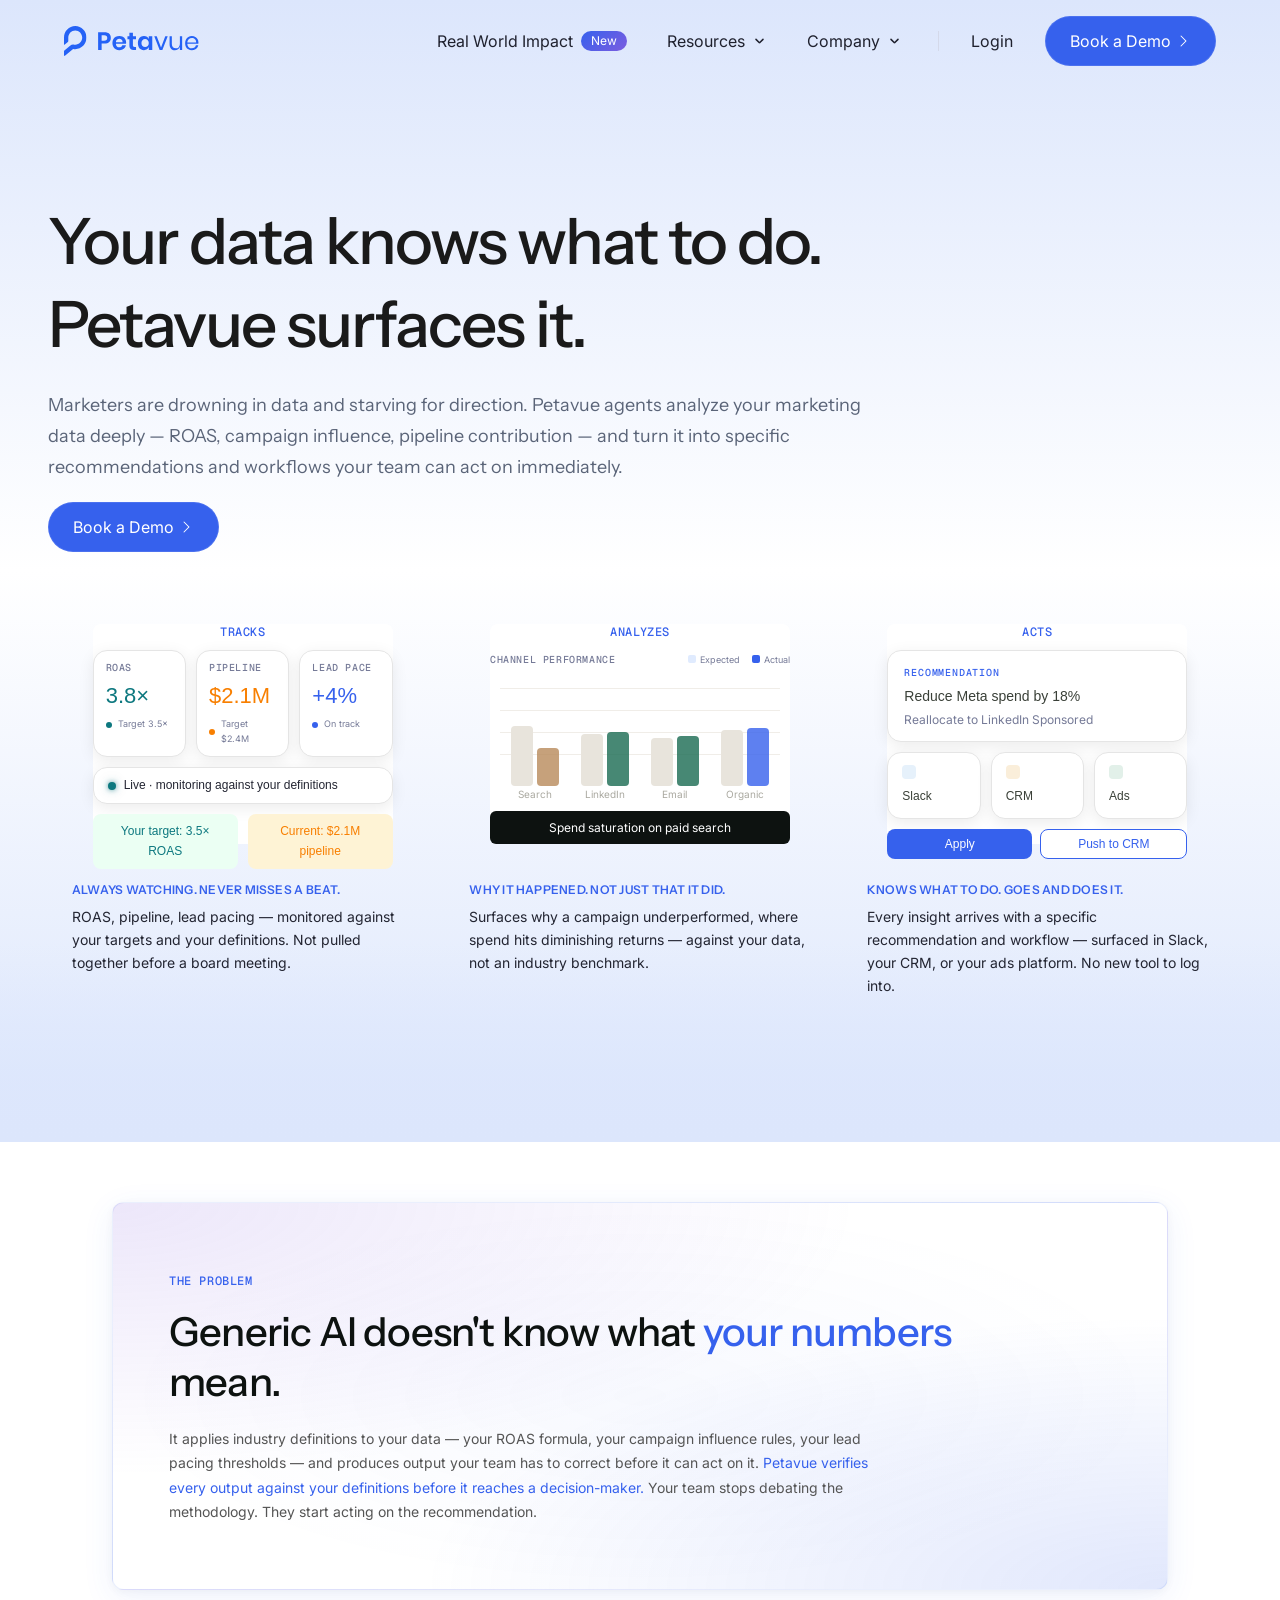
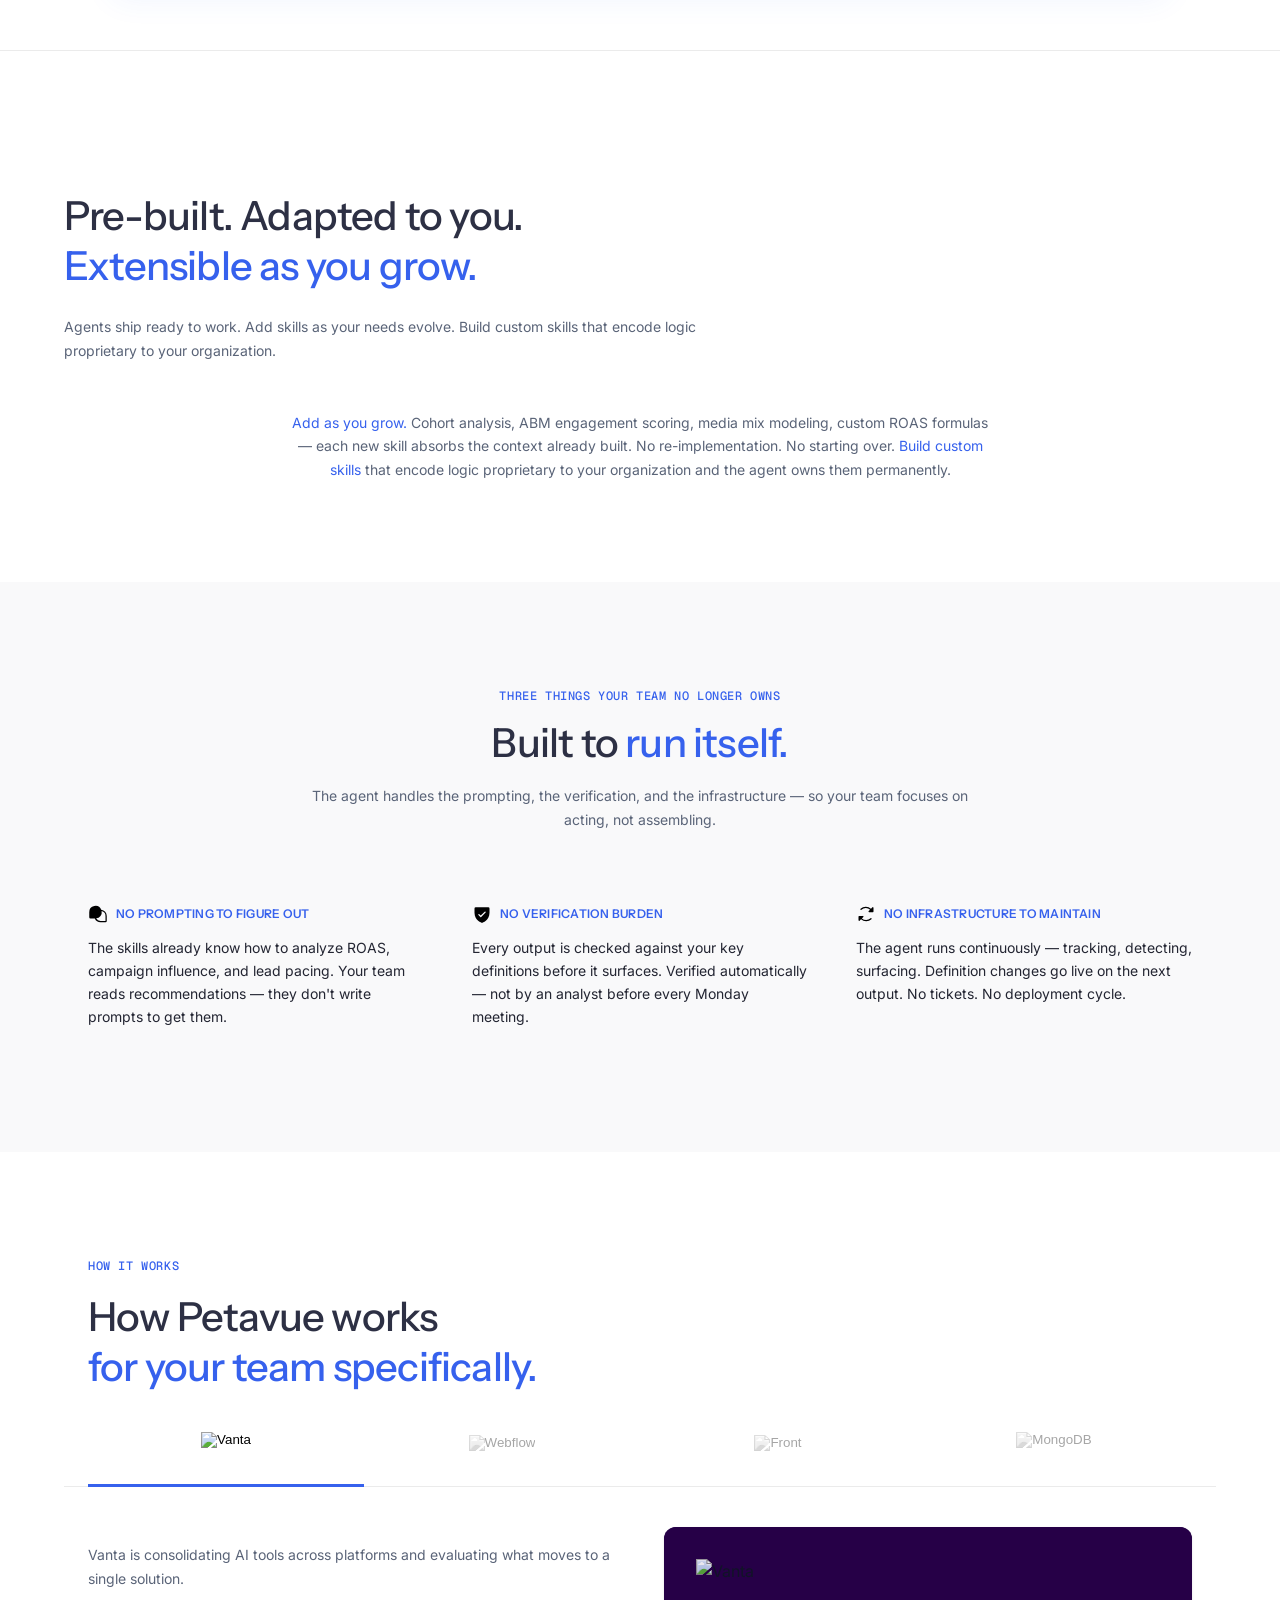
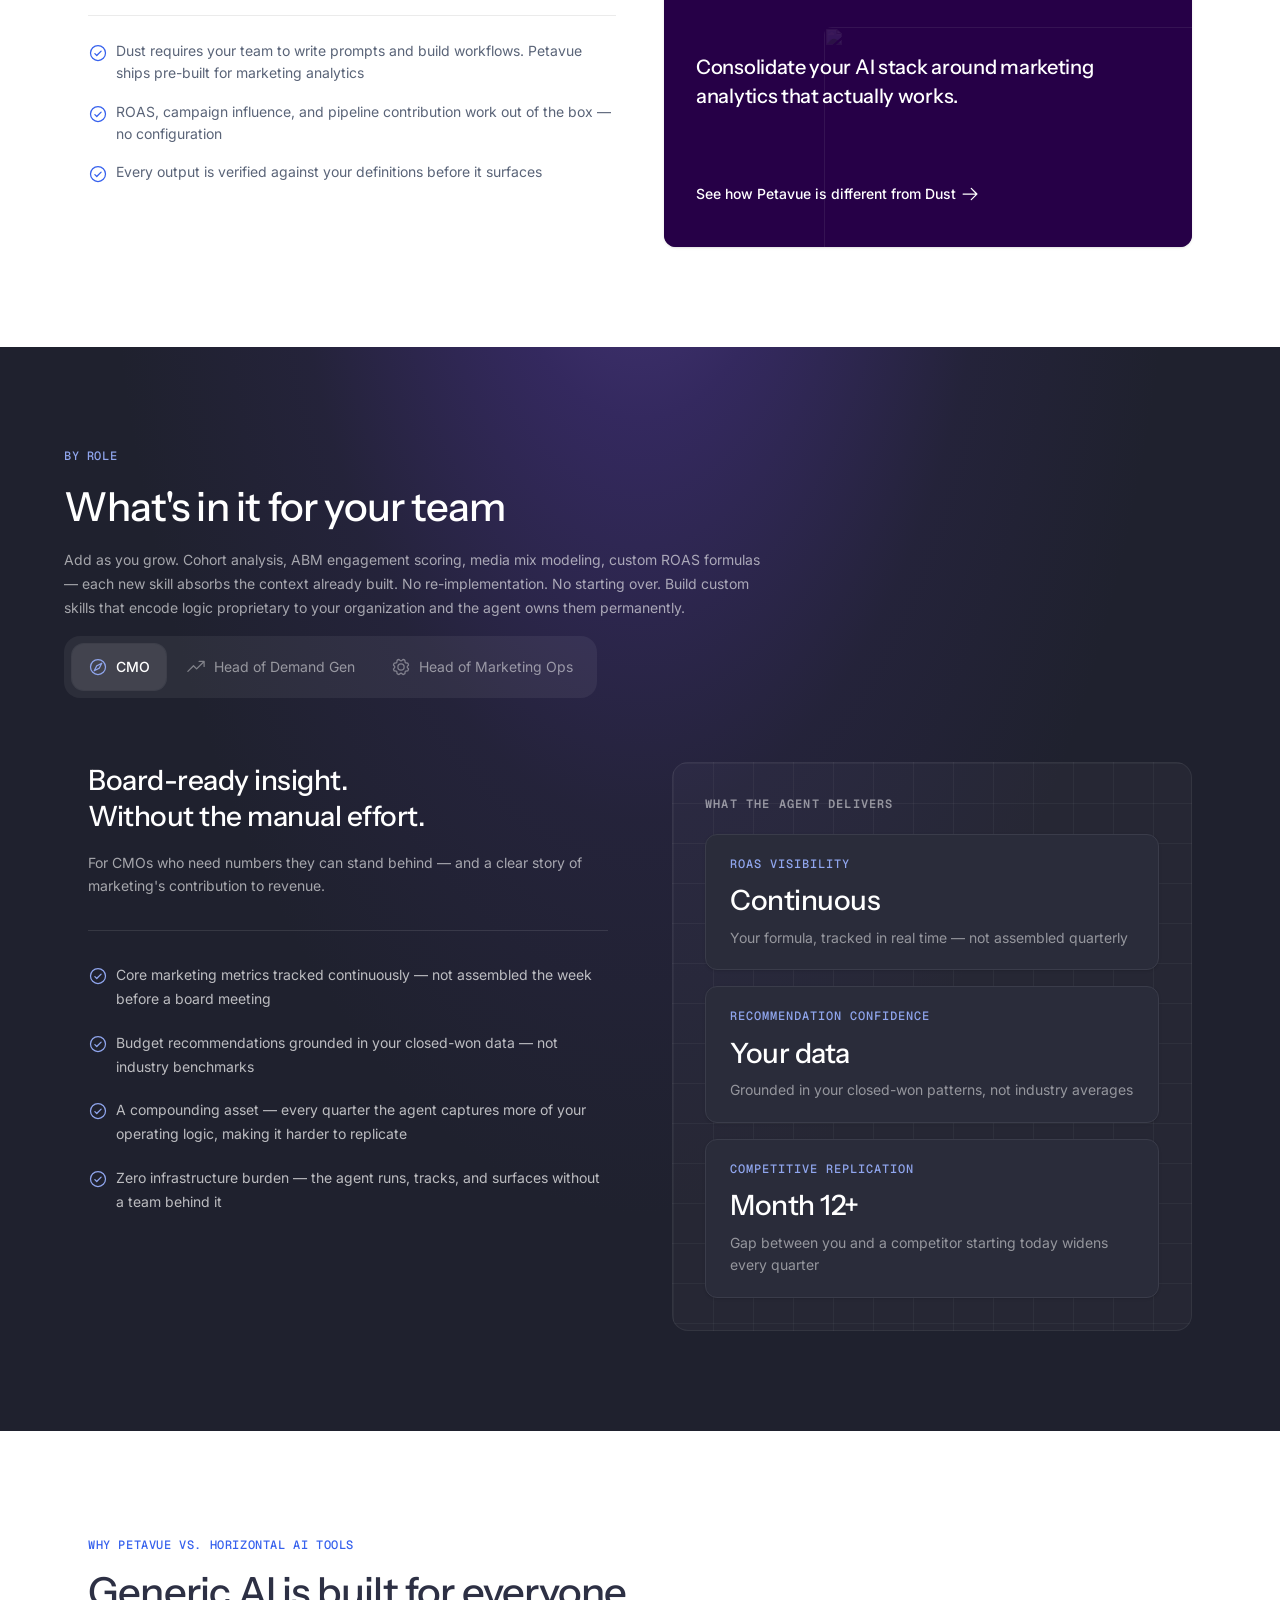
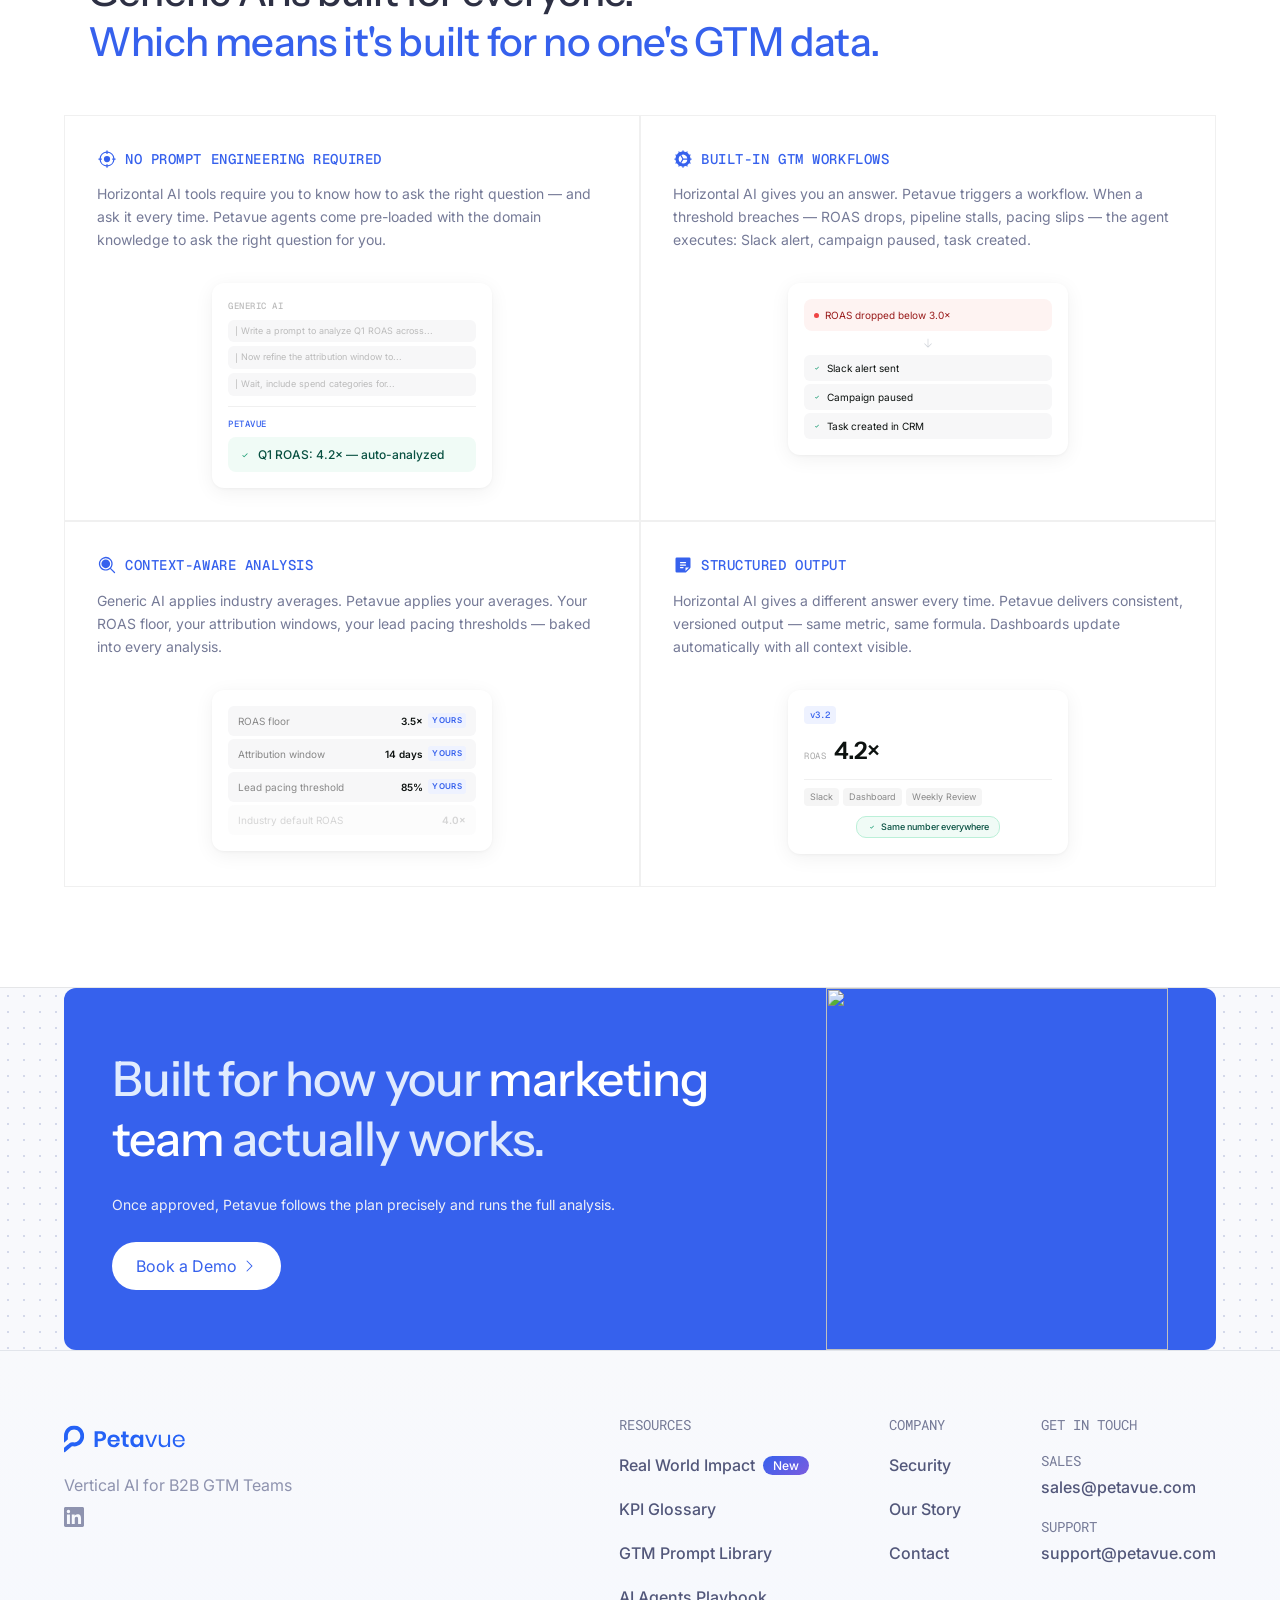
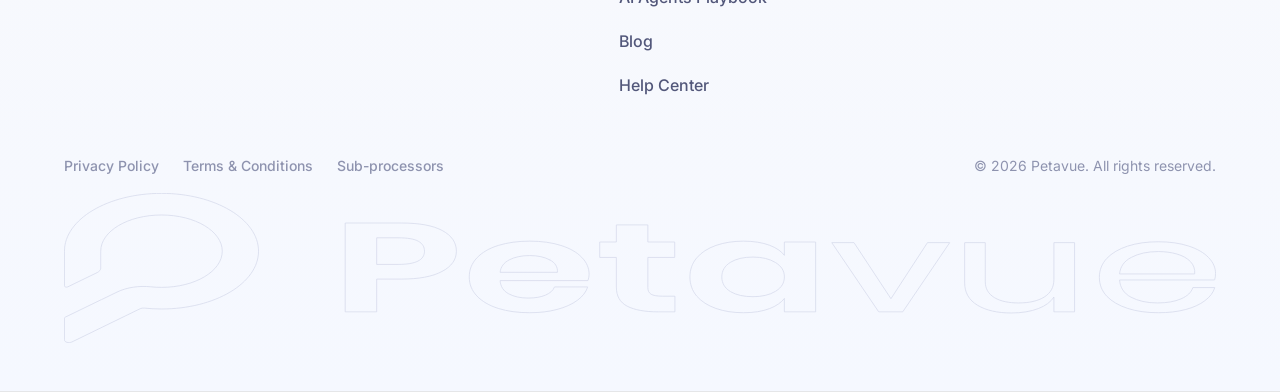
==== homepage-v2.html @ 6460af2c "ui overhaul — button alignment to Webflow specs, capabilities tabs, responsive layout, font normaliz" ====
<!DOCTYPE html>
<html lang="en">
<head>
<meta charset="UTF-8">
<meta name="viewport" content="width=device-width, initial-scale=1.0">
<title>AI Agents for Marketing Teams | Petavue</title>
<meta name="description" content="Petavue agents analyze your marketing data deeply — ROAS, campaign influence, pipeline contribution — and turn it into specific recommendations your team can act on immediately.">
<meta property="og:title" content="AI Agents for Marketing Teams | Petavue">
<meta property="og:description" content="Petavue agents analyze your marketing data deeply — ROAS, campaign influence, pipeline contribution — and turn it into specific recommendations your team can act on immediately.">
<meta property="og:image" content="https://www.petavue.com/assets/og-image.png">
<meta property="og:type" content="website">
<meta property="og:url" content="https://www.petavue.com/marketing">
<meta name="twitter:card" content="summary_large_image">
<meta name="twitter:title" content="AI Agents for Marketing Teams | Petavue">
<meta name="twitter:description" content="Petavue agents analyze your marketing data deeply — ROAS, campaign influence, pipeline contribution — and turn it into specific recommendations your team can act on immediately.">
<meta name="twitter:image" content="https://www.petavue.com/assets/og-image.png">
<link rel="icon" href="assets/favicon.svg" type="image/svg+xml">
<link rel="apple-touch-icon" href="assets/apple-touch-icon.png">
<link rel="stylesheet" href="style/colorography.css">
<link rel="stylesheet" href="style/global.css">
<link rel="stylesheet" href="style/marketing.css">
<link href="https://fonts.googleapis.com/css2?family=DM+Sans:ital,opsz,wght@0,9..40,300;0,9..40,400;0,9..40,500;0,9..40,600;0,9..40,700&family=Inter:opsz,wght@14..32,300;14..32,400;14..32,500;14..32,600;14..32,700&family=Instrument+Sans:wght@400;500;600;700&family=Poppins:wght@400;600&family=Roboto+Mono:wght@400;500&family=Geist+Mono:wght@400;500;600&display=swap" rel="stylesheet">
</head>
<body>

<!-- NAVBAR (loaded by components.js) -->
<div id="navbar-placeholder"></div>

<!-- HERO -->
<section class="mktg-hero" id="how-it-works">
  <div class="mktg-hero-inner">
    <div class="hero-badge"><span class="hero-badge-bar"></span><span>Purpose-built for marketing</span></div>
    <h1>Your data knows what to do. <em>Petavue surfaces it.</em></h1>

    <p class="subtitle">Marketers are drowning in data and starving for direction. Petavue agents analyze your marketing data deeply — ROAS, campaign influence, pipeline contribution — and turn it into specific recommendations and workflows your team can act on immediately.</p>

    <div class="hero-ctas">
      <a href="https://www.petavue.com/book-a-demo" class="btn-primary">Book a Demo <svg xmlns="http://www.w3.org/2000/svg" viewBox="0 0 256 256" fill="currentColor" width="16" height="16"><path d="M181.66,133.66l-80,80a8,8,0,0,1-11.32-11.32L164.69,128,90.34,53.66a8,8,0,0,1,11.32-11.32l80,80A8,8,0,0,1,181.66,133.66Z"/></svg></a>
      </div>
  </div>

  <div class="mktg-ill-cards">

    <!-- Card 1 — Tracks -->
    <div class="mktg-ill-card">
      <div class="mktg-ill-card-visual">
        <div class="mktg-ill-card-inner">
          <span class="ill-section-label">Tracks</span>
          <div class="ill-tiles-row">
            <div class="ill-tile">
              <span class="ill-tile-label">ROAS</span>
              <span class="ill-tile-val" style="color:#0d787f;" data-count-to="3.8" data-suffix="×">0×</span>
              <span class="ill-tile-target"><span class="ill-tile-dot" style="background:#0d787f;"></span> Target 3.5×</span>
            </div>
            <div class="ill-tile">
              <span class="ill-tile-label">PIPELINE</span>
              <span class="ill-tile-val" style="color:#f87f00;" data-count-to="2.1" data-prefix="$" data-suffix="M">$0M</span>
              <span class="ill-tile-target"><span class="ill-tile-dot" style="background:#f87f00;"></span> Target $2.4M</span>
            </div>
            <div class="ill-tile">
              <span class="ill-tile-label">LEAD PACE</span>
              <span class="ill-tile-val" style="color:#3661ed;" data-count-to="4" data-prefix="+" data-suffix="%">0%</span>
              <span class="ill-tile-target"><span class="ill-tile-dot" style="background:#3661ed;"></span> On track</span>
            </div>
          </div>
          <div class="ill-live-bar">
            <span class="ill-live-dot"></span>
            <span class="ill-live-text">Live · monitoring against your definitions</span>
          </div>
          <div class="ill-pills-row">
            <div class="ill-pill ill-pill--green">Your target: 3.5× ROAS</div>
            <div class="ill-pill ill-pill--amber">Current: $2.1M pipeline</div>
          </div>
        </div>
      </div>
      <div class="mktg-ill-card-body">
        <h3 class="mktg-ill-card-title">Always watching. Never misses a beat.</h3>
        <p class="mktg-ill-card-desc">ROAS, pipeline, lead pacing — monitored against your targets and your definitions. Not pulled together before a board meeting.</p>
      </div>
    </div>

    <!-- Card 2 — Analyzes -->
    <div class="mktg-ill-card">
      <div class="mktg-ill-card-visual">
        <div class="mktg-ill-card-inner">
          <span class="ill-section-label">Analyzes</span>
          <div class="ill-chart-header">
            <span class="ill-chart-title">CHANNEL PERFORMANCE</span>
            <div class="ill-legend">
              <span class="ill-legend-item"><span class="ill-legend-swatch" style="background:#E0EBFE;"></span> Expected</span>
              <span class="ill-legend-item"><span class="ill-legend-swatch" style="background:#3661ED;"></span> Actual</span>
            </div>
          </div>
          <div class="ill-bar-chart">
            <div class="gridline" style="top:10px;"></div>
            <div class="gridline" style="top:32px;"></div>
            <div class="gridline" style="top:54px;"></div>
            <div class="gridline" style="top:76px;"></div>
            <div class="ill-bar-group">
              <div class="ill-bar" style="height:60px;background:#e8e4dc;"></div>
              <div class="ill-bar" style="height:38px;background:rgba(184,137,90,0.8);"></div>
              <span class="ill-bar-group-label">Search</span>
            </div>
            <div class="ill-bar-group">
              <div class="ill-bar" style="height:52px;background:#e8e4dc;"></div>
              <div class="ill-bar" style="height:54px;background:rgba(26,107,82,0.8);"></div>
              <span class="ill-bar-group-label">LinkedIn</span>
            </div>
            <div class="ill-bar-group">
              <div class="ill-bar" style="height:48px;background:#e8e4dc;"></div>
              <div class="ill-bar" style="height:50px;background:rgba(26,107,82,0.8);"></div>
              <span class="ill-bar-group-label">Email</span>
            </div>
            <div class="ill-bar-group">
              <div class="ill-bar" style="height:56px;background:#e8e4dc;"></div>
              <div class="ill-bar" style="height:58px;background:rgba(54,97,237,0.8);"></div>
              <span class="ill-bar-group-label">Organic</span>
            </div>
          </div>
          <div class="ill-insight-bar">Spend saturation on paid search</div>
        </div>
      </div>
      <div class="mktg-ill-card-body">
        <h3 class="mktg-ill-card-title">Why it happened. Not just that it did.</h3>
        <p class="mktg-ill-card-desc">Surfaces why a campaign underperformed, where spend hits diminishing returns — against your data, not an industry benchmark.</p>
      </div>
    </div>

    <!-- Card 3 — Acts -->
    <div class="mktg-ill-card">
      <div class="mktg-ill-card-visual">
        <div class="mktg-ill-card-inner">
          <span class="ill-section-label">Acts</span>
          <div class="ill-rec-card">
            <span class="ill-rec-label">RECOMMENDATION</span>
            <span class="ill-rec-action">Reduce Meta spend by 18%</span>
            <span class="ill-rec-meta">Reallocate to LinkedIn Sponsored</span>
          </div>
          <div class="ill-chips-row">
            <div class="ill-chip"><span class="ill-chip-icon" style="background:#e6f1fb;"></span><span class="ill-chip-label">Slack</span></div>
            <div class="ill-chip"><span class="ill-chip-icon" style="background:#faeeda;"></span><span class="ill-chip-label">CRM</span></div>
            <div class="ill-chip"><span class="ill-chip-icon" style="background:#e2f0e9;"></span><span class="ill-chip-label">Ads</span></div>
          </div>
          <div class="ill-btns-row">
            <button class="ill-btn ill-btn--primary">Apply</button>
            <button class="ill-btn ill-btn--outline">Push to CRM</button>
          </div>
        </div>
      </div>
      <div class="mktg-ill-card-body">
        <h3 class="mktg-ill-card-title">Knows what to do. Goes and does it.</h3>
        <p class="mktg-ill-card-desc">Every insight arrives with a specific recommendation and workflow — surfaced in Slack, your CRM, or your ads platform. No new tool to log into.</p>
      </div>
    </div>

  </div>

  <div class="mktg-hero-fade"></div>
</section>

<!-- PROBLEM SECTION -->
<section class="mktg-problem-section" data-reveal-parent>
  <div class="padding-global"><div class="container-large">
    <div class="mktg-problem-inner">
      <div class="section-label reveal-on-scroll" style="text-align: left;">The problem</div>
      <h2 class="section-heading reveal-on-scroll" style="color: #0d1210; text-align: left;">Generic AI doesn't know what <span style="color: var(--color-primary-500);">your numbers</span> mean.</h2>
      <p class="mktg-problem-body reveal-on-scroll">It applies industry definitions to your data — your ROAS formula, your campaign influence rules, your lead pacing thresholds — and produces output your team has to correct before it can act on it. <span style="color: var(--color-primary-500);">Petavue verifies every output against your definitions before it reaches a decision-maker.</span> Your team stops debating the methodology. They start acting on the recommendation.</p>
    </div>
  </div></div>
</section>

<!-- SKILLS SECTION -->
<section class="mktg-skills-section" data-reveal-parent>
  <div class="padding-global"><div class="container-large">
  <div class="section-label reveal-on-scroll">Built-in skills</div>
  <h2 class="section-heading reveal-on-scroll" style="margin-bottom: 24px;">Pre-built. Adapted to you.<br><span style="color: var(--color-primary-500);">Extensible as you grow.</span></h2>
  <p class="section-sub reveal-on-scroll" style="margin-bottom: 48px;">Agents ship ready to work. Add skills as your needs evolve. Build custom skills that encode logic proprietary to your organization.</p>

  <div class="mktg-skills-grid" data-reveal-children>
    <div class="mktg-skill-card">
      <div class="skill-header"><span class="solution-icon"><svg xmlns="http://www.w3.org/2000/svg" width="20" height="20" fill="#3661ed" viewBox="0 0 256 256"><path d="M240,152v24a16,16,0,0,1-16,16H115.93a4,4,0,0,1-3.24-6.35L174.27,101a8.21,8.21,0,0,0-1.37-11.3,8,8,0,0,0-11.37,1.61l-72,99.06A4,4,0,0,1,86.25,192H32a16,16,0,0,1-16-16V153.13c0-1.79,0-3.57.13-5.33a4,4,0,0,1,4-3.8H48a8,8,0,0,0,8-8.53A8.17,8.17,0,0,0,47.73,128H23.92a4,4,0,0,1-3.87-5c12-43.84,49.66-77.13,95.52-82.28a4,4,0,0,1,4.43,4V72a8,8,0,0,0,8.53,8A8.17,8.17,0,0,0,136,71.73V44.67a4,4,0,0,1,4.43-4A112.18,112.18,0,0,1,236.23,123a4,4,0,0,1-3.88,5H208.27a8.17,8.17,0,0,0-8.25,7.47,8,8,0,0,0,8,8.53h27.92a4,4,0,0,1,4,3.86C240,149.23,240,150.61,240,152Z"></path></svg></span><h3>ROAS Analysis</h3></div>
      <p>Your formula, your attribution window, your spend categories — not a textbook calculation.</p>
    </div>
    <div class="mktg-skill-card">
      <div class="skill-header"><span class="solution-icon"><svg xmlns="http://www.w3.org/2000/svg" width="20" height="20" fill="#3661ed" viewBox="0 0 256 256"><path d="M208,112a32.05,32.05,0,0,0-30.69,23l-42.21-6a8,8,0,0,1-4.95-2.71L94.43,84.55A32,32,0,1,0,72,87v82a32,32,0,1,0,16,0V101.63l30,35a24,24,0,0,0,14.83,8.14l44,6.28A32,32,0,1,0,208,112ZM96,200a16,16,0,1,1-16-16A16,16,0,0,1,96,200Zm112-40a16,16,0,1,1,16-16A16,16,0,0,1,208,160Z"></path></svg></span><h3>Campaign Influence</h3></div>
      <p>Separates what moved a deal from what was just in the vicinity — per your definitions.</p>
    </div>
    <div class="mktg-skill-card">
      <div class="skill-header"><span class="solution-icon"><svg xmlns="http://www.w3.org/2000/svg" width="20" height="20" fill="#3661ed" viewBox="0 0 256 256"><path d="M245.66,85.66l-32,32a8,8,0,0,1-11.32-11.32L220.69,88H208c-38.67,0-46.59,19-56.62,43.08C141.05,155.88,129.33,184,80,184H79a32,32,0,1,1,0-16h1c38.67,0,46.59-19,56.62-43.08C147,100.12,158.67,72,208,72h12.69L202.34,53.66a8,8,0,0,1,11.32-11.32l32,32A8,8,0,0,1,245.66,85.66Z"></path></svg></span><h3>Channel Attribution</h3></div>
      <p>Enforces your credit rules on every deal — including zero-credit policies for low-intent touches.</p>
    </div>
    <div class="mktg-skill-card">
      <div class="skill-header"><span class="solution-icon"><svg xmlns="http://www.w3.org/2000/svg" width="20" height="20" fill="#3661ed" viewBox="0 0 256 256"><path d="M240,102c0,70-103.79,126.66-108.21,129a8,8,0,0,1-7.58,0c-3.35-1.8-63.55-34.69-92.68-80.89A4,4,0,0,1,34.92,144H72a8,8,0,0,0,6.66-3.56l9.34-14,25.34,38a8,8,0,0,0,9.16,3.16,8.23,8.23,0,0,0,4.28-3.34L140.28,144H160a8,8,0,0,0,8-8.53,8.18,8.18,0,0,0-8.25-7.47H136a8,8,0,0,0-6.66,3.56l-9.34,14-25.34-38a8,8,0,0,0-9.17-3.16,8.25,8.25,0,0,0-4.27,3.34L67.72,128H23.53a4,4,0,0,1-3.83-2.81A76.93,76.93,0,0,1,16,102,62.07,62.07,0,0,1,78,40c20.65,0,38.73,8.88,50,23.89C139.27,48.88,157.35,40,178,40A62.07,62.07,0,0,1,240,102Z"></path></svg></span><h3>Lead Pacing</h3></div>
      <p>Early warning by segment before a shortfall becomes a pipeline miss.</p>
    </div>
    <div class="mktg-skill-card">
      <div class="skill-header"><span class="solution-icon"><svg xmlns="http://www.w3.org/2000/svg" width="20" height="20" fill="#3661ed" viewBox="0 0 256 256"><path d="M232,112v32a8,8,0,0,1-8,8H56v16h88a8,8,0,0,1,8,8v24a8,8,0,0,1-8,8H56v8a8,8,0,0,1-16,0V40a8,8,0,0,1,16,0v8H176a8,8,0,0,1,8,8V80a8,8,0,0,1-8,8H56v16H224A8,8,0,0,1,232,112Z"></path></svg></span><h3>Pipeline Contribution</h3></div>
      <p>Marketing's actual impact on revenue — tracked continuously, not assembled quarterly.</p>
    </div>
    <div class="mktg-skill-card">
      <div class="skill-header"><span class="solution-icon"><svg xmlns="http://www.w3.org/2000/svg" width="20" height="20" fill="#3661ed" viewBox="0 0 256 256"><path d="M64.12,147.8a4,4,0,0,1-4,4.2H16a8,8,0,0,1-7.8-6.17,8.35,8.35,0,0,1,1.62-6.93A67.79,67.79,0,0,1,37,117.51a40,40,0,1,1,66.46-35.8,3.94,3.94,0,0,1-2.27,4.18A64.08,64.08,0,0,0,64,144C64,145.28,64,146.54,64.12,147.8Zm182-8.91A67.76,67.76,0,0,0,219,117.51a40,40,0,1,0-66.46-35.8,3.94,3.94,0,0,0,2.27,4.18A64.08,64.08,0,0,1,192,144c0,1.28,0,2.54-.12,3.8a4,4,0,0,0,4,4.2H240a8,8,0,0,0,7.8-6.17A8.33,8.33,0,0,0,246.17,138.89Zm-89,43.18a48,48,0,1,0-58.37,0A72.13,72.13,0,0,0,65.07,212,8,8,0,0,0,72,224H184a8,8,0,0,0,6.93-12A72.15,72.15,0,0,0,157.19,182.07Z"></path></svg></span><h3>Cohort Analysis</h3></div>
      <p>Behavioral patterns across campaigns, segments, and time — surfaced without prompting.</p>
    </div>
  </div>

  <div class="mktg-skills-note reveal-on-scroll">
    <p><span style="color: var(--color-primary-500);">Add as you grow.</span> Cohort analysis, ABM engagement scoring, media mix modeling, custom ROAS formulas — each new skill absorbs the context already built. No re-implementation. No starting over. <span style="color: var(--color-primary-500);">Build custom skills</span> that encode logic proprietary to your organization and the agent owns them permanently.</p>
  </div>
  </div></div>
</section>

<!-- RUNS ITSELF SECTION -->
<section class="mktg-runs-section" data-reveal-parent>
  <div class="padding-global"><div class="container-large">
  <div class="mktg-runs-top">
    <div class="section-label reveal-on-scroll">Three things your team no longer owns</div>
    <h2 class="section-heading reveal-on-scroll">Built to <span style="color: var(--color-primary-500);">run itself.</span></h2>
    <p class="mktg-runs-sub reveal-on-scroll">The agent handles the prompting, the verification, and the infrastructure — so your team focuses on acting, not assembling.</p>
  </div>
  <div class="mktg-runs-cards">
    <!-- Card 1: No prompting -->
    <div class="mktg-runs-card reveal-on-scroll">
      <div class="runs-card-scene">
        <div class="rc-scene-inner rc-scene-chat">
          <div class="rc-reply-bubble">
            <div class="rc-reply-label">Petavue Agent</div>
            Q1 ROAS is <strong>4.2×</strong> against a 3.5× target. LinkedIn Paid underperforming at 1.8× — recommend reallocating $12K to Organic Search.
          </div>
          <div class="rc-pill-wrap"><div class="rc-verified-pill"><svg width="11" height="11" viewBox="0 0 11 11" fill="none"><path d="M1.5 5.5l2.5 3L9.5 2.5" stroke="#085041" stroke-width="1.4" stroke-linecap="round" stroke-linejoin="round"/></svg>Verified · 3 checks passed</div></div>
          <div class="rc-bubble">What is our ROAS for Q1, and which campaigns are underperforming?</div>
          <div class="rc-search-bar">
            <div class="rc-search-icon"><svg width="12" height="12" viewBox="0 0 256 256" fill="none"><circle cx="116" cy="116" r="84" stroke="#ADB2CE" stroke-width="20"/><path d="M175.4 175.4L224 224" stroke="#ADB2CE" stroke-width="20" stroke-linecap="round"/></svg></div>
            <span class="rc-search-text">Ask anything about your data</span>
          </div>
        </div>
      </div>
      <div class="runs-card-header">
        <svg xmlns="http://www.w3.org/2000/svg" width="20" height="20" fill="#000000" viewBox="0 0 256 256"><path d="M169.57,72.59A80,80,0,0,0,16,104v64a16,16,0,0,0,16,16H86.67A80.15,80.15,0,0,0,160,232h64a16,16,0,0,0,16-16V152A80,80,0,0,0,169.57,72.59ZM224,216H160a64.14,64.14,0,0,1-55.68-32.43A79.93,79.93,0,0,0,174.7,89.71,64,64,0,0,1,224,152Z"></path></svg>
        <h3>No prompting to figure out</h3>
      </div>
      <p>The skills already know how to analyze ROAS, campaign influence, and lead pacing. Your team reads recommendations — they don't write prompts to get them.</p>
    </div>

    <!-- Card 2: No verification burden -->
    <div class="mktg-runs-card reveal-on-scroll">
      <div class="runs-card-scene">
        <div class="rc-scene-inner rc-scene-checklist">
          <div class="rc-checklist-card">
            <div class="rc-cl-rows">
              <div class="rc-cl-row rc-cl-done"><div class="rc-check-circle"><svg width="11" height="11" viewBox="0 0 11 11" fill="none"><path d="M2 5.5l2.5 2.8L9 3" stroke="#5DCAA5" stroke-width="1.5" stroke-linecap="round" stroke-linejoin="round"/></svg></div><span class="rc-cl-text rc-cl-struck">ROAS formula</span><span class="rc-cl-status">verified</span></div>
              <div class="rc-cl-row rc-cl-done"><div class="rc-check-circle"><svg width="11" height="11" viewBox="0 0 11 11" fill="none"><path d="M2 5.5l2.5 2.8L9 3" stroke="#5DCAA5" stroke-width="1.5" stroke-linecap="round" stroke-linejoin="round"/></svg></div><span class="rc-cl-text rc-cl-struck">Attribution rules</span><span class="rc-cl-status">verified</span></div>
              <div class="rc-cl-row rc-cl-pending"><div class="rc-check-circle rc-check-empty"></div><span class="rc-cl-text">Qualification criteria</span><span class="rc-cl-status rc-cl-status-pending">checking…</span></div>
              <div class="rc-cl-row rc-cl-pending"><div class="rc-check-circle rc-check-empty"></div><span class="rc-cl-text">Data freshness</span><span class="rc-cl-status rc-cl-status-pending">pending</span></div>
            </div>
          </div>
        </div>
      </div>
      <div class="runs-card-header">
        <svg xmlns="http://www.w3.org/2000/svg" width="20" height="20" fill="#000000" viewBox="0 0 256 256"><path d="M208,40H48A16,16,0,0,0,32,56v56c0,52.72,25.52,84.67,46.93,102.19,23.06,18.86,46,25.26,47,25.53a8,8,0,0,0,4.2,0c1-.27,23.91-6.67,47-25.53C198.48,196.67,224,164.72,224,112V56A16,16,0,0,0,208,40Zm-34.32,69.66-56,56a8,8,0,0,1-11.32,0l-24-24a8,8,0,0,1,11.32-11.32L112,148.69l50.34-50.35a8,8,0,0,1,11.32,11.32Z"></path></svg>
        <h3>No verification burden</h3>
      </div>
      <p>Every output is checked against your key definitions before it surfaces. Verified automatically — not by an analyst before every Monday meeting.</p>
    </div>

    <!-- Card 3: No infrastructure -->
    <div class="mktg-runs-card reveal-on-scroll">
      <div class="runs-card-scene">
        <div class="rc-scene-inner rc-scene-flow">
          <div class="rc-flow-vertical">
            <div class="rc-flow-node rc-flow-node--bordered">
              <div class="rc-flow-node-header">
                <svg width="12" height="12" viewBox="0 0 256 256" fill="#0d1210"><path d="M128,24C74.17,24,32,48.6,32,80v96c0,31.4,42.17,56,96,56s96-24.6,96-56V80C224,48.6,181.83,24,128,24Zm80,104c0,9.62-7.88,19.43-21.61,26.92C170.93,163.35,150.19,168,128,168s-42.93-4.65-58.39-13.08C55.88,147.43,48,137.62,48,128V111.36c17.06,15,46.23,24.64,80,24.64s62.94-9.68,80-24.64Zm-21.61,74.92C170.93,211.35,150.19,216,128,216s-42.93-4.65-58.39-13.08C55.88,195.43,48,185.62,48,176V159.36c17.06,15,46.23,24.64,80,24.64s62.94-9.68,80-24.64V176C208,185.62,200.12,195.43,186.39,202.92Z"></path></svg>
                <span class="rc-flow-label">DATA</span>
              </div>
              <div class="rc-flow-detail"><span class="rc-dot rc-dot-blue"></span>Warehouse synced</div>
            </div>
            <div class="rc-flow-vline"></div>
            <div class="rc-flow-node rc-flow-node--bordered">
              <div class="rc-flow-node-header">
                <svg width="12" height="12" viewBox="0 0 256 256"><defs><linearGradient id="agentGrad" x1="0%" y1="0%" x2="100%" y2="100%"><stop offset="0%" stop-color="#3661ed"/><stop offset="100%" stop-color="#825CDC"/></linearGradient></defs><path fill="url(#agentGrad)" d="M208,144a15.78,15.78,0,0,1-10.42,14.94L146,178l-19,51.62a15.92,15.92,0,0,1-29.88,0L78,178l-51.62-19a15.92,15.92,0,0,1,0-29.88L78,110l19-51.62a15.92,15.92,0,0,1,29.88,0L146,110l51.62,19A15.78,15.78,0,0,1,208,144ZM152,48h16V64a8,8,0,0,0,16,0V48h16a8,8,0,0,0,0-16H184V16a8,8,0,0,0-16,0V32H152a8,8,0,0,0,0,16Zm88,32h-8V72a8,8,0,0,0-16,0v8h-8a8,8,0,0,0,0,16h8v8a8,8,0,0,0,16,0V96h8a8,8,0,0,0,0-16Z"></path></svg>
                <span class="rc-flow-label">AGENT</span>
              </div>
              <div class="rc-flow-detail"><span class="rc-dot rc-dot-green"></span>Processing</div>
            </div>
            <div class="rc-flow-vline"></div>
            <div class="rc-flow-node rc-flow-node--bordered">
              <div class="rc-flow-node-header">
                <svg width="12" height="12" viewBox="0 0 256 256" fill="#0d1210"><path d="M128,24A104,104,0,1,0,232,128,104.11,104.11,0,0,0,128,24Zm45.66,85.66-56,56a8,8,0,0,1-11.32,0l-24-24a8,8,0,0,1,11.32-11.32L112,148.69l50.34-50.35a8,8,0,0,1,11.32,11.32Z"></path></svg>
                <span class="rc-flow-label">OUTPUT</span>
              </div>
              <div class="rc-flow-detail"><span class="rc-dot rc-dot-purple"></span>ROAS: 4.2×</div>
            </div>
          </div>
          <div class="rc-status-pill"><div class="rc-pulse"></div>Running · last updated just now</div>
        </div>
      </div>
      <div class="runs-card-header">
        <svg xmlns="http://www.w3.org/2000/svg" width="20" height="20" fill="#000000" viewBox="0 0 256 256"><path d="M224,48V96a8,8,0,0,1-8,8H168a8,8,0,0,1-5.66-13.66L180.65,72a79.48,79.48,0,0,0-54.72-22.09h-.45A79.52,79.52,0,0,0,69.59,72.71,8,8,0,0,1,58.41,61.27,96,96,0,0,1,192,60.7l18.36-18.36A8,8,0,0,1,224,48ZM186.41,183.29A80,80,0,0,1,75.35,184l18.31-18.31A8,8,0,0,0,88,152H40a8,8,0,0,0-8,8v48a8,8,0,0,0,13.66,5.66L64,195.3a95.42,95.42,0,0,0,66,26.76h.53a95.36,95.36,0,0,0,67.07-27.33,8,8,0,0,0-11.18-11.44Z"></path></svg>
        <h3>No infrastructure to maintain</h3>
      </div>
      <p>The agent runs continuously — tracking, detecting, surfacing. Definition changes go live on the next output. No tickets. No deployment cycle.</p>
    </div>
  </div>
  </div></div>
</section>

<!-- HOW PETAVUE WORKS — lead showcase -->
<section class="mktg-leads-section" data-reveal-parent>
  <div class="padding-global"><div class="container-large">

    <div class="section-label reveal-on-scroll" style="text-align:left;">How it works</div>
    <h2 class="section-heading reveal-on-scroll" style="text-align:left;">How Petavue works<br><span style="color:var(--color-primary-500);">for your team specifically.</span></h2>

    <!-- Tabs — logos row -->
    <div class="mktg-leads-tabs reveal-on-scroll">
      <button class="mktg-leads-tab is-active" data-lead="vanta">
        <img src="assets/marketing/Vanta.svg" alt="Vanta" class="mktg-leads-tab-logo mktg-leads-tab-logo--lg">
      </button>
      <button class="mktg-leads-tab" data-lead="webflow">
        <img src="assets/marketing/Webflow.svg" alt="Webflow" class="mktg-leads-tab-logo">
      </button>
      <button class="mktg-leads-tab" data-lead="front">
        <img src="assets/marketing/Front.svg" alt="Front" class="mktg-leads-tab-logo">
      </button>
      <button class="mktg-leads-tab" data-lead="mongodb">
        <img src="assets/marketing/MongoDB.svg" alt="MongoDB" class="mktg-leads-tab-logo mktg-leads-tab-logo--lg">
      </button>
    </div>

    <!-- Card container -->
    <div class="mktg-leads-box">

      <!-- Vanta -->
      <div class="mktg-leads-panel is-active" data-lead-panel="vanta">
        <div class="mktg-leads-panel-left">
          <blockquote class="mktg-leads-card-quote">Vanta is consolidating AI tools across platforms and evaluating what moves to a single solution.</blockquote>
          <ul class="mktg-leads-card-points">
            <li>Dust requires your team to write prompts and build workflows. Petavue ships pre-built for marketing analytics</li>
            <li>ROAS, campaign influence, and pipeline contribution work out of the box — no configuration</li>
            <li>Every output is verified against your definitions before it surfaces</li>
          </ul>
        </div>
        <div class="mktg-leads-card mktg-leads-card--hero" data-lead-card="vanta">
          <img src="assets/marketing/vanta-product-ui.png" alt="" class="mktg-leads-card-bg" aria-hidden="true">
          <div class="mktg-leads-card-overlay" style="background: #260048;"></div>
          <img src="assets/marketing/Vanta-light.svg" alt="Vanta" class="mktg-leads-card-logo mktg-leads-card-logo--lg">
          <p class="mktg-leads-card-title">Consolidate your AI stack around marketing analytics that actually works.</p>
          <a href="https://www.petavue.com/book-a-demo" class="mktg-leads-card-btn">See how Petavue is different from Dust <svg xmlns="http://www.w3.org/2000/svg" width="20" height="20" fill="#ffffff" viewBox="0 0 256 256"><path d="M221.66,133.66l-72,72a8,8,0,0,1-11.32-11.32L196.69,136H40a8,8,0,0,1,0-16H196.69L138.34,61.66a8,8,0,0,1,11.32-11.32l72,72A8,8,0,0,1,221.66,133.66Z"></path></svg></a>
        </div>
      </div>

      <!-- Webflow -->
      <div class="mktg-leads-panel" data-lead-panel="webflow">
        <div class="mktg-leads-panel-left">
          <blockquote class="mktg-leads-card-quote">Analytics sits within RevOps. Dave is a direct customer of it and feels the lag every week.</blockquote>
          <ul class="mktg-leads-card-points">
            <li>Tableau surfaces data but produces no recommendation — an analyst still has to interpret before it reaches your team</li>
            <li>Petavue runs continuously and delivers recommendations into Slack or CRM — removing the lag entirely</li>
            <li>Outputs checked against your definitions automatically — no Sunday night verification</li>
          </ul>
        </div>
        <div class="mktg-leads-card" data-lead-card="webflow">
          <img src="assets/marketing/Webflow-light.svg" alt="Webflow" class="mktg-leads-card-logo">
          <p class="mktg-leads-card-title">Replace the Tableau lag with recommendations your team can act on the same day.</p>
          <a href="https://www.petavue.com/book-a-demo" class="mktg-leads-card-btn">See how it works with your analytics team <svg xmlns="http://www.w3.org/2000/svg" width="20" height="20" fill="#ffffff" viewBox="0 0 256 256"><path d="M221.66,133.66l-72,72a8,8,0,0,1-11.32-11.32L196.69,136H40a8,8,0,0,1,0-16H196.69L138.34,61.66a8,8,0,0,1,11.32-11.32l72,72A8,8,0,0,1,221.66,133.66Z"></path></svg></a>
        </div>
      </div>

      <!-- Front -->
      <div class="mktg-leads-panel" data-lead-panel="front">
        <div class="mktg-leads-panel-left">
          <blockquote class="mktg-leads-card-quote">Dan just hired a new RevOps lead and is actively thinking about the data problem — doesn't think it's solved yet.</blockquote>
          <ul class="mktg-leads-card-points">
            <li>New RevOps leaders get verified pipeline contribution, ROAS, and campaign influence from day one</li>
            <li>Marketing and RevOps aligned on the same numbers, definitions, and attribution rules</li>
            <li>Recommendations surface directly in Slack and CRM — with the workflow to execute attached</li>
          </ul>
        </div>
        <div class="mktg-leads-card" data-lead-card="front">
          <img src="assets/marketing/Front-light.svg" alt="Front" class="mktg-leads-card-logo">
          <p class="mktg-leads-card-title">Give your new RevOps lead a single source of truth for marketing data from day one.</p>
          <a href="https://www.petavue.com/book-a-demo" class="mktg-leads-card-btn">See how it works for your RevOps team <svg xmlns="http://www.w3.org/2000/svg" width="20" height="20" fill="#ffffff" viewBox="0 0 256 256"><path d="M221.66,133.66l-72,72a8,8,0,0,1-11.32-11.32L196.69,136H40a8,8,0,0,1,0-16H196.69L138.34,61.66a8,8,0,0,1,11.32-11.32l72,72A8,8,0,0,1,221.66,133.66Z"></path></svg></a>
        </div>
      </div>

      <!-- MongoDB -->
      <div class="mktg-leads-panel" data-lead-panel="mongodb">
        <div class="mktg-leads-panel-left">
          <blockquote class="mktg-leads-card-quote">Deepa's team uses Tableau and Sigma but still needs analyst time to verify outputs before they reach a decision-maker.</blockquote>
          <ul class="mktg-leads-card-points">
            <li>Verification built into every output — your formulas and rules checked before the number surfaces</li>
            <li>Production-grade from day one — no prototype, no integration risk</li>
            <li>Definition changes go live on the next output — no tickets, no deployment cycle</li>
          </ul>
        </div>
        <div class="mktg-leads-card" data-lead-card="mongodb">
          <img src="assets/marketing/MongoDB-light.svg" alt="MongoDB" class="mktg-leads-card-logo mktg-leads-card-logo--lg">
          <p class="mktg-leads-card-title">Remove the analyst verification step so your team acts on numbers they already trust.</p>
          <a href="https://www.petavue.com/book-a-demo" class="mktg-leads-card-btn">Talk to us before connecting your analytics team <svg xmlns="http://www.w3.org/2000/svg" width="20" height="20" fill="#ffffff" viewBox="0 0 256 256"><path d="M221.66,133.66l-72,72a8,8,0,0,1-11.32-11.32L196.69,136H40a8,8,0,0,1,0-16H196.69L138.34,61.66a8,8,0,0,1,11.32-11.32l72,72A8,8,0,0,1,221.66,133.66Z"></path></svg></a>
        </div>
      </div>

    </div>

  </div></div>
</section>

<!-- BY ROLE SECTION -->
<section class="mktg-role-section" data-reveal-parent>
  <div class="padding-global"><div class="container-large">

    <div class="mktg-role-header">
      <div class="section-label reveal-on-scroll">By role</div>
      <h2 class="section-heading reveal-on-scroll">What's in it for your team</h2>
      <p class="mktg-role-header-desc reveal-on-scroll">Add as you grow. Cohort analysis, ABM engagement scoring, media mix modeling, custom ROAS formulas — each new skill absorbs the context already built. No re-implementation. No starting over. Build custom skills that encode logic proprietary to your organization and the agent owns them permanently.</p>
      <div class="mktg-role-tabs">
        <button class="mktg-role-tab is-active" data-role="cmo">
          <span class="mktg-role-tab-icon"><svg xmlns="http://www.w3.org/2000/svg" width="20" height="20" fill="currentColor" viewBox="0 0 256 256"><path d="M128,24A104,104,0,1,0,232,128,104.11,104.11,0,0,0,128,24Zm0,192a88,88,0,1,1,88-88A88.1,88.1,0,0,1,128,216ZM172.42,72.84l-64,32a8.05,8.05,0,0,0-3.58,3.58l-32,64A8,8,0,0,0,80,184a8.1,8.1,0,0,0,3.58-.84l64-32a8.05,8.05,0,0,0,3.58-3.58l32-64a8,8,0,0,0-10.74-10.74ZM138,138,97.89,158.11,118,118l40.15-20.07Z"></path></svg></span>
          <span class="mktg-role-tab-label">CMO</span>
        </button>
        <button class="mktg-role-tab" data-role="demandgen">
          <span class="mktg-role-tab-icon"><svg xmlns="http://www.w3.org/2000/svg" width="20" height="20" fill="currentColor" viewBox="0 0 256 256"><path d="M240,56v64a8,8,0,0,1-16,0V75.31l-82.34,82.35a8,8,0,0,1-11.32,0L96,123.31,29.66,189.66a8,8,0,0,1-11.32-11.32l72-72a8,8,0,0,1,11.32,0L136,140.69,212.69,64H168a8,8,0,0,1,0-16h64A8,8,0,0,1,240,56Z"></path></svg></span>
          <span class="mktg-role-tab-label">Head of Demand Gen</span>
        </button>
        <button class="mktg-role-tab" data-role="mktgops">
          <span class="mktg-role-tab-icon"><svg xmlns="http://www.w3.org/2000/svg" width="20" height="20" fill="currentColor" viewBox="0 0 256 256"><path d="M128,80a48,48,0,1,0,48,48A48.05,48.05,0,0,0,128,80Zm0,80a32,32,0,1,1,32-32A32,32,0,0,1,128,160Zm88-29.84q.06-2.16,0-4.32l14.92-18.64a8,8,0,0,0,1.48-7.06,107.21,107.21,0,0,0-10.88-26.25,8,8,0,0,0-6-3.93l-23.72-2.64q-1.48-1.56-3-3L186,40.54a8,8,0,0,0-3.94-6,107.71,107.71,0,0,0-26.25-10.87,8,8,0,0,0-7.06,1.49L130.16,40Q128,40,125.84,40L107.2,25.11a8,8,0,0,0-7.06-1.48A107.6,107.6,0,0,0,73.89,34.51a8,8,0,0,0-3.93,6L67.32,64.27q-1.56,1.49-3,3L40.54,70a8,8,0,0,0-6,3.94,107.71,107.71,0,0,0-10.87,26.25,8,8,0,0,0,1.49,7.06L40,125.84Q40,128,40,130.16L25.11,148.8a8,8,0,0,0-1.48,7.06,107.21,107.21,0,0,0,10.88,26.25,8,8,0,0,0,6,3.93l23.72,2.64q1.49,1.56,3,3L70,215.46a8,8,0,0,0,3.94,6,107.71,107.71,0,0,0,26.25,10.87,8,8,0,0,0,7.06-1.49L125.84,216q2.16.06,4.32,0l18.64,14.92a8,8,0,0,0,7.06,1.48,107.21,107.21,0,0,0,26.25-10.88,8,8,0,0,0,3.93-6l2.64-23.72q1.56-1.48,3-3L215.46,186a8,8,0,0,0,6-3.94,107.71,107.71,0,0,0,10.87-26.25,8,8,0,0,0-1.49-7.06Zm-16.1-6.5a73.93,73.93,0,0,1,0,8.68,8,8,0,0,0,1.74,5.48l14.19,17.73a91.57,91.57,0,0,1-6.23,15L187,173.11a8,8,0,0,0-5.1,2.64,74.11,74.11,0,0,1-6.14,6.14,8,8,0,0,0-2.64,5.1l-2.51,22.58a91.32,91.32,0,0,1-15,6.23l-17.74-14.19a8,8,0,0,0-5-1.75h-.48a73.93,73.93,0,0,1-8.68,0,8,8,0,0,0-5.48,1.74L100.45,215.8a91.57,91.57,0,0,1-15-6.23L82.89,187a8,8,0,0,0-2.64-5.1,74.11,74.11,0,0,1-6.14-6.14,8,8,0,0,0-5.1-2.64L46.43,170.6a91.32,91.32,0,0,1-6.23-15l14.19-17.74a8,8,0,0,0,1.74-5.48,73.93,73.93,0,0,1,0-8.68,8,8,0,0,0-1.74-5.48L40.2,100.45a91.57,91.57,0,0,1,6.23-15L69,82.89a8,8,0,0,0,5.1-2.64,74.11,74.11,0,0,1,6.14-6.14A8,8,0,0,0,82.89,69L85.4,46.43a91.32,91.32,0,0,1,15-6.23l17.74,14.19a8,8,0,0,0,5.48,1.74,73.93,73.93,0,0,1,8.68,0,8,8,0,0,0,5.48-1.74L155.55,40.2a91.57,91.57,0,0,1,15,6.23L173.11,69a8,8,0,0,0,2.64,5.1,74.11,74.11,0,0,1,6.14,6.14,8,8,0,0,0,5.1,2.64l22.58,2.51a91.32,91.32,0,0,1,6.23,15l-14.19,17.74A8,8,0,0,0,199.87,123.66Z"></path></svg></span>
          <span class="mktg-role-tab-label">Head of Marketing Ops</span>
        </button>
      </div>
    </div>

    <!-- CMO -->
    <div class="mktg-role-panel is-active" data-role-panel="cmo">
      <div class="mktg-role-left">
        <h3 class="mktg-role-title">Board-ready insight.<br>Without the manual effort.</h3>
        <p class="mktg-role-desc">For CMOs who need numbers they can stand behind — and a clear story of marketing's contribution to revenue.</p>
        <ul class="mktg-role-points">
          <li>Core marketing metrics tracked continuously — not assembled the week before a board meeting</li>
          <li>Budget recommendations grounded in your closed-won data — not industry benchmarks</li>
          <li>A compounding asset — every quarter the agent captures more of your operating logic, making it harder to replicate</li>
          <li>Zero infrastructure burden — the agent runs, tracks, and surfaces without a team behind it</li>
        </ul>
      </div>
      <div class="mktg-role-right">
        <div class="mktg-role-card-label">What the agent delivers</div>
        <div class="mktg-role-card">
          <div class="mktg-role-card-tag">ROAS visibility</div>
          <div class="mktg-role-card-value">Continuous</div>
          <p>Your formula, tracked in real time — not assembled quarterly</p>
        </div>
        <div class="mktg-role-card">
          <div class="mktg-role-card-tag">Recommendation confidence</div>
          <div class="mktg-role-card-value">Your data</div>
          <p>Grounded in your closed-won patterns, not industry averages</p>
        </div>
        <div class="mktg-role-card">
          <div class="mktg-role-card-tag">Competitive replication</div>
          <div class="mktg-role-card-value">Month 12+</div>
          <p>Gap between you and a competitor starting today widens every quarter</p>
        </div>
      </div>
    </div>

    <!-- Head of Demand Gen -->
    <div class="mktg-role-panel" data-role-panel="demandgen">
      <div class="mktg-role-left">
        <h3 class="mktg-role-title">Know which campaigns<br>are moving pipeline.</h3>
        <p class="mktg-role-desc">For demand gen leaders who need early signals — not lagging indicators they explain after the quarter closes.</p>
        <ul class="mktg-role-points">
          <li>Campaign influence tracked continuously — detects underperformance early enough to act on it</li>
          <li>Lead pacing monitored by segment with early warning before a shortfall becomes a miss</li>
          <li>Channel attribution enforced against your definitions — LinkedIn Sponsored vs. Sales Navigator, correctly separated every time</li>
          <li>Workflow recommendations attached to every insight — diagnosed reason, reallocation, and execution steps</li>
        </ul>
      </div>
      <div class="mktg-role-right">
        <div class="mktg-role-card-label">What the agent surfaces</div>
        <div class="mktg-role-card">
          <div class="mktg-role-card-tag">Campaign signal</div>
          <div class="mktg-role-card-value">Early</div>
          <p>Underperformance detected against your baseline before quarter-end</p>
        </div>
        <div class="mktg-role-card">
          <div class="mktg-role-card-tag">Lead pacing</div>
          <div class="mktg-role-card-value">By segment</div>
          <p>Warning before it hits the pipeline report — not after</p>
        </div>
        <div class="mktg-role-card">
          <div class="mktg-role-card-tag">From insight to action</div>
          <div class="mktg-role-card-value">One step</div>
          <p>Recommendation + workflow attached — no manual translation required</p>
        </div>
      </div>
    </div>

    <!-- Head of Marketing Ops -->
    <div class="mktg-role-panel" data-role-panel="mktgops">
      <div class="mktg-role-left">
        <h3 class="mktg-role-title">Definitions enforced.<br>Infrastructure maintained.</h3>
        <p class="mktg-role-desc">For marketing ops leaders who spend more time fixing reports than building the systems that produce them.</p>
        <ul class="mktg-role-points">
          <li>Key definitions — qualified opportunity, campaign influenced, SDR sourced — enforced automatically on every output</li>
          <li>Context updates through the decisioning loop — no engineering tickets, no deployment cycle, no lag</li>
          <li>Custom skills for proprietary logic — your blended ROAS formula, your ABM scoring model — built once, inherited by every skill added after</li>
          <li>Agent runs continuously — no ops team required to keep the lights on</li>
        </ul>
      </div>
      <div class="mktg-role-right">
        <div class="mktg-role-card-label">What ops no longer owns</div>
        <div class="mktg-role-card">
          <div class="mktg-role-card-tag">Verification burden</div>
          <div class="mktg-role-card-value">Eliminated</div>
          <p>Every output checked against your definitions automatically</p>
        </div>
        <div class="mktg-role-card">
          <div class="mktg-role-card-tag">Definition updates</div>
          <div class="mktg-role-card-value">Minutes</div>
          <p>Communicated through decisioning loop — active on next output</p>
        </div>
        <div class="mktg-role-card">
          <div class="mktg-role-card-tag">Infrastructure maintenance</div>
          <div class="mktg-role-card-value">Zero</div>
          <p>Agent runs, tracks, and surfaces — without your team behind it</p>
        </div>
      </div>
    </div>

  </div></div>
</section>

<!-- WHY PETAVUE SECTION -->
<section class="mktg-why-section" data-reveal-parent>
  <div class="padding-global"><div class="container-large">
    <div class="section-label reveal-on-scroll">Why Petavue vs. horizontal AI tools</div>
    <h2 class="section-heading reveal-on-scroll" style="text-align:left;">Generic AI is built for everyone.<br><span style="color: var(--color-primary-500);">Which means it's built for no one's GTM data.</span></h2>

    <div class="mktg-why-grid">
      <!-- Card 1: No prompt engineering -->
      <div class="mktg-why-card reveal-on-scroll">
        <div class="mktg-why-card-top">
          <div class="mktg-why-card-label"><svg xmlns="http://www.w3.org/2000/svg" width="20" height="20" fill="#3661ed" viewBox="0 0 256 256"><path d="M232,120h-8.34A96.14,96.14,0,0,0,136,32.34V24a8,8,0,0,0-16,0v8.34A96.14,96.14,0,0,0,32.34,120H24a8,8,0,0,0,0,16h8.34A96.14,96.14,0,0,0,120,223.66V232a8,8,0,0,0,16,0v-8.34A96.14,96.14,0,0,0,223.66,136H232a8,8,0,0,0,0-16Zm-32,16h7.6A80.15,80.15,0,0,1,136,207.6V200a8,8,0,0,0-16,0v7.6A80.15,80.15,0,0,1,48.4,136H56a8,8,0,0,0,0-16H48.4A80.15,80.15,0,0,1,120,48.4V56a8,8,0,0,0,16,0V48.4A80.15,80.15,0,0,1,207.6,120H200a8,8,0,0,0,0,16Zm-32-8a40,40,0,1,1-40-40A40,40,0,0,1,168,128Z"></path></svg><span>No prompt engineering required</span></div>
          <p class="mktg-why-card-desc">Horizontal AI tools require you to know how to ask the right question — and ask it every time. Petavue agents come pre-loaded with the domain knowledge to ask the right question for you.</p>
        </div>
        <div class="mktg-why-card-visual">
          <div class="why-ill why-ill-prompt">
            <div class="why-ill-col">
              <div class="why-ill-label why-ill-label--muted">Generic AI</div>
              <div class="why-ill-typing"><span class="why-ill-cursor"></span><span class="why-ill-placeholder">Write a prompt to analyze Q1 ROAS across...</span></div>
              <div class="why-ill-typing"><span class="why-ill-cursor"></span><span class="why-ill-placeholder">Now refine the attribution window to...</span></div>
              <div class="why-ill-typing"><span class="why-ill-cursor"></span><span class="why-ill-placeholder">Wait, include spend categories for...</span></div>
            </div>
            <div class="why-ill-divider"></div>
            <div class="why-ill-col">
              <div class="why-ill-label why-ill-label--primary">Petavue</div>
              <div class="why-ill-result"><svg width="14" height="14" viewBox="0 0 256 256" fill="#1D9E75"><path d="M173.66,98.34a8,8,0,0,1,0,11.32l-56,56a8,8,0,0,1-11.32,0l-24-24a8,8,0,0,1,11.32-11.32L112,148.69l50.34-50.35A8,8,0,0,1,173.66,98.34Z"></path></svg><span>Q1 ROAS: 4.2× — auto-analyzed</span></div>
            </div>
          </div>
        </div>
        <p class="mktg-why-card-insight">Petavue knows what to look for in your GTM data — before you ask.</p>
      </div>

      <!-- Card 2: Built-in GTM workflows -->
      <div class="mktg-why-card reveal-on-scroll">
        <div class="mktg-why-card-top">
          <div class="mktg-why-card-label"><svg xmlns="http://www.w3.org/2000/svg" width="20" height="20" fill="#3661ed" viewBox="0 0 256 256"><path d="M232,120h-8.34a95.07,95.07,0,0,0-8.82-32.9l7.23-4.17a8,8,0,0,0-8-13.86l-7.25,4.19a97,97,0,0,0-24.08-24.08l4.19-7.25a8,8,0,0,0-13.86-8l-4.17,7.23A95.07,95.07,0,0,0,136,32.34V24a8,8,0,0,0-16,0v8.34a95.07,95.07,0,0,0-32.9,8.82l-4.17-7.23a8,8,0,0,0-13.86,8l4.19,7.25A97,97,0,0,0,49.18,73.26l-7.25-4.19a8,8,0,0,0-8,13.86l7.23,4.17A95.07,95.07,0,0,0,32.34,120H24a8,8,0,0,0,0,16h8.34a95.07,95.07,0,0,0,8.82,32.9l-7.23,4.17a8,8,0,0,0,4,14.93,7.92,7.92,0,0,0,4-1.07l7.25-4.19a97,97,0,0,0,24.08,24.08l-4.19,7.25a8,8,0,0,0,13.86,8l4.17-7.23a95.07,95.07,0,0,0,32.9,8.82V232a8,8,0,0,0,16,0v-8.34a95.07,95.07,0,0,0,32.9-8.82l4.17,7.23a8,8,0,0,0,13.86-8l-4.19-7.25a97,97,0,0,0,24.08-24.08l7.25,4.19A8,8,0,0,0,225,184a8,8,0,0,0-2.92-10.93l-7.23-4.17a95.07,95.07,0,0,0,8.82-32.9H232a8,8,0,0,0,0-16ZM72,128A55.91,55.91,0,0,1,93.38,84l25.38,44L93.38,172A55.91,55.91,0,0,1,72,128Zm56,56a55.67,55.67,0,0,1-20.78-4l25.4-44h50.8A56.09,56.09,0,0,1,128,184Zm4.62-64-25.4-44a56,56,0,0,1,76.2,44Z"></path></svg><span>Built-in GTM workflows</span></div>
          <p class="mktg-why-card-desc">Horizontal AI gives you an answer. Petavue triggers a workflow. When a threshold breaches — ROAS drops, pipeline stalls, pacing slips — the agent executes: Slack alert, campaign paused, task created.</p>
        </div>
        <div class="mktg-why-card-visual">
          <div class="why-ill why-ill-workflow">
            <div class="why-ill-trigger"><div class="why-ill-trigger-dot why-ill-dot-red"></div><span>ROAS dropped below 3.0×</span></div>
            <div class="why-ill-arrow"><svg width="12" height="12" viewBox="0 0 256 256" fill="#d1d5db"><path d="M205.66,149.66l-72,72a8,8,0,0,1-11.32,0l-72-72a8,8,0,0,1,11.32-11.32L120,196.69V40a8,8,0,0,1,16,0V196.69l58.34-58.35a8,8,0,0,1,11.32,11.32Z"></path></svg></div>
            <div class="why-ill-actions">
              <div class="why-ill-action"><svg width="10" height="10" viewBox="0 0 256 256" fill="#1D9E75"><path d="M173.66,98.34a8,8,0,0,1,0,11.32l-56,56a8,8,0,0,1-11.32,0l-24-24a8,8,0,0,1,11.32-11.32L112,148.69l50.34-50.35A8,8,0,0,1,173.66,98.34Z"></path></svg> Slack alert sent</div>
              <div class="why-ill-action"><svg width="10" height="10" viewBox="0 0 256 256" fill="#1D9E75"><path d="M173.66,98.34a8,8,0,0,1,0,11.32l-56,56a8,8,0,0,1-11.32,0l-24-24a8,8,0,0,1,11.32-11.32L112,148.69l50.34-50.35A8,8,0,0,1,173.66,98.34Z"></path></svg> Campaign paused</div>
              <div class="why-ill-action"><svg width="10" height="10" viewBox="0 0 256 256" fill="#1D9E75"><path d="M173.66,98.34a8,8,0,0,1,0,11.32l-56,56a8,8,0,0,1-11.32,0l-24-24a8,8,0,0,1,11.32-11.32L112,148.69l50.34-50.35A8,8,0,0,1,173.66,98.34Z"></path></svg> Task created in CRM</div>
            </div>
          </div>
        </div>
        <p class="mktg-why-card-insight">From insight to action — without a human in the loop.</p>
      </div>

      <!-- Card 3: Context-aware analysis -->
      <div class="mktg-why-card reveal-on-scroll">
        <div class="mktg-why-card-top">
          <div class="mktg-why-card-label"><svg xmlns="http://www.w3.org/2000/svg" width="20" height="20" fill="#3661ed" viewBox="0 0 256 256"><path d="M168,112a56,56,0,1,1-56-56A56,56,0,0,1,168,112Zm61.66,117.66a8,8,0,0,1-11.32,0l-50.06-50.07a88,88,0,1,1,11.32-11.31l50.06,50.06A8,8,0,0,1,229.66,229.66ZM112,184a72,72,0,1,0-72-72A72.08,72.08,0,0,0,112,184Z"></path></svg><span>Context-aware analysis</span></div>
          <p class="mktg-why-card-desc">Generic AI applies industry averages. Petavue applies your averages. Your ROAS floor, your attribution windows, your lead pacing thresholds — baked into every analysis.</p>
        </div>
        <div class="mktg-why-card-visual">
          <div class="why-ill why-ill-context">
            <div class="why-ill-def-row"><span class="why-ill-def-key">ROAS floor</span><span class="why-ill-def-val why-ill-def-yours">3.5× <span class="why-ill-tag">yours</span></span></div>
            <div class="why-ill-def-row"><span class="why-ill-def-key">Attribution window</span><span class="why-ill-def-val why-ill-def-yours">14 days <span class="why-ill-tag">yours</span></span></div>
            <div class="why-ill-def-row"><span class="why-ill-def-key">Lead pacing threshold</span><span class="why-ill-def-val why-ill-def-yours">85% <span class="why-ill-tag">yours</span></span></div>
            <div class="why-ill-def-row why-ill-def-row--muted"><span class="why-ill-def-key">Industry default ROAS</span><span class="why-ill-def-val">4.0×</span></div>
          </div>
        </div>
        <p class="mktg-why-card-insight">Every analysis runs against your definitions — not industry defaults.</p>
      </div>

      <!-- Card 4: Structured output -->
      <div class="mktg-why-card reveal-on-scroll">
        <div class="mktg-why-card-top">
          <div class="mktg-why-card-label"><svg xmlns="http://www.w3.org/2000/svg" width="20" height="20" fill="#3661ed" viewBox="0 0 256 256"><path d="M208,32H48A16,16,0,0,0,32,48V208a16,16,0,0,0,16,16H156.69A15.92,15.92,0,0,0,168,219.31L219.31,168A15.92,15.92,0,0,0,224,156.69V48A16,16,0,0,0,208,32ZM96,88h64a8,8,0,0,1,0,16H96a8,8,0,0,1,0-16Zm32,80H96a8,8,0,0,1,0-16h32a8,8,0,0,1,0,16ZM96,136a8,8,0,0,1,0-16h64a8,8,0,0,1,0,16Zm64,68.69V160h44.7Z"></path></svg><span>Structured output</span></div>
          <p class="mktg-why-card-desc">Horizontal AI gives a different answer every time. Petavue delivers consistent, versioned output — same metric, same formula. Dashboards update automatically with all context visible.</p>
        </div>
        <div class="mktg-why-card-visual">
          <div class="why-ill why-ill-output">
            <div class="why-ill-version">
              <div class="why-ill-version-badge">v3.2</div>
              <div class="why-ill-version-body"><div class="why-ill-version-metric">ROAS</div><div class="why-ill-version-val">4.2×</div></div>
              <div class="why-ill-version-footer"><span class="why-ill-version-src">Slack</span><span class="why-ill-version-src">Dashboard</span><span class="why-ill-version-src">Weekly Review</span></div>
            </div>
            <div class="why-ill-match-pill"><svg width="10" height="10" viewBox="0 0 256 256" fill="#1D9E75"><path d="M173.66,98.34a8,8,0,0,1,0,11.32l-56,56a8,8,0,0,1-11.32,0l-24-24a8,8,0,0,1,11.32-11.32L112,148.69l50.34-50.35A8,8,0,0,1,173.66,98.34Z"></path></svg> Same number everywhere</div>
          </div>
        </div>
        <p class="mktg-why-card-insight">The number in Slack is the number you defend in your weekly review.</p>
      </div>
    </div>

  </div></div>
</section>

<!-- CTA SECTION -->
<section class="mktg-cta-section">
  <div class="padding-global"><div class="container-large">
  <div class="mktg-cta-inner">
    <div class="mktg-cta-content">
      <h2 class="mktg-cta-heading">Built for how your <span>marketing team</span> actually works.</h2>
      <p class="mktg-cta-sub">Once approved, Petavue follows the plan precisely and runs the full analysis.</p>
      <a href="https://www.petavue.com/book-a-demo" class="btn-demo mktg-cta-btn">
        <span>Book a Demo</span>
        <svg xmlns="http://www.w3.org/2000/svg" viewBox="0 0 256 256" fill="currentColor" width="16" height="16"><path d="M181.66,133.66l-80,80a8,8,0,0,1-11.32-11.32L164.69,128,90.34,53.66a8,8,0,0,1,11.32-11.32l80,80A8,8,0,0,1,181.66,133.66Z"/></svg>
      </a>
    </div>
    <div class="mktg-cta-graphic">
      <img src="assets/marketing/cta-graphic.svg" alt="" aria-hidden="true">
    </div>
  </div>
  </div></div>
</section>

<!-- FOOTER (loaded by components.js) -->
<div id="footer-placeholder"></div>

<script src="js/components.js"></script>
<script src="js/main.js"></script>
<script>
(function () {
  var cards = document.querySelectorAll('.mktg-card[data-card]');
  cards.forEach(function (card) {
    card.addEventListener('mouseenter', function () {
      cards.forEach(function (c) { c.classList.remove('is-focused'); });
      card.classList.add('is-focused');
    });
  });
})();

// Skill card spotlight effect — track mouse position
document.querySelectorAll('.mktg-skill-card').forEach(function (card) {
  card.addEventListener('mousemove', function (e) {
    var rect = card.getBoundingClientRect();
    card.style.setProperty('--mouse-x', (e.clientX - rect.left) + 'px');
    card.style.setProperty('--mouse-y', (e.clientY - rect.top) + 'px');
  });
});

// Role tabs switching with sliding pill + word-by-word title animation
(function () {
  var strip = document.querySelector('.mktg-role-tabs');
  var tabs = document.querySelectorAll('.mktg-role-tab');
  var panels = document.querySelectorAll('.mktg-role-panel');
  if (!strip || !tabs.length) return;

  // Store original title HTML for each panel
  var titleOriginals = {};
  panels.forEach(function (p) {
    var title = p.querySelector('.mktg-role-title');
    if (title) titleOriginals[p.getAttribute('data-role-panel')] = title.innerHTML;
  });

  function splitWords(title, role) {
    var html = titleOriginals[role];
    if (!html) return;
    // Split on word boundaries but preserve <br> tags
    var parts = html.split(/(<br\s*\/?>)/gi);
    var wordIndex = 0;
    var result = parts.map(function (part) {
      if (part.match(/^<br\s*\/?>$/i)) return part;
      // Split text into words
      return part.split(/(\s+)/).map(function (word) {
        if (!word.trim()) return word;
        var delay = wordIndex * 0.04;
        wordIndex++;
        return '<span class="word"><span class="word-inner" style="animation-delay:' + delay.toFixed(2) + 's">' + word + '</span></span>';
      }).join('');
    }).join('');
    title.innerHTML = result;
  }

  function movePill(tab) {
    var rect = tab.getBoundingClientRect();
    var stripRect = strip.getBoundingClientRect();
    strip.style.setProperty('--active-x', (rect.left - stripRect.left) + 'px');
    strip.style.setProperty('--active-width', rect.width + 'px');
  }

  function activate(tab) {
    var role = tab.getAttribute('data-role');
    tabs.forEach(function (t) { t.classList.remove('is-active'); });
    panels.forEach(function (p) { p.classList.remove('is-active'); });
    tab.classList.add('is-active');
    var panel = document.querySelector('[data-role-panel="' + role + '"]');
    panel.classList.add('is-active');
    movePill(tab);
    // Animate title words
    var title = panel.querySelector('.mktg-role-title');
    if (title) splitWords(title, role);
  }

  tabs.forEach(function (tab) {
    tab.addEventListener('click', function () { activate(tab); });
  });

  // Init pill position + first title animation
  var initial = document.querySelector('.mktg-role-tab.is-active');
  if (initial) {
    movePill(initial);
    var firstRole = initial.getAttribute('data-role');
    var firstPanel = document.querySelector('[data-role-panel="' + firstRole + '"]');
    var firstTitle = firstPanel ? firstPanel.querySelector('.mktg-role-title') : null;
    if (firstTitle) splitWords(firstTitle, firstRole);
  }
  window.addEventListener('resize', function () {
    var active = document.querySelector('.mktg-role-tab.is-active');
    if (active) movePill(active);
  });
})();

// Leads section — click-only tab switching
(function () {
  var tabs = document.querySelectorAll('.mktg-leads-tab');
  var cards = document.querySelectorAll('.mktg-leads-card');
  if (!tabs.length) return;

  var panels = document.querySelectorAll('.mktg-leads-panel');
  tabs.forEach(function (tab) {
    tab.addEventListener('click', function () {
      var lead = tab.getAttribute('data-lead');
      tabs.forEach(function (t) { t.classList.remove('is-active'); });
      panels.forEach(function (p) { p.classList.remove('is-active'); });
      tab.classList.add('is-active');
      var panel = document.querySelector('[data-lead-panel="' + lead + '"]');
      if (panel) panel.classList.add('is-active');
    });
  });
})();


// Tile number count-up animation on scroll
(function () {
  var els = document.querySelectorAll('[data-count-to]');
  if (!els.length) return;
  function animateCount(el) {
    var target = parseFloat(el.getAttribute('data-count-to'));
    var prefix = el.getAttribute('data-prefix') || '';
    var suffix = el.getAttribute('data-suffix') || '';
    var decimals = (target % 1 !== 0) ? 1 : 0;
    var duration = 800;
    var start = performance.now();
    function tick(now) {
      var t = Math.min((now - start) / duration, 1);
      t = 1 - Math.pow(1 - t, 3); // ease-out cubic
      var val = (target * t).toFixed(decimals);
      el.textContent = prefix + val + suffix;
      if (t < 1) requestAnimationFrame(tick);
    }
    requestAnimationFrame(tick);
  }
  if (!('IntersectionObserver' in window)) {
    els.forEach(animateCount);
    return;
  }
  var observer = new IntersectionObserver(function (entries) {
    entries.forEach(function (entry) {
      if (entry.isIntersecting) {
        animateCount(entry.target);
        observer.unobserve(entry.target);
      }
    });
  }, { threshold: 0.5 });
  els.forEach(function (el) { observer.observe(el); });
})();

// Illustration cards slide-up on scroll
(function () {
  var grid = document.querySelector('.mktg-ill-cards');
  if (!grid) return;
  if (!('IntersectionObserver' in window)) { grid.classList.add('in-view'); return; }
  var observer = new IntersectionObserver(function (entries) {
    entries.forEach(function (entry) {
      if (entry.isIntersecting) {
        entry.target.classList.add('in-view');
        observer.unobserve(entry.target);
      }
    });
  }, { rootMargin: '0px 0px -35% 0px', threshold: 0 });
  observer.observe(grid);
})();

// Bar chart grow-in animation on scroll
(function () {
  var chart = document.querySelector('.ill-bar-chart');
  if (!chart || !('IntersectionObserver' in window)) {
    if (chart) chart.classList.add('in-view');
    return;
  }
  var observer = new IntersectionObserver(function (entries) {
    entries.forEach(function (entry) {
      if (entry.isIntersecting) {
        entry.target.classList.add('in-view');
        observer.unobserve(entry.target);
      }
    });
  }, { threshold: 0.3 });
  observer.observe(chart);
})();

// Interactive checklist rows — toggles check/uncheck for all rows
(function () {
  var checkSvg = '<svg width="11" height="11" viewBox="0 0 11 11" fill="none"><path d="M2 5.5l2.5 2.8L9 3" stroke="#5DCAA5" stroke-width="1.5" stroke-linecap="round" stroke-linejoin="round"/></svg>';
  document.querySelectorAll('.rc-cl-row').forEach(function (row) {
    row.addEventListener('click', function () {
      var circle = row.querySelector('.rc-check-circle');
      var textEl = row.querySelector('.rc-cl-text');
      var status = row.querySelector('.rc-cl-status');
      var isDone = row.classList.contains('rc-cl-done');
      if (isDone) {
        // Uncheck
        circle.innerHTML = '';
        circle.classList.add('rc-check-empty');
        if (textEl) textEl.classList.remove('rc-cl-struck');
        if (status) { status.textContent = 'pending'; status.classList.add('rc-cl-status-pending'); }
        row.classList.remove('rc-cl-done');
        row.classList.add('rc-cl-pending');
        row.fills = [];
      } else {
        // Check
        circle.innerHTML = checkSvg;
        circle.classList.remove('rc-check-empty');
        if (textEl) textEl.classList.add('rc-cl-struck');
        if (status) { status.textContent = 'verified'; status.classList.remove('rc-cl-status-pending'); }
        row.classList.remove('rc-cl-pending');
        row.classList.add('rc-cl-done');
      }
    });
  });
})();

// Skills grid inner-element reveal
(function () {
  var grid = document.querySelector('.mktg-skills-grid');
  if (!grid) return;
  if (!('IntersectionObserver' in window)) { grid.classList.add('in-view'); return; }
  var observer = new IntersectionObserver(function (entries) {
    entries.forEach(function (entry) {
      if (entry.isIntersecting) {
        entry.target.classList.add('in-view');
        observer.unobserve(entry.target);
      }
    });
  }, { rootMargin: '0px 0px -15% 0px', threshold: 0 });
  observer.observe(grid);
})();

// Scroll reveal animations
(function () {
  var els = document.querySelectorAll('.reveal-on-scroll');
  if (!els.length) return;
  if (!('IntersectionObserver' in window)) {
    els.forEach(function (el) { el.classList.add('is-visible'); });
    return;
  }
  var observer = new IntersectionObserver(function (entries) {
    entries.forEach(function (entry) {
      if (entry.isIntersecting) {
        entry.target.classList.add('is-visible');
        observer.unobserve(entry.target);
      }
    });
  }, { rootMargin: '0px 0px -15% 0px', threshold: 0 });
  els.forEach(function (el) { observer.observe(el); });
})();
</script>
</body>
</html>
---- style/colorography.css ----
/* ==========================================================================
   Petavue Colorography System
   Extracted from Figma Design System (node 6:429)
   ========================================================================== */

:root {

  /* --------------------------------------------------------------------------
     Primary (Blue)
     -------------------------------------------------------------------------- */
  --color-primary-50: #F5F8FF;
  --color-primary-100: #E0EBFE;
  --color-primary-300: #90A6EE;
  --color-primary-500: #3661ED;
  --color-primary-800: #052DAB;
  --color-primary: var(--color-primary-500);

  /* --------------------------------------------------------------------------
     Accent (Purple)
     -------------------------------------------------------------------------- */
  --color-accent-50: #E0E3FA;
  --color-accent-100: #C0BAF3;
  --color-accent-300: #A88BB9;
  --color-accent-500: #B25CDE;
  --color-accent-700: #6438C1;

  /* --------------------------------------------------------------------------
     Neutral (Grey)
     -------------------------------------------------------------------------- */
  --color-neutral-50: #F8F9FC;
  --color-neutral-100: #EEF0F7;
  --color-neutral-200: #D4D9EA;
  --color-neutral-300: #ADB2CE;
  --color-neutral-400: #8E93AF;
  --color-neutral-500: #757A97;
  --color-neutral-600: #52577A;
  --color-neutral-700: #3A3E57;
  --color-neutral-800: #2D3044;
  --color-neutral-900: #232532;

  /* --------------------------------------------------------------------------
     Success (Green)
     -------------------------------------------------------------------------- */
  --color-success-light: #B6EAC7;
  --color-success: #08BD50;

  /* --------------------------------------------------------------------------
     Warning (Yellow)
     -------------------------------------------------------------------------- */
  --color-warning-light: #FEE8B0;
  --color-warning: #FBBF24;

  /* --------------------------------------------------------------------------
     Error (Red)
     -------------------------------------------------------------------------- */
  --color-error-light: #FDB9B9;
  --color-error: #F93D3D;

  /* --------------------------------------------------------------------------
     Shades
     -------------------------------------------------------------------------- */
  --color-white: #FFFFFF;
  --color-black: #000000;

  /* --------------------------------------------------------------------------
     Background
     -------------------------------------------------------------------------- */
  --color-background: #F5F8FF;

  /* --------------------------------------------------------------------------
     Text
     -------------------------------------------------------------------------- */
  --color-text-disabled: #ADB2CE;
  --color-text-secondary: #757A97;
  --color-text-primary: #232532;
  --color-text-link: #3661ED;

  /* --------------------------------------------------------------------------
     Tags
     -------------------------------------------------------------------------- */
  --color-tag-pink: #FCE9F4;
  --color-tag-green: #E8FF10;
  --color-tag-yellow: #FFFEE0;
  --color-tag-blue: #E0FEFF;
  --color-tag-purple: #EEEDFF;
  --color-tag-rose: #FFF2F2;
  --color-tag-mint: #EBFFF3;
  --color-tag-lime: #F6EF3D5;

  /* --------------------------------------------------------------------------
     Misc
     -------------------------------------------------------------------------- */
  --color-misc-orange: #FB7700;
  --color-misc-teal: #00787F;
  --color-misc-violet: #9747FF;
  --color-misc-brown: #795548;
  --color-misc-green: #00918b;

  /* --------------------------------------------------------------------------
     Icon Colors
     -------------------------------------------------------------------------- */
  --color-icon-dark: #1F2D2E;
  --color-icon-medium: #757A97;
  --color-icon-light: #ADB2CE;

  /* --------------------------------------------------------------------------
     Skeleton (Loading Placeholders)
     -------------------------------------------------------------------------- */
  --color-skeleton-base: #EEF0F7;
  --color-skeleton-shimmer: #F8FCFE;
}
---- style/global.css ----
:root {
    --bg: #F8F9FC;
    --surface: #FFFFFF;
    --surface-2: #EEF0F6;
    --border: rgba(0,0,0,0.08);
    --text: #0F1624;
    --text-muted: #5A6478;
    --accent: #3661ed;
    --accent-revenue: #825CDE;
    --accent-cx: #E5A800;
    --accent-blue: #3B82F6;
    --white: #fff;
    --font-body: 'Inter', sans-serif;
    --font-display: 'Geist', 'Instrument Sans';
  }
  * { margin: 0; padding: 0; box-sizing: border-box; }
  body { background: var(--bg); color: var(--text); font-family: var(--font-body); line-height: 1.6; overflow-x: clip; }

  /* NAV — navbar_component w-nav */
  .navbar_component {
    width: 100%;
    padding: 1rem 5%;
    position: sticky; top: 0; z-index: 998;
    background-color: transparent;
    background-image: linear-gradient(#f8f9fc, #f5f8ff);
    border-bottom: 1px solid var(--color-neutral-200);
    display: flex; flex-flow: column;
    justify-content: flex-start; align-items: flex-start;
  }
  .navbar_container {
    width: 100%; max-width: 80rem; height: 100%;
    margin-left: auto; margin-right: auto;
    display: flex; align-items: center; justify-content: space-between;
  }
  .navbar_logo-link { display: flex; align-items: center; text-decoration: none; flex-shrink: 0; }
  .navbar_logo { width: 137px; height: 40px; display: block; }

  /* Menu */
  .navbar_menu {
    display: flex; align-items: center; gap: 24px;
    margin-left: auto;
  }
  .navbar_menu-links {
    display: flex; align-items: center; gap: 1rem;
  }

  /* Regular nav link */
  .link_button {
    display: flex; align-items: center; gap: 8px;
    padding: 8px 12px; border-radius: 8px;
    color: #1f212e; text-decoration: none;
    font-family: 'Inter', sans-serif;
    font-size: 16px; font-weight: 400; line-height: 24px;
    transition: color 0.2s, background 0.2s;
    white-space: nowrap;
  }
  .link_button:hover { color: #52577a; background: #eef0f7; }
  .link_button .badge-new {
    background: linear-gradient(137.5deg, #3661ed 0%, #825cde 109%);
    color: var(--white);
    font-family: 'Inter', sans-serif;
    font-size: 12px; font-weight: 400;
    padding: 1px 10px; border-radius: 60px;
    height: 20px; line-height: 20px; display: inline-flex; align-items: center; justify-content: center;
  }

  /* Dropdown */
  .navbar_dropdown {
    position: relative;
  }
  .navbar_dropdown-toggle {
    display: flex; align-items: center; gap: 6px;
    padding: 8px 12px; border-radius: 8px;
    color: #1f212e; font-family: 'Inter', sans-serif;
    font-size: 16px; font-weight: 400; line-height: 24px;
    cursor: pointer; transition: color 0.2s, background 0.2s;
    background: none; border: none;
  }
  .navbar_dropdown-toggle:hover { color: #52577a; background: #eef0f7; }
  .navbar_dropdown-icon {
    width: 16px; height: 16px; display: flex; align-items: center; justify-content: center;
    transition: transform 0.25s ease;
  }
  .navbar_dropdown-icon svg { width: 9px; height: 6px; }
  .navbar_dropdown.is-open .navbar_dropdown-icon { transform: rotate(180deg); }

  /* Dropdown panel */
  .navbar_dropdown-list {
    position: absolute; top: 100%; left: 50%; transform: translateX(-50%);
    padding-top: 8px;
    opacity: 0; visibility: hidden; pointer-events: none;
    transition: opacity 0.2s ease;
    z-index: 100;
  }
  .navbar_dropdown.is-open .navbar_dropdown-list {
    opacity: 1; visibility: visible; pointer-events: auto;
  }
  /* Outer shell */
  .navbar_dropdown-list-wrap {
    background: #f5f8ff;
    border: 1px solid #eef0f7;
    border-radius: 8px;
    box-shadow: 0 12px 12px rgba(122,122,122,0.12);
    padding: 4px;
  }
  /* Inner white frame */
  .navbar_dropdown-inner {
    background: #fff;
    border-radius: 8px;
    padding: 8px 10px;
    display: flex; gap: 10px;
  }

  /* Dropdown columns */
  .dropdown_column { display: flex; flex-direction: column; gap: 8px; min-width: 388px; }
  .dropdown_column--proof { width: 400px; }
  .dropdown-header {
    font-family: 'Inter', sans-serif;
    font-size: 10px; font-weight: 500; text-transform: uppercase;
    color: #757a97; line-height: 22px;
  }

  /* Dropdown card/link */
  .dropdown-card {
    display: flex; align-items: center; gap: 12px;
    padding: 4px 6px; border-radius: 8px;
    text-decoration: none; color: #232532;
    transition: background 0.15s;
  }
  .dropdown-card:hover { background: #f5f8ff; }
  .dropdown-card-icon {
    width: 40px; height: 40px; border-radius: 4px;
    background: #fff; border: 0.8px solid #eef0f7;
    display: flex; align-items: center; justify-content: center; flex-shrink: 0;
  }
  .dropdown-card-icon svg { width: 24px; height: 24px; color: #3661ed; }
  .dropdown-card-title {
    font-family: 'Inter', sans-serif;
    font-size: 14px; font-weight: 500; color: #232532; line-height: 22px;
  }
  .dropdown-card-desc {
    font-family: 'Inter', sans-serif;
    font-size: 12px; font-weight: 500; color: #757a97; line-height: 22px;
  }

  /* Proof / case study card in dropdown */
  .casestudy-card {
    display: flex; flex-direction: column; gap: 12px;
    text-decoration: none; padding: 6px 8px;
    border-radius: 8px; background: #f5f8ff;
    border: 1px solid #e0ebfe; height: auto;
    justify-content: center;
  }
  .casestudy-card:hover { background: #eef3ff; }
  .casestudy-card img {
    width: 386px; max-width: 100%; height: 183px; border-radius: 8px;
    background: #e0ebfe; object-fit: cover;
  }
  .casestudy-card .cs-desc {
    font-family: 'Inter', sans-serif;
    font-size: 12px; font-weight: 500; color: #757a97; line-height: 22px;
  }
  .casestudy-card .cs-link {
    display: flex; align-items: center; gap: 4px;
    font-family: 'Inter', sans-serif;
    font-size: 10px; font-weight: 500; color: #3661ed;
    text-transform: capitalize;
  }
  .casestudy-card .cs-link svg { width: 10px; height: 10px; }

  /* Divider & buttons area */
  .navbar_menu-divider {
    width: 1px; height: 20px; background: #d4d9ea; margin: 0; flex-shrink: 0;
  }
  .navbar_menu-buttons {
    display: flex; align-items: center; gap: 1.5rem; flex-shrink: 0;
  }
  .navbar_login {
    color: #1f212e; text-decoration: none;
    font-family: 'Inter', sans-serif;
    font-size: 16px; font-weight: 400; line-height: 24px;
    margin: 0 .5rem; padding: .5rem 0;
    transition: all .2s;
  }
  .navbar_login:hover { color: var(--text); }
  .btn-demo {
    display: flex; align-items: center; justify-content: center; gap: .25rem;
    background: #3661ed; color: var(--white);
    padding: .625rem 1.5rem; border: 1px solid rgba(255,255,255,0.1); border-radius: 3.75rem;
    font-family: 'Inter', sans-serif;
    font-size: 16px; font-weight: 400; line-height: 28px;
    text-decoration: none; white-space: nowrap;
    transition: all .3s;
  }
  .btn-demo:hover { background: #052dab; gap: .5rem; }
  .btn-demo svg { width: 16px; height: 16px; }

  /* Hamburger / mobile menu button */
  .navbar_menu-button {
    display: none; cursor: pointer; padding: 8px;
    flex-direction: column; gap: 5px; z-index: 1001;
  }
  .menu-icon_line {
    display: block; width: 22px; height: 2px;
    background: var(--text); border-radius: 2px;
    transition: transform 0.3s ease, opacity 0.3s ease;
  }
  .navbar_menu-button.is-open .menu-icon_line:nth-child(1) {
    transform: translateY(7px) rotate(45deg);
  }
  .navbar_menu-button.is-open .menu-icon_line:nth-child(2) {
    opacity: 0;
  }
  .navbar_menu-button.is-open .menu-icon_line:nth-child(3) {
    transform: translateY(-7px) rotate(-45deg);
  }

  /* ─── MOBILE NAV ─── */
  @media (max-width: 991px) {
    .navbar_component { background: var(--bg); height: 81px; }
    .navbar_container { padding: 16px 24px; position: relative; z-index: 9999; background: var(--bg); }
    .navbar_menu {
      position: fixed; top: 72px; left: 0; right: 0; bottom: 0;
      background: var(--bg); flex-direction: column;
      justify-content: flex-start; align-items: stretch;
      padding: 24px 32px 32px; margin-left: 0;
      z-index: 1000;
      opacity: 0; visibility: hidden; pointer-events: none;
      transition: opacity 0.3s ease, visibility 0.3s ease;
      overflow-y: auto; gap: 0;
    }
    .navbar_menu.is-open { opacity: 1; visibility: visible; pointer-events: auto; gap: 24px; }
    .navbar_menu-links { flex-direction: column; gap: 0; align-items: stretch; }
    .link_button { padding: 18px 0; font-size: 22px; font-weight: 400; line-height: 28px; border-radius: 0; }
    .link_button .badge-new { font-size: 12px; padding: 3px 12px; }
    .navbar_dropdown-toggle {
      padding: 18px 0; font-size: 22px; font-weight: 400; line-height: 28px;
      width: 100%; justify-content: space-between; border-radius: 0;
    }

    .navbar_dropdown-list {
      position: static; transform: none; padding-top: 0;
      max-height: 0; overflow: hidden;
      opacity: 1; visibility: visible; pointer-events: auto;
      transition: max-height 0.3s ease;
    }
    .navbar_dropdown.is-open .navbar_dropdown-list { max-height: 800px; }
    .navbar_dropdown-list-wrap {
      border: none; box-shadow: none; border-radius: 0;
      padding: 0; background: transparent;
    }
    .navbar_dropdown-inner {
      flex-direction: column; gap: 16px;
      padding: 8px 0 8px 16px; background: transparent;
    }
    .dropdown_column { min-width: 0; }
    .dropdown_column--proof { width: 100%; }
    .casestudy-card img { height: auto; }

    .navbar_menu-divider { display: none; }
    .navbar_menu-buttons {
      flex-direction: column; gap: 16px; width: 100%;
      margin-top: 24px; padding-top: 24px;
    }
    .navbar_login {
      text-align: center; padding: 16px; font-size: 18px;
      border: 1px solid #d4d9ea; border-radius: 8px; display: block;
      width: 100%;
    }
    .btn-demo {
      justify-content: center; height: 56px;
      font-size: 18px; border-radius: 60px;
      width: 100%;
    }

    .navbar_menu-button { display: flex; }
  }
  @media (max-width: 479px) {
    .navbar_container { padding: 16px 16px; }
    .navbar_menu { padding: 24px 24px 24px; }
  }

  /* LAYOUT */
  .padding-global { padding-left: 5%; padding-right: 5%; }
  .container-large { margin-left: auto; margin-right: auto; width: 100%; max-width: 80rem; padding-left: 20px; padding-right: 20px; gap: 5rem; }

  /* SHARED */
  section { padding-top: 120px; padding-bottom: 120px; }
  .section-label { font-family: 'Geist Mono', monospace; font-size: 14px; font-weight: 500; color: var(--color-primary-500); background: none; border: none; border-radius: 0; padding: 0; display: inline-flex; align-items: center; margin-bottom: 16px; text-transform: uppercase; letter-spacing: 0.05em; width: fit-content; }
  .section-label::before { display: none; }
  .section-label.center-text { display: inline-flex; margin-left: auto; margin-right: auto; }
  .label-center-wrap { width: 100%; display: flex; justify-content: center; margin-bottom: 16px; }
  .label-center-wrap .section-label { margin-bottom: 0; }
  .section-heading { font-family: 'Geist', 'Instrument Sans'; font-size: 48px; font-weight: 500; line-height: 125%; letter-spacing: -0.96px; color: #2D3044; max-width: 900px; margin-bottom: 20px; }
  .section-sub { font-size: 16px; color: var(--text-muted); max-width: 600px; margin-bottom: 56px; line-height: 1.7; }
  .center-text { text-align: center; margin-left: auto; margin-right: auto; }
  div.center-text:not(.section-label) { display: flex; flex-direction: column; align-items: center; }
  @keyframes fadeInUp { from { opacity: 0; transform: translateY(24px); } to { opacity: 1; transform: translateY(0); } }

  /* HERO */
  .hero { min-height: 100vh; display: flex; flex-direction: column; align-items: center; justify-content: center; text-align: center; padding: 100px 48px 80px; position: relative; overflow: hidden; background: #F8F9FC; }
  .hero::before { content: ''; position: absolute; top: -200px; left: -10%; width: 700px; height: 700px; background: radial-gradient(circle, rgba(130,92,222,0.25) 0%, rgba(130,92,222,0.08) 40%, transparent 70%); pointer-events: none; filter: blur(60px); }
  .hero::after { content: ''; position: absolute; top: -150px; right: -10%; width: 700px; height: 700px; background: radial-gradient(circle, rgba(54,97,237,0.25) 0%, rgba(54,97,237,0.08) 40%, transparent 70%); pointer-events: none; filter: blur(60px); }
  .hero-badge { display: inline-flex; align-items: center; gap: 8px; background: var(--surface); border: none; padding: 8px 18px; border-radius: 100px; font-family: 'Inter', sans-serif; font-size: 14px; color: var(--text-muted); margin-bottom: 32px; animation: fadeInUp 0.6s ease both; box-shadow: 0 1px 4px rgba(0,0,0,0.06); position: relative; z-index: 0; overflow: hidden; }
  .hero-badge::before { content: ''; position: absolute; top: 50%; left: 50%; width: 200%; height: 200%; background: conic-gradient(from 0deg, transparent 0%, transparent 75%, #3661ED 85%, transparent 100%); animation: hero-badge-spin 4s linear infinite; transform-origin: center; z-index: -2; }
  .hero-badge::after { content: ''; position: absolute; inset: 1.5px; background: var(--surface); border-radius: 100px; z-index: -1; }
  @keyframes hero-badge-spin { 0% { transform: translate(-50%, -50%) rotate(0deg); } 100% { transform: translate(-50%, -50%) rotate(360deg); } }
  .hero-badge .dot { display: none; }
  .hero h1 { font-family: 'Geist', 'Instrument Sans'; font-size: 70px; font-weight: 500; line-height: 130%; letter-spacing: -2.4px; max-width: 700px; margin-bottom: 24px; animation: fadeInUp 0.6s 0.1s ease both; color: #2D3044; text-align: center; }
  .hero h1 em { font-family: 'Geist', 'Instrument Sans'; font-size: 70px; font-style: normal; font-weight: 500; line-height: 130%; letter-spacing: -2.4px; color: #3661ed; }
  .hero p.subtitle { font-family: 'Inter', sans-serif; font-size: 16px; color: var(--text-muted); max-width: 640px; margin-bottom: 20px; line-height: 1.7; animation: fadeInUp 0.6s 0.2s ease both; }
  .hero-links { display: none; }
  .hero-links a { color: var(--text-muted); text-decoration: none; border-bottom: 1px solid rgba(0,0,0,0.15); padding-bottom: 2px; transition: color 0.2s, border-color 0.2s; }
  .hero-links a:hover { color: var(--text); border-color: rgba(0,0,0,0.35); }
  .hero-ctas { display: flex; gap: 16px; justify-content: center; animation: fadeInUp 0.6s 0.3s ease both; }
  .btn-primary { display: inline-flex; align-items: center; justify-content: center; gap: .25rem; background: #3661ed; color: var(--white); padding: .625rem 1.5rem; border: 1px solid rgba(255,255,255,0.1); border-radius: 3.75rem; font-family: 'Inter', sans-serif; font-size: 16px; font-weight: 400; line-height: 28px; text-decoration: none; transition: all .3s; }
  .btn-primary:hover { background: #052dab; gap: .5rem; }
  .btn-secondary { display: inline-flex; align-items: center; justify-content: center; gap: .25rem; background: #fff; color: var(--color-neutral-600); padding: .625rem 1.5rem; border: 1px solid var(--color-neutral-200); border-radius: 3.75rem; font-family: 'Inter', sans-serif; font-size: 16px; font-weight: 400; line-height: 28px; text-decoration: none; transition: all .3s; }
  .btn-secondary:hover { background: var(--color-neutral-50); gap: .5rem; }
  /* ─── USE CASE TABS ─── */
  .uc-tabs-wrap {
    margin-top: 120px;
    width: 100%;
    max-width: 1160px;
    animation: fadeInUp 0.8s 0.5s ease both;
  }

  .uc-tabs-eyebrow-wrap {
    text-align: center;
    margin-bottom: 28px;
  }
  .uc-tabs-headline {
    font-family: 'Geist', 'Instrument Sans';
    font-size: 48px;
    font-weight: 400;
    color: #2D3044;
    margin-top: 120px;
    margin-bottom: 10px;
    letter-spacing: -0.96px;
    line-height: 150%;
  }
  .uc-tabs-headline .highlight-primary { color: #3661ED; }
  .uc-tabs-eyebrow {
    display: inline-flex;
    align-items: center;
    gap: 8px;
    font-size: 12px;
    text-transform: uppercase;
    letter-spacing: 1.8px;
    color: var(--text-muted);
    font-weight: 600;
    text-align: center;
  }
  .uc-tabs-eyebrow::before,
  .uc-tabs-eyebrow::after {
    display: none;
  }

  /* Tab strip */
  .uc-tab-strip {
    display: flex;
    position: relative;
    padding: 8px;
    border-radius: 16px;
    background: var(--color-neutral-100);
    margin-bottom: 28px;
    gap: 4px;
  }

  .uc-tab-strip::after {
    content: '';
    position: absolute;
    top: 8px;
    bottom: 8px;
    left: 0;
    width: var(--active-width, 0px);
    transform: translateX(var(--active-x, 0px));
    background: #fff;
    border-radius: 12px;
    box-shadow: 0px 0px 0px 1px rgba(17, 24, 39, 0.08),
                0px 2px 2px -2px rgba(17, 24, 39, 0.04),
                0px 4px 4px 0px rgba(17, 24, 39, 0.04),
                0px 8px 8px 0px rgba(17, 24, 39, 0.04);
    transition: all 0.3s cubic-bezier(0.6, 0.6, 0, 1);
    pointer-events: none;
    z-index: 0;
  }

  .uc-tab {
    display: flex;
    align-items: center;
    justify-content: center;
    gap: 8px;
    padding: 12px 16px;
    background: transparent;
    border: none;
    border-radius: 12px;
    cursor: pointer;
    transition: all 0.2s cubic-bezier(0.6, 0.6, 0, 1);
    font-family: 'Inter', sans-serif;
    flex: 1;
    text-align: center;
    position: relative;
    z-index: 1;
  }

  .uc-tab:hover {
    background: rgba(255, 255, 255, 0.5);
  }

  .uc-tab.active {
    background: transparent;
  }
  .uc-tab.active::after { display: none; }

  .uc-tab-icon {
    width: 20px; height: 20px;
    display: flex; align-items: center; justify-content: center;
    flex-shrink: 0;
  }
  .uc-tab-icon svg { width: 20px; height: 20px; }

  .uc-tab-label {
    font-size: 14px;
    font-weight: 400;
    color: var(--color-neutral-500);
    line-height: 22px;
    white-space: nowrap;
  }
  .uc-tab.active .uc-tab-label { font-weight: 500; color: var(--color-neutral-600); }

  .uc-tab-q {
    display: none;
  }

  /* Question displayed above panel */
  .uc-panel-question {
    font-family: 'Inter', sans-serif;
    font-size: 16px;
    font-weight: 500;
    color: var(--color-neutral-600);
    text-align: center;
    margin-bottom: 20px;
    font-style: normal;
  }

  /* Panels */
  .uc-panels { width: 100%; }

  .uc-panel { display: none; }
  .uc-panel.active { display: block; }

  /* Live demo panel */
  .uc-demo-wrap {
    width: 100%;
    border-radius: 14px;
    overflow: hidden;
    box-shadow: 0 24px 80px rgba(0,0,0,0.13), 0 4px 16px rgba(91,77,214,0.08);
    border: 1px solid var(--border);
    background: #fff;
  }

  .uc-demo-iframe {
    display: block;
    width: 1080px;
    height: 660px;
    border: none;
    transform-origin: top left;
  }

  .uc-demo-video {
    display: block;
    width: 100%;
    height: auto;
    border: none;
    cursor: pointer;
  }

  /* Placeholder panels */
  .uc-placeholder {
    border: 1px solid var(--border);
    border-radius: 14px;
    background: var(--surface);
    min-height: 480px;
    display: flex;
    align-items: center;
    justify-content: center;
    box-shadow: 0 24px 80px rgba(0,0,0,0.07);
    position: relative;
    overflow: hidden;
  }

  .uc-placeholder::before {
    content: '';
    position: absolute;
    top: -100px; left: 50%;
    transform: translateX(-50%);
    width: 700px; height: 700px;
    background: radial-gradient(circle, rgba(91,77,214,0.05) 0%, transparent 65%);
    pointer-events: none;
  }

  .uc-ph-inner {
    max-width: 560px;
    text-align: center;
    padding: 64px 40px;
    position: relative;
    z-index: 1;
  }

  .uc-ph-badge {
    display: inline-block;
    font-size: 12px;
    font-weight: 700;
    text-transform: uppercase;
    letter-spacing: 1.5px;
    color: var(--accent);
    background: rgba(91,77,214,0.08);
    border: 1px solid rgba(91,77,214,0.18);
    padding: 4px 14px;
    border-radius: 100px;
    margin-bottom: 20px;
  }

  .uc-ph-icon {
    font-size: 36px;
    color: var(--accent);
    opacity: 0.25;
    margin-bottom: 16px;
    line-height: 1;
  }

  .uc-ph-title {
    font-family: 'Geist', 'Instrument Sans';
    font-size: 28px;
    line-height: 1.2;
    color: var(--text);
    margin-bottom: 16px;
  }

  .uc-ph-desc {
    font-size: 16px;
    color: var(--text-muted);
    line-height: 1.75;
    margin-bottom: 28px;
  }

  .uc-ph-reco {
    background: var(--bg);
    border: 1px solid var(--border);
    border-left: 3px solid var(--accent);
    border-radius: 0 10px 10px 0;
    padding: 18px 20px;
    text-align: left;
  }

  .uc-ph-reco-lbl {
    font-size: 12px;
    font-weight: 700;
    text-transform: uppercase;
    letter-spacing: 1.2px;
    color: var(--accent);
    margin-bottom: 10px;
  }

  .uc-ph-reco p {
    font-size: 14px;
    color: var(--text);
    line-height: 1.65;
    font-style: italic;
    margin: 0;
  }

  /* PROBLEM */
  .problem-section { background: var(--surface); border-top: 1px solid var(--border); border-bottom: 1px solid var(--border); }
  .problem-section .section-heading,
  .problem-section .section-sub { max-width: 900px; }
  .personas-grid { display: grid; grid-template-columns: repeat(2, 1fr); gap: 24px; margin-bottom: 56px; }
  .persona-card { background: var(--color-neutral-50); border: 1px solid var(--border); border-radius: 8px; padding: 1.5rem; display: flex; flex-direction: column; gap: 24px; transition: border-color 0.3s; }
  .persona-card:hover { border-color: rgba(0,0,0,0.14); }
  .persona-icon { margin-bottom: 0; line-height: 0; }
  .persona-text { display: flex; flex-direction: column; gap: 8px; flex: 1; }
  .persona-role { font-size: 12px; text-transform: uppercase; letter-spacing: 1.5px; color: var(--accent-blue); font-weight: 600; margin-bottom: 0; }
  .persona-card h3 { font-family: 'Geist', 'Instrument Sans'; font-size: 24px; font-weight: 400; margin-bottom: 0; color: var(--text); line-height: 1.25; }
  .persona-card .tagline { font-size: 16px; color: var(--text-muted); margin-bottom: 0; font-style: normal; line-height: 28px; }
  .reality-label { font-size: 12px; text-transform: uppercase; letter-spacing: 1.5px; font-weight: 600; color: var(--text-muted); margin-bottom: 12px; }
  .reality-list { list-style: none; margin-bottom: 0; display: flex; flex-direction: column; gap: 16px; }
  .reality-list li { font-size: 16px; color: var(--text-muted); padding: 16px; background: #ffffff; border-radius: 8px; border: 1px solid var(--border); line-height: 1.5; }
  .reality-list li strong { display: block; color: var(--text); margin-bottom: 8px; }
  .persona-emphasis { font-size: 14px; font-weight: 600; color: var(--text); padding: 14px 16px; background: rgba(91,77,214,0.06); border-left: 3px solid var(--accent); border-radius: 0 8px 8px 0; line-height: 1.6; }
  .problem-statement-block { display: flex; flex-direction: column; align-items: center; gap: 24px; text-align: center; padding-top: 48px; }
  .problem-headline { font-family: 'Geist', 'Instrument Sans'; font-size: 28px; font-weight: 400; line-height: 1.25; letter-spacing: 0; color: var(--color-neutral-400); max-width: 900px; }
  .problem-headline strong { color: var(--text); font-weight: 600; }
  .problem-subtitle { font-size: 16px; color: var(--text-muted); line-height: 125%; }
  .problem-pillars { display: flex; gap: 24px; max-width: 1000px; width: 100%; margin: 0 auto; }
  .problem-pillar { flex: 1; display: flex; gap: 16px; align-items: flex-start; }
  .problem-pillar svg { flex-shrink: 0; }
  .problem-pillar p { font-family: 'Inter', sans-serif; font-size: 16px; color: var(--text-muted); line-height: 1.6; text-align: left; }
  .problem-pillar p strong { color: var(--text); }

  /* SOLUTION */
  .solution-section { background: var(--bg); }
  .solution-section .section-heading,
  .solution-section .section-sub { max-width: 900px; }

  /* How It Comes Together — workflow map */
  .workflow-map-section { background: var(--surface); border-top: 1px solid var(--border); border-bottom: 1px solid var(--border); padding-top: 80px; padding-bottom: 80px; }
  .workflow-map-inner { position: relative; }
  .workflow-map-nodes {
    display: flex; align-items: flex-start; justify-content: center; gap: 12px;
    margin-top: 56px; padding: 16px 24px;
    border-radius: 8px;
    max-width: 900px; margin-left: auto; margin-right: auto;
  }
  .wf-node {
    display: flex; flex-direction: column; align-items: center; text-align: center;
    gap: 12px; flex-shrink: 0; position: relative; z-index: 1;
    min-width: 0;
  }
  .wf-node-icon {
    width: 56px; height: 56px; border-radius: 8px;
    background: #fff; border: 1px solid var(--color-neutral-200);
    display: flex; align-items: center; justify-content: center;
    color: var(--color-neutral-400);
    transition: background 600ms ease, border-color 600ms ease, box-shadow 600ms ease, color 600ms ease;
  }
  .wf-node-icon svg { width: 24px; height: 24px; }
  .wf-node.active .wf-node-icon {
    background: var(--color-primary-50); border-color: var(--color-primary-500);
    box-shadow: 0 8px 16px rgba(54,97,237,0.15);
  }
  .wf-node.active .wf-node-icon { color: var(--color-primary-500); }
  .wf-node-step {
    font-family: 'Inter', sans-serif; font-size: 14px; font-weight: 500;
    text-transform: uppercase; color: var(--color-neutral-400); line-height: 1.5;
    transition: color 600ms ease;
  }
  .wf-node.active .wf-node-step { color: var(--color-neutral-800); }
  .wf-node-title {
    font-family: 'Inter', sans-serif; font-size: 16px; font-weight: 400;
    color: var(--color-neutral-400); line-height: 1.4;
    transition: color 600ms ease;
  }
  .wf-node.active .wf-node-title { color: var(--color-neutral-800); }
  .wf-node.active .wf-node-label { color: var(--color-primary-500); }
  .wf-node-label {
    font-family: 'Geist Mono', monospace; font-size: 14px; font-weight: 500;
    color: var(--color-neutral-400); line-height: 1.4; text-transform: uppercase;
    transition: color 600ms ease;
  }
  .wf-node-desc-wrap {
    text-align: center; margin-top: 24px; min-height: 48px;
    max-width: 560px; margin-left: auto; margin-right: auto;
    position: relative;
  }
  .wf-node-desc {
    font-family: 'Inter', sans-serif; font-size: 14px; font-weight: 400;
    color: var(--text-muted); line-height: 1.6; margin: 0;
    display: none; opacity: 0; transition: opacity 0.3s ease;
  }
  .wf-node-desc.active {
    display: block; opacity: 1;
  }
  .wf-connector {
    flex: 1; height: 56px; display: flex; align-items: center; min-width: 24px;
    position: relative;
  }
  .wf-connector::after {
    content: ''; display: block; width: 100%; height: 2px;
    background: var(--color-neutral-200);
  }
  .wf-connector::before {
    content: ''; position: absolute; top: 50%; left: 0; right: 0;
    height: 2px; margin-top: -1px;
    background: var(--color-primary-500);
    transform: scaleX(0); transform-origin: left;
    z-index: 1;
  }
  .wf-connector.active::before {
    animation: connectorFlow 3000ms ease forwards;
  }
  @keyframes connectorFlow {
    from { transform: scaleX(0); transform-origin: left; }
    to { transform: scaleX(1); transform-origin: left; }
  }
  @keyframes connectorFlowVertical {
    from { transform: scaleY(0); transform-origin: top; }
    to { transform: scaleY(1); transform-origin: top; }
  }
  .solution-grid { display: grid; grid-template-columns: repeat(3, 1fr); }
  .solution-card { padding: 24px; display: flex; flex-direction: column; gap: 12px; border-bottom: 1px solid var(--color-neutral-200); border-right: 1px solid var(--color-neutral-200); }
  .solution-card:nth-child(3n) { border-right: none; }
  .solution-card:nth-child(n+4) { border-bottom: none; }
  .solution-icon { width: 24px; height: 24px; display: block; line-height: 0; margin-bottom: 0; }
  .solution-card h3 { font-family: 'Geist', 'Instrument Sans'; font-size: 20px; font-weight: 400; line-height: normal; color: var(--text); }
  .solution-card p { font-family: 'Inter', sans-serif; font-size: 16px; font-weight: 400; color: var(--color-neutral-500); line-height: 28px; }

  /* AGENTS INTRO */
  .agents-intro-section { background: #1F212E; background-image: radial-gradient(ellipse at 50% -30%, rgba(130,92,222,0.5) 0%, rgba(100,59,207,0.3) 20%, rgba(66,46,127,0.15) 40%, transparent 60%); padding-top: 100px; padding-bottom: 100px; position: relative; overflow: hidden; border-top: 1px solid #424766; border-bottom: 1px solid #424766; }
  .agents-intro-inner { position: relative; z-index: 1; }
  .agents-intro-header { text-align: center; margin-bottom: 60px; }
  .agents-intro-header .section-label { color: var(--color-primary-300); }
  .agents-intro-header h2 { font-family: 'Geist', 'Instrument Sans'; font-size: 48px; font-weight: 400; line-height: 125%; letter-spacing: -0.96px; margin-bottom: 20px; color: #FFFFFF; }
  .agents-intro-header h2 .highlight-agents { color: #90A6EE; font-style: normal; }
  .agents-intro-header p { font-size: 18px; color: #D4D9EA; max-width: 560px; margin: 0 auto; line-height: 1.7; }
  .agents-cards { display: grid; grid-template-columns: repeat(2, 1fr); gap: 24px; }
  .agent-intro-card { border-radius: 8px; padding: 24px; border: 1px solid #424766; background: transparent; position: relative; overflow: hidden; display: flex; flex-direction: column; justify-content: space-between; gap: 32px; transition: transform 0.3s, box-shadow 0.3s; }
  .agent-card-info { display: flex; flex-direction: column; gap: 16px; }
  .agent-card-bottom { display: flex; flex-direction: column; gap: 16px; margin-top: auto; }
  .agent-intro-card:hover { transform: translateY(-4px); box-shadow: 0 16px 48px rgba(0,0,0,0.2); }
  .agent-card-icon { line-height: 0; }
  .agent-card-header { display: flex; flex-direction: column; gap: 12px; }
  .agent-card-name { font-family: 'Geist', 'Instrument Sans'; font-size: 32px; font-weight: 400; line-height: 1.25; letter-spacing: -1.28px; color: #FFFFFF; margin-bottom: 0; }
  .agent-card-subtitle { font-family: 'Geist', 'Instrument Sans'; font-size: 20px; font-weight: 500; line-height: 1.25; letter-spacing: -0.2px; color: #90A6EE; }
  .agent-card-badge { display: inline-flex; align-items: center; gap: 8px; padding: 5px 14px; border-radius: 100px; font-size: 12px; font-weight: 700; text-transform: uppercase; letter-spacing: 1px; margin-bottom: 20px; }
  .metrics .agent-card-badge { background: rgba(91,77,214,0.08); color: var(--accent); border: 1px solid rgba(91,77,214,0.15); }
  .sage .agent-card-badge { background: rgba(130,92,222,0.08); color: var(--accent-revenue); border: 1px solid rgba(130,92,222,0.15); }
  .agent-card-dot { width: 6px; height: 6px; border-radius: 50%; }
  .metrics .agent-card-dot { background: var(--accent); }
  .sage .agent-card-dot { background: var(--accent-revenue); }
  .agent-intro-card p { font-size: 16px; color: #D4D9EA; line-height: 1.5; }
  .agent-card-tags { display: flex; flex-direction: column; gap: 16px; overflow: hidden; position: relative; }
  .agent-card-tags::after { content: ''; position: absolute; inset: 0; pointer-events: none; background: linear-gradient(270deg, #1F212E 0%, rgba(31, 33, 46, 0.00) 50%, #1F212E 100%); z-index: 1; }
  .agent-tag-row { overflow: hidden; width: 100%; }
  .agent-tag-row-inner { display: flex; gap: 16px; width: max-content; }
  .scroll-left .agent-tag-row-inner { animation: marquee-left 20s linear infinite; }
  .scroll-right .agent-tag-row-inner { animation: marquee-right 20s linear infinite; }
  @keyframes marquee-left { 0% { transform: translateX(0); } 100% { transform: translateX(-50%); } }
  @keyframes marquee-right { 0% { transform: translateX(-50%); } 100% { transform: translateX(0); } }
  .agent-card-tag { font-family: 'Inter', sans-serif; font-size: 14px; font-weight: 400; line-height: 22px; padding: 12px 24px; border-radius: 999px; background: #2D3044; border: 1px solid #424766; color: #D4D9EA; display: inline-flex; align-items: center; gap: 16px; white-space: nowrap; flex-shrink: 0; }
  .agent-card-tag svg { fill: #D4D9EA; }
  .agent-card-tag.ghost { width: 201px; height: 46px; opacity: 0.4; padding: 0; box-sizing: border-box; background: #2D3044; border: none; }
  .agent-card-link { display: inline-flex; align-items: center; gap: 12px; font-size: 16px; font-weight: 400; text-decoration: none; color: #90A6EE; letter-spacing: -0.32px; transition: gap 0.2s; }
  .agent-card-link:hover { gap: 16px; }

  /* METRICS AGENT */
  .metrics-agent-section { background: var(--surface); border-top: 1px solid var(--border); border-bottom: 1px solid var(--border); }
  .section-heading-row { display: flex; flex-direction: column; gap: 16px; margin-bottom: 64px; }
  .section-heading-row .section-sub { max-width: 640px; }
  .agent-name-badge { display: inline-flex; align-items: center; gap: 10px; background: rgba(91,77,214,0.08); border: 1px solid rgba(91,77,214,0.2); padding: 10px 20px; border-radius: 100px; font-size: 14px; font-weight: 600; color: var(--accent); margin-bottom: 28px; }
  .agent-dot { width: 8px; height: 8px; border-radius: 50%; background: var(--accent); }

  /* Metrics agent intro block */
  .metrics-intro-block { max-width: 780px; margin-left: auto; margin-right: auto; margin-bottom: 72px; display: none; }
  .metrics-intro-block h3 { font-family: 'Geist', 'Instrument Sans'; font-size: 48px; font-weight: 600; line-height: 125%; letter-spacing: -0.96px; color: #2D3044; margin-bottom: 20px; }
  .metrics-intro-block p { font-size: 16px; color: var(--text-muted); line-height: 1.75; margin-bottom: 16px; }

  /* Feature tabs */
  .feature-tabs-wrapper { margin-bottom: 64px; }
  .feature-tabs-layout { display: flex; gap: 40px; align-items: center; }
  .feature-accordion { width: 60%; }
  .feature-tabs-demo { width: 40%; }

  /* Accordion */
  .feature-accordion { display: flex; flex-direction: column; }
  .feature-accordion-item { border-bottom: 1px solid var(--border); transition: background 0.3s; position: relative; }
  .feature-accordion-item.active { background: #fff; }
  .feature-accordion-item::after {
    content: ''; position: absolute; bottom: 0; left: 0; right: 0; height: 1px;
    background: var(--color-primary-500); transform: scaleX(0); transform-origin: left;
    transition: none;
  }
  .feature-accordion-item.active::after {
    animation: accordionProgress 8s linear forwards;
  }
  @keyframes accordionProgress {
    from { transform: scaleX(0); }
    to { transform: scaleX(1); }
  }
  .feature-accordion-trigger {
    display: flex; align-items: center; gap: 16px; width: 100%;
    padding: 18px 20px; background: none; border: none; cursor: pointer;
    text-align: left; transition: background 0.2s;
  }
  .feature-accordion-trigger:hover { background: var(--color-neutral-50); }
  .feature-accordion-icon {
    width: 28px; height: 28px; flex-shrink: 0;
    color: var(--color-neutral-400); transition: color 0.3s;
  }
  .feature-accordion-item.active .feature-accordion-icon { color: var(--color-primary-500); }
  .feature-accordion-title {
    font-family: 'Inter', sans-serif; font-size: 20px; font-weight: 400;
    color: var(--text-muted); line-height: 1.5; transition: color 0.3s;
  }
  .feature-accordion-item.active .feature-accordion-title { color: var(--text); }
  .feature-accordion-body {
    max-height: 0; overflow: hidden; transition: max-height 0.4s ease, padding 0.4s ease;
    padding: 0 20px 0 64px;
  }
  .feature-accordion-item.active .feature-accordion-body {
    max-height: 300px; padding: 0 20px 18px 64px;
  }
  .feature-accordion-body p {
    font-family: 'Inter', sans-serif; font-size: 1rem; color: var(--text-muted); line-height: 1.75; margin-bottom: 14px;
  }
  .feature-accordion-body p:last-child { margin-bottom: 0; }

  /* Demo panels */
  .feature-tabs-demo { position: relative; }
  .feature-tab-demo-wrap { display: none; width: 100%; max-width: 400px; aspect-ratio: 1 / 1; border-radius: 8px; overflow: hidden; box-shadow: 0 24px 80px rgba(0,0,0,0.13), 0 4px 16px rgba(91,77,214,0.08); border: 1px solid var(--border); position: relative; }
  .feature-tab-demo-wrap.active { display: block; }
  .feature-tab-demo-iframe { display: block; width: 1080px; height: 660px; border: none; transform-origin: top left; pointer-events: none; }
  .feature-tab-demo-video { display: block; width: 100%; height: auto; pointer-events: none; }
  .feature-tab-demo-img { display: block; width: 100%; height: 100%; }

  /* Template strip */
  .template-strip { background: var(--color-neutral-50); border: 1px solid var(--border); border-radius: 8px; padding: 32px 48px 32px 200px; display: flex; flex-direction: column; align-items: center; gap: 24px; position: relative; overflow: hidden; }
  .template-strip-icon { position: absolute; left: 19px; top: 50%; transform: translateY(-50%); line-height: 0; opacity: 0.15; }
  .template-strip-content { display: flex; flex-direction: column; gap: 24px; width: 100%; }
  .template-strip-text { display: flex; flex-direction: column; gap: 16px; }
  .template-strip h3 { font-family: 'Geist', 'Instrument Sans'; font-size: 24px; font-weight: 400; letter-spacing: -0.2px; line-height: 1.25; color: var(--text); }
  .template-strip p { font-size: 16px; color: var(--text-muted); line-height: 1.5; }
  .template-tags { display: flex; flex-wrap: wrap; gap: 12px; }
  .template-tag { font-family: 'Inter', sans-serif; font-size: 14px; padding: 7px 15px; border-radius: 12px; background: #fff; border: 1px solid var(--border); color: var(--text-muted); line-height: 22px; }

  /* SAGE */
  .sage-section { background: var(--bg); }
  .sage-domain-section { background: #fff; padding-top: 100px; padding-bottom: 100px; }
  .sage-intro { max-width: none; margin: 0; text-align: left; display: flex; flex-direction: row; gap: 48px; align-items: center; }
  .sage-intro-text { flex: 1; }
  .sage-intro .sage-example-inline { flex: 1; }
  .sage-intro h2 { font-family: 'Geist', 'Instrument Sans'; font-size: 48px; font-weight: 400; line-height: 125%; letter-spacing: -0.96px; color: #2D3044; margin-bottom: 20px; }
  .sage-intro h2 em { font-style: normal; color: #3661ed; }
  .sage-intro p { font-size: 18px; color: var(--text-muted); line-height: 1.75; margin-bottom: 14px; }
  .sage-visual-placeholder { display: none; }
  .sage-visual-placeholder::before { display: none; }
  .sage-placeholder-label { font-size: 14px; color: var(--text-muted); background: var(--surface-2); border: 1px solid var(--border); padding: 6px 16px; border-radius: 100px; }
  .sage-placeholder-title { font-family: 'Geist', 'Instrument Sans'; font-style: italic; font-size: 22px; color: var(--text-muted); }
  .sage-example-block { flex: 1; margin: 0; background: #f1f5f9; border: 1px solid #d1d5db; border-radius: 16px; padding: 25px; display: flex; flex-direction: column; justify-content: center; gap: 16px; overflow: hidden; height: auto; }
  .sage-chat-label {
    font-family: 'Geist Mono', monospace; font-size: 12px; font-weight: 500;
    text-transform: uppercase; letter-spacing: 0.05em; color: #9ca3af;
  }
  .sage-chat-user + .sage-chat-label { text-align: left; }
  .sage-example-block > .sage-chat-label:first-child { text-align: right; }
  .sage-chat-closing {
    font-family: 'Inter', sans-serif; font-size: 14px; color: #9ca3af;
    line-height: 1.6; font-style: italic; border-top: 1px solid #e5e7eb; padding-top: 14px;
  }
  .sage-chat-user, .sage-chat-assistant { transition: opacity 0.5s ease; }
  .sage-chat-loader { transition: opacity 0.3s ease; }
  #sage-reply { min-height: 100px; }
  .sage-example-block .sage-chat-user { display: flex; justify-content: flex-end; }
  .sage-chat-loader { display: flex; gap: 12px; align-items: center; transition: opacity 0.3s ease; }
  .sage-typing-dots { display: flex; gap: 4px; align-items: center; padding: 8px 0; }
  .sage-typing-dots span {
    width: 7px; height: 7px; border-radius: 50%; background: #9ca3af;
    animation: sageDotPulse 1.2s ease-in-out infinite;
  }
  .sage-typing-dots span:nth-child(2) { animation-delay: 0.2s; }
  .sage-typing-dots span:nth-child(3) { animation-delay: 0.4s; }
  @keyframes sageDotPulse {
    0%, 60%, 100% { opacity: 0.3; transform: scale(0.8); }
    30% { opacity: 1; transform: scale(1); }
  }
  .sage-chat-user {
    display: flex; justify-content: flex-end;
  }
  .sage-chat-bubble {
    background: var(--color-primary-500); color: #fff;
    font-family: 'Inter', sans-serif; font-size: 14px; line-height: 22px;
    padding: 10px 12px; border-radius: 12px 12px 2px 12px;
    max-width: 420px;
  }
  .sage-chat-assistant {
    display: flex; gap: 12px; align-items: flex-start;
  }
  .sage-chat-avatar {
    width: 24px; height: 24px; flex-shrink: 0;
    display: flex; align-items: center; justify-content: center;
  }
  .sage-chat-avatar svg { width: 14px; height: 14px; }
  .sage-chat-response {
    font-family: 'Inter', sans-serif; font-size: 14px; line-height: 22px;
    color: #232532; flex: 1;
  }
  .sage-agents-heading { text-align: center; margin-bottom: 40px; }
  .sage-agents-heading .sage-sub-label { font-family: 'Geist Mono', monospace; font-size: 14px; font-weight: 500; color: var(--color-primary-500); background: none; border: none; border-radius: 0; padding: 0; display: inline-flex; align-items: center; margin-bottom: 12px; text-transform: uppercase; letter-spacing: 0.05em; }
  .sage-agents-heading .sage-sub-label::before { display: none; }
  .sage-agents-heading h3 { font-family: 'Geist', 'Instrument Sans'; font-size: 48px; font-weight: 400; line-height: 125%; letter-spacing: -0.96px; color: #2D3044; }
  .sage-agents-grid { display: grid; grid-template-columns: repeat(2, 1fr); gap: 24px; }
  .sage-agent-card { border-radius: 8px; padding: 24px; border: 1px solid var(--border); display: flex; flex-direction: column; gap: 16px; transition: transform 0.3s; background: var(--color-neutral-50); }
  .sage-agent-card:hover { transform: translateY(-4px); }
  .sage-agent-icon { line-height: 0; }
  .sage-agent-header { display: flex; flex-direction: column; gap: 1rem; }
  .sage-agent-name { font-family: 'Geist', 'Instrument Sans'; font-size: 32px; font-weight: 400; line-height: 1.25; letter-spacing: -1.28px; color: var(--text); }
  .sage-agent-card h4 { display: none; }
  .sage-agent-card .agent-desc { font-size: 16px; color: var(--text-muted); line-height: 1.5; }
  .sage-agent-reasons { display: flex; flex-direction: column; gap: 16px; }
  .sage-agent-knows { font-family: 'Geist', 'Instrument Sans'; font-size: 16px; font-weight: 600; color: #2D3044; background: #fff; border: 1px solid #EEF0F7; border-radius: 60px; padding: 8px 16px; display: inline-flex; align-items: center; gap: 10px; text-transform: none; letter-spacing: 0; }
  .sage-agent-knows::before { content: ''; width: 6px; height: 6px; border-radius: 50%; background: #3661ED; flex-shrink: 0; }
  .sage-agent-card.marketing .sage-agent-knows,
  .sage-agent-card.revenue .sage-agent-knows { font-family: 'Geist', 'Instrument Sans'; font-size: 14px; font-weight: 400; color: var(--color-primary-500); background: none; border: none; border-radius: 0; padding: 0; display: block; text-transform: uppercase; letter-spacing: 1px; }
  .sage-agent-card.marketing .sage-agent-knows::before,
  .sage-agent-card.revenue .sage-agent-knows::before { display: none; }
  .sage-agent-card ul { list-style: none; display: flex; flex-direction: column; gap: 16px; }
  .sage-agent-card ul li { font-size: 14px; color: var(--text-muted); line-height: 22px; display: flex; align-items: flex-start; gap: 8px; }
  .sage-agent-card ul li svg { flex-shrink: 0; }
  .sage-bridge { max-width: 700px; margin: 56px auto 0; text-align: center; padding: 24px 32px; border: 1px solid var(--border); border-radius: 14px; background: var(--surface); font-size: 16px; color: var(--text-muted); line-height: 1.7; }
  .sage-bridge strong { color: var(--text); }
  .sage-proactive-section { background: linear-gradient(119deg, #2D3044 0%, #1F212E 100%); }
  .sage-proactive-wrap { }
  .sage-proactive-wrap .section-label { color: var(--color-primary-300); }
  .sage-proactive-wrap .section-sub { color: var(--color-neutral-200); }
  .sage-proactive-wrap .workflow-card { background: var(--color-neutral-900); border-color: var(--color-neutral-700); }
  .sage-proactive-wrap .workflow-card svg { fill: var(--color-primary-100); }
  .sage-proactive-wrap .workflow-card h4 { color: #fff; }
  .sage-proactive-wrap .workflow-card p { color: var(--color-neutral-500); }
  .sage-proactive-wrap .problem-headline { color: var(--color-neutral-400); }
  .sage-proactive-wrap .problem-headline strong { color: #fff; }
  .sage-proactive-wrap .problem-subtitle { color: var(--color-neutral-200); }

  /* WORKFLOWS */
  .workflows-section { background: var(--surface); border-top: 1px solid var(--border); border-bottom: 1px solid var(--border); }
  .workflows-grid { display: grid; grid-template-columns: repeat(4, 1fr); gap: 24px; margin-bottom: 40px; }
  .workflow-card { background: var(--color-neutral-50); border: 1px solid var(--border); border-radius: 8px; padding: 20px; display: flex; flex-direction: column; align-items: flex-start; gap: 8px; text-align: left; }
  .workflow-card svg { flex-shrink: 0; }
  .workflow-card h4 { font-family: 'Geist', 'Instrument Sans'; font-size: 20px; font-weight: 400; }
  .workflow-card p { font-family: 'Inter', sans-serif; font-size: 16px; color: var(--color-neutral-500); line-height: 28px; margin: 0; }
  .workflows-kicker { display: flex; flex-direction: column; align-items: center; gap: 24px; text-align: center; }

  /* USE CASES */
  .use-cases-section { background: var(--bg); }
  .use-cases-grid { display: grid; grid-template-columns: repeat(2, 1fr); gap: 24px; margin-bottom: 56px; align-items: stretch; }
  .use-case-category h3 { font-family: 'Geist', 'Instrument Sans'; font-size: 28px; text-transform: none; letter-spacing: -0.96px; font-weight: 400; color: var(--color-primary-500); margin-bottom: 20px; }
  .use-case-item { padding: 20px 24px; border: 1px solid var(--border); border-radius: 12px; background: var(--surface); margin-bottom: 12px; transition: border-color 0.3s; }
  .use-case-item:hover { border-color: rgba(0,0,0,0.14); }
  .use-case-item strong { display: block; font-family: 'Geist', 'Instrument Sans'; font-size: 16px; font-weight: 600; margin-bottom: 8px; }
  .use-case-item p { font-family: 'Inter', sans-serif; font-size: 14px; color: var(--text-muted); line-height: 1.65; margin: 0; }
  .custom-use-cases { background: var(--surface); border: 1px solid var(--border); border-radius: 16px; padding: 20px 24px; display: grid; grid-template-columns: 1fr 1fr; gap: 40px; align-items: center; }
  .custom-use-cases h3 { font-family: 'Geist', 'Instrument Sans'; font-size: 26px; font-weight: 400; margin-bottom: 12px; line-height: 1.2; }
  .custom-use-cases .custom-intro p { font-size: 16px; color: var(--text-muted); line-height: 1.7; margin-bottom: 16px; }
  .use-cases-cta { font-size: 16px; font-weight: 500; color: var(--text); }
  .custom-tags-scroll { display: flex; flex-direction: column; gap: 12px; overflow: hidden; }
  .custom-tags-col { overflow: hidden; position: relative; }
  .custom-tags-col::before, .custom-tags-col::after { content: ''; position: absolute; top: 0; bottom: 0; width: 48px; z-index: 1; pointer-events: none; }
  .custom-tags-col::before { left: 0; background: linear-gradient(to right, var(--surface), transparent); }
  .custom-tags-col::after { right: 0; background: linear-gradient(to left, var(--surface), transparent); }
  .custom-tags-col-inner { display: flex; flex-direction: row; gap: 10px; width: max-content; }
  .custom-tags-col.scroll-up .custom-tags-col-inner {
    animation: customScrollLeft 35s linear infinite;
  }
  .custom-tags-col.scroll-down .custom-tags-col-inner {
    animation: customScrollRight 35s linear infinite;
  }
  @keyframes customScrollLeft {
    0% { transform: translateX(0); }
    100% { transform: translateX(-50%); }
  }
  @keyframes customScrollRight {
    0% { transform: translateX(-50%); }
    100% { transform: translateX(0); }
  }
  .custom-tag {
    font-family: 'Inter', sans-serif; font-size: 14px; font-weight: 400; line-height: 20px;
    padding: 10px 18px; border-radius: 8px;
    background: var(--bg); border: 1px solid var(--border);
    color: var(--text-muted); display: inline-flex; align-items: flex-start; gap: 10px; white-space: normal;
  }
  .custom-tag svg { flex-shrink: 0; margin-top: 2px; }

  /* PERSONA RECOMMENDATIONS */
  .persona-recs-section { background: var(--color-neutral-900); background-image: radial-gradient(ellipse at 50% -30%, rgba(54,97,237,0.45) 0%, rgba(54,97,237,0.25) 20%, rgba(54,97,237,0.1) 40%, transparent 60%); position: relative; overflow: hidden; padding-bottom: 80px; }
  .persona-recs-inner { max-width: 100%; }
  .persona-recs-section .section-heading { color: #fff; }
  .persona-recs-section .section-sub { color: var(--color-neutral-400); }

  .persona-tabs-wrap {
    display: flex; position: relative; padding: 8px; border-radius: 16px;
    background: rgba(255,255,255,0.06); margin-bottom: 28px; gap: 4px;
    border: 1px solid var(--color-neutral-700);
  }
  .persona-tabs-wrap::after {
    content: '';
    position: absolute;
    top: 8px; bottom: 8px; left: 0;
    width: var(--ptab-active-width, 0px);
    transform: translateX(var(--ptab-active-x, 0px));
    background: rgba(255,255,255,0.1);
    border-radius: 12px;
    box-shadow: 0px 0px 0px 1px rgba(255,255,255,0.1), 0px 2px 4px rgba(0,0,0,0.2);
    transition: all 0.3s cubic-bezier(0.6, 0.6, 0, 1);
    pointer-events: none;
    z-index: 0;
  }
  .p-tab {
    display: flex; flex-direction: row; align-items: center; justify-content: center;
    gap: 8px; padding: 12px 16px; background: transparent; border: none; border-radius: 12px;
    cursor: pointer; text-align: center; flex: 1; min-width: 180px;
    transition: all 0.2s cubic-bezier(0.6, 0.6, 0, 1);
    font-family: 'Inter', sans-serif; position: relative; z-index: 1;
  }
  .p-tab:hover { background: rgba(255,255,255,0.06); }
  .p-tab.active {
    background: transparent;
  }

  .p-tab-icon { width: 20px; height: 20px; display: flex; align-items: center; justify-content: center; flex-shrink: 0; }
  .p-tab-icon svg { width: 20px; height: 20px; }
  .p-tab:not(.active) .p-tab-icon svg { fill: var(--color-neutral-500); }
  .p-tab-name { font-size: 14px; font-weight: 500; color: var(--color-neutral-400); line-height: 22px; white-space: nowrap; }
  .p-tab-focus { display: none; }
  .p-tab.active .p-tab-name { font-weight: 600; color: #fff; }
  .p-tab.active .p-tab-focus { color: var(--color-neutral-400); }

  .p-panel { display: none; }
  .p-panel.active { display: block; }

  .skill-subtabs {
    display: inline-flex; gap: 4px; margin-bottom: 28px; padding: 6px;
    border-radius: 12px; background: rgba(255,255,255,0.06); border: 1px solid var(--color-neutral-700);
  }
  .skill-subtab {
    font-family: 'Inter', sans-serif; font-size: 14px; font-weight: 500;
    padding: 8px 16px; border-radius: 8px; cursor: pointer;
    background: transparent; border: none;
    color: var(--color-neutral-400); display: inline-flex; align-items: center;
    transition: all 0.2s cubic-bezier(0.6, 0.6, 0, 1);
  }
  .skill-subtab:hover { background: rgba(255,255,255,0.06); }
  .skill-subtab.active { background: rgba(255,255,255,0.1); color: #fff; box-shadow: 0px 0px 0px 1px rgba(255,255,255,0.1), 0px 2px 4px rgba(0,0,0,0.2); }
  .skill-subtab .rec-skill-dot { display: none; }

  .skill-subpanel { display: none; }
  .skill-subpanel.active { display: block; }

  .skill-group { margin-bottom: 48px; }
  .skill-group-header {
    display: flex; align-items: center; gap: 14px; margin-bottom: 20px; flex-wrap: wrap;
  }
  .sgb {
    font-family: 'Geist Mono', monospace; font-size: 14px; font-weight: 500;
    text-transform: uppercase; white-space: nowrap;
    padding: 0; border-radius: 0; border: none; background: none;
    color: var(--color-neutral-500);
  }
  .sgb-roas { color: var(--color-neutral-500); }
  .sgb-attr { color: var(--color-neutral-500); }
  .sgb-line { flex: 1; height: 1px; background: var(--color-neutral-700); min-width: 20px; }
  .sgb-note { font-size: 12px; color: var(--color-neutral-500); font-weight: 400; }

  .recs-carousel {
    position: relative;
  }
  .recs-grid {
    display: flex; gap: 14px; overflow-x: auto;
    padding-bottom: 8px; scroll-behavior: smooth; scroll-snap-type: x mandatory;
    -webkit-overflow-scrolling: touch; scrollbar-width: none;
  }
  .recs-grid::-webkit-scrollbar { display: none; }
  .recs-grid .rec-card { scroll-snap-align: start; }
  .recs-grid .rec-card {
    flex: 0 0 calc(50% - 7px); scroll-snap-align: start; min-width: 0;
  }
  .recs-nav {
    display: flex; gap: 8px; margin-top: 16px; justify-content: flex-end;
  }
  .recs-arrow {
    width: 36px; height: 36px; border-radius: 50%;
    background: rgba(255,255,255,0.08); border: 1px solid var(--color-neutral-700);
    color: var(--color-neutral-400); cursor: pointer;
    display: flex; align-items: center; justify-content: center;
    transition: all 0.18s ease;
  }
  .recs-arrow:hover { background: rgba(255,255,255,0.15); color: #fff; border-color: var(--color-neutral-600); }
  .recs-arrow:disabled { opacity: 0.3; cursor: default; }
  .recs-arrow svg { width: 16px; height: 16px; }

  .rec-card {
    background: var(--color-neutral-800); border: 1px solid var(--color-neutral-700); border-radius: 10px;
    padding: 22px; display: flex; flex-direction: column; justify-content: space-between;
    transition: border-color 0.18s, box-shadow 0.18s;
    box-shadow: none;
  }
  .rec-card-content { display: flex; flex-direction: column; gap: 13px; }
  .rec-card:hover { border-color: var(--color-neutral-600); box-shadow: 0 4px 12px rgba(0,0,0,0.2); }

  .rec-card-top { display: flex; flex-direction: column; gap: 8px; }
  .rec-index {
    display: flex; align-items: center; gap: 7px; font-size: 10.5px; font-weight: 500;
    color: var(--color-neutral-500); letter-spacing: 0.07em; text-transform: uppercase;
  }
  .rec-skill-dot { display: none; }
  .dot-roas { background: #b45309; }
  .dot-attr { background: #0369a1; }

  .rec-title {
    font-family: 'Inter', sans-serif; font-size: 16px; font-weight: 400;
    color: #fff; line-height: 1.38;
  }

  .key-insight {
    background: var(--color-neutral-900); border: 1px solid var(--color-neutral-700); border-radius: 7px;
    padding: 9px 12px; display: flex; flex-direction: column; gap: 4px;
  }
  .ki-label {
    font-size: 10px; font-weight: 600; text-transform: uppercase;
    letter-spacing: 0.08em; color: var(--color-neutral-500); white-space: nowrap;
  }
  .ki-value { font-size: 12.5px; color: var(--color-neutral-300); font-weight: 400; }

  .risk-row { display: flex; align-items: flex-start; gap: 7px; font-size: 12.5px; line-height: 1.55; }
  .risk-icon { font-size: 8px; margin-top: 4px; flex-shrink: 0; }
  .risk-high .risk-icon { color: #dc2626; }
  .risk-med .risk-icon { color: #d97706; }
  .risk-green .risk-icon { color: #16a34a; }
  .risk-label { font-weight: 600; }
  .risk-high .risk-label { color: #dc2626; }
  .risk-med .risk-label { color: #d97706; }
  .risk-green .risk-label { color: #16a34a; }
  .risk-val { color: var(--color-neutral-400); }

  .rec-body { font-size: 14px; color: var(--color-neutral-400); line-height: 1.72; font-weight: 400; padding-top: 13px; border-top: 1px solid var(--color-neutral-700); }
  .rec-body strong { color: #fff; font-weight: 600; }

  .rec-footer {
    border-top: 1px solid var(--color-neutral-700); padding-top: 13px; margin-top: 16px;
    display: flex; flex-direction: column; gap: 8px;
  }
  .rf-label {
    font-family: 'Geist Mono', monospace; font-size: 14px; font-weight: 500;
    text-transform: uppercase; white-space: nowrap;
    padding: 0; border-radius: 0; border: none; background: none;
    color: var(--color-primary-300);
  }
  .rf-roas { color: var(--color-primary-300); background: none; border: none; }
  .rf-attr { color: var(--color-primary-300); background: none; border: none; }
  .rf-text { font-size: 12.5px; color: var(--color-neutral-400); flex: 1; line-height: 1.65; font-weight: 400; }

  @media (max-width: 600px) {
    .recs-grid .rec-card { flex: 0 0 85%; }
    .recs-nav { margin-top: 12px; }
    .persona-tabs-wrap { flex-direction: row; overflow-x: auto; -webkit-overflow-scrolling: touch; flex-wrap: nowrap; scrollbar-width: none; }
    .persona-tabs-wrap::-webkit-scrollbar { display: none; }
    .p-tab { flex: none; min-width: auto; white-space: nowrap; }
    .skill-group-header { flex-direction: column; align-items: flex-start; gap: 4px; }
    .sgb-line { display: none; }
    .sgb-note { display: block; }
  }

  /* HOW IT WORKS */
  .how-section { background: var(--surface); border-top: 1px solid var(--border); border-bottom: 1px solid var(--border); }
  .how-steps { max-width: 860px; margin: 0 auto; display: flex; flex-direction: column; }
  .how-step { display: flex; gap: 48px; align-items: stretch; }
  .how-step-timeline {
    display: flex; flex-direction: column; align-items: center; gap: 10px;
    padding-top: 32px; flex-shrink: 0;
  }
  .step-num {
    width: 32px; height: 32px; border-radius: 20px;
    background: var(--color-primary-50); border: 1px solid var(--color-neutral-100);
    display: flex; align-items: center; justify-content: center;
    font-family: 'Inter', sans-serif; font-size: 16px; font-weight: 500;
    color: var(--color-primary-500); flex-shrink: 0;
  }
  .step-line { flex: 1; width: 0; border-left: 1px dashed var(--color-neutral-200); min-height: 20px; }
  .how-step:last-child .step-line { display: none; }
  .step-content { padding: 32px 0; display: flex; flex-direction: column; gap: 8px; flex: 1; }
  .step-content h4 { font-family: 'Geist', 'Instrument Sans'; font-size: 20px; font-weight: 400; color: var(--text); margin-bottom: 0; }
  .step-content p { font-family: 'Inter', sans-serif; font-size: 16px; color: var(--color-neutral-500); line-height: 28px; margin-bottom: 0; }
  .step-highlight {
    background: var(--color-neutral-50); border: 1px solid var(--color-neutral-100);
    border-radius: 8px; padding: 16px;
    font-family: 'Inter', sans-serif; font-size: 16px; color: var(--color-neutral-500);
    line-height: 1.5; margin-top: 8px;
  }
  .step-highlight strong { color: var(--color-neutral-800); font-weight: 600; }

  /* CTA SECTION */
  .cta-section { background: var(--color-primary-50); padding-top: 80px; padding-bottom: 80px; border-bottom: 1px solid var(--color-neutral-100); position: relative; overflow: hidden; }
  .cta-glow-top { position: absolute; top: 0; right: 0; pointer-events: none; }
  .cta-glow-bottom { position: absolute; bottom: 0; left: 0; pointer-events: none; }
  .cta-inner {
    display: flex; align-items: center; justify-content: space-between;
    gap: 48px; position: relative; overflow: hidden;
  }
  .cta-content { flex: 0 0 50%; }
  .cta-sub {
    font-family: 'Inter', sans-serif; font-size: 16px; color: var(--text-muted);
    line-height: 1.7; margin-bottom: 32px;
  }
  .cta-buttons { display: flex; gap: 12px; align-items: center; flex-wrap: wrap; }

  @media (max-width: 768px) {
    .cta-section { padding-top: 64px; padding-bottom: 64px; }
    .cta-content { flex: 1; }
    .cta-buttons { flex-direction: column; width: 100%; }
    .cta-buttons .btn-primary, .cta-buttons .btn-secondary { width: 100%; text-align: center; justify-content: center; }
  }

  /* FOOTER */
  .footer {
    background: linear-gradient(to bottom, #f8f9fc, #f5f8ff);
    padding: 64px 5% 48px; position: relative; overflow: hidden;
    width: 100%;
  }
  .footer-content {
    display: flex; gap: 60px; align-items: flex-start; position: relative; z-index: 1;
    width: 100%; max-width: 80rem; margin-left: auto; margin-right: auto;
  }
  .footer-brand { flex: 1; }
  .footer-logo { display: flex; align-items: center; gap: 12px; height: 48px; margin-bottom: 8px; text-decoration: none; }
  .footer-logo img { height: 36px; width: auto; }
  .footer-tagline {
    font-family: 'Inter', sans-serif; font-size: 16px; font-weight: 400;
    line-height: 28px; color: #8e93af; max-width: 284px;
  }
  .footer-social { display: flex; gap: 24px; align-items: center; margin-top: 8px; }
  .footer-social a { color: #8e93af; transition: color 0.2s; }
  .footer-social a:hover { color: #52577a; }
  .footer-social svg { width: 20px; height: 20px; }

  .footer-links { display: flex; gap: 80px; align-items: flex-start; justify-content: flex-end; }
  .footer-col { display: flex; flex-direction: column; gap: 16px; }
  .footer-col-title {
    font-family: 'Roboto Mono', monospace; font-size: 14px; font-weight: 400;
    line-height: 20px; color: #757a97; text-transform: uppercase;
  }
  .footer-col a {
    font-family: 'Inter', sans-serif; font-size: 16px; font-weight: 500;
    line-height: 28px; color: #52577a; text-decoration: none; transition: color 0.2s;
  }
  .footer-col a:hover { color: #2D3044; }
  .footer-link-new {
    display: flex; align-items: center; gap: 8px;
  }
  .footer-link-new .badge-new {
    background: linear-gradient(141deg, #3661ed 0%, #825cde 109%);
    color: #fff; font-family: 'Inter', sans-serif; font-size: 12px; font-weight: 500;
    padding: 2px 10px; border-radius: 60px; line-height: normal;
  }
  .footer-contact-group { display: flex; flex-direction: column; gap: 2px; }
  .footer-contact-label {
    font-family: 'Roboto Mono', monospace; font-size: 14px; font-weight: 400;
    line-height: 20px; color: #757a97; text-transform: uppercase;
  }

  .footer-bottom {
    display: flex; flex-wrap: wrap; gap: 24px; align-items: center;
    justify-content: space-between; padding-top: 32px; margin-top: 24px;
    position: relative; z-index: 1;
    max-width: 80rem; margin-left: auto; margin-right: auto;
  }
  .footer-bottom-links {
    display: flex; gap: 24px; align-items: flex-start;
  }
  .footer-bottom-links a {
    font-family: 'Inter', sans-serif; font-size: 14px; font-weight: 500;
    line-height: 22px; color: #8e93af; text-decoration: none; transition: color 0.2s;
  }
  .footer-bottom-links a:hover { color: #52577a; }
  .footer-copyright {
    font-family: 'Inter', sans-serif; font-size: 14px; font-weight: 400;
    line-height: 22px; color: #8e93af; text-align: right; flex: 1;
  }

  .footer-watermark {
    position: relative; z-index: 0; text-align: center;
    margin-top: 1rem; overflow: hidden;
  }
  .footer-watermark img { width: 100%; height: auto; margin: 0 auto; display: block; }

  @media (max-width: 991px) {
    .footer { padding: 48px 24px 32px; }
    .footer-content { flex-direction: column; gap: 40px; }
    .footer-links { flex-direction: column; gap: 40px; }
    .footer-watermark { margin-top: -20px; }
  }
  @media (max-width: 479px) {
    .footer { padding: 40px 16px 24px; }
    .footer-links { gap: 32px; }
    .footer-watermark img { width: 355.5px; height: 68.77px; }
  }

  /* ─── TABLET (768px) ─── */
  @media (max-width: 768px) {
    /* Shared */
    .section-heading-row { margin-bottom: 40px; }
    section { padding-top: 64px; padding-bottom: 64px; }
    .section-heading { font-size: 28px; max-width: 100%; text-align: left; }
    .section-sub { font-size: 16px; max-width: 100%; margin-bottom: 36px; text-align: left; }
    .section-label { text-align: left; font-size: 14px; }
    .center-text { text-align: left; margin-left: 0; }
    .section-label.center-text { display: inline-flex; margin-left: auto; margin-right: auto; }

    /* Navbar */
    .navbar_menu-links .link_button,
    .navbar_menu-links .navbar_dropdown-toggle { font-size: 20px; }

    /* Hero */
    .hero { padding: 120px 24px 60px; min-height: auto; }
    .hero-badge { margin-top: 32px; }
    .hero h1 { font-size: 42px; letter-spacing: -1.6px; max-width: 100%; }
    .hero h1 em { font-size: 42px; letter-spacing: -1.6px; }
    .hero p.subtitle { font-size: 16px; max-width: 100%; }
    .hero-links { flex-direction: column; align-items: center; gap: 12px; margin-top: 24px; margin-bottom: 32px; }
    .hero-ctas { flex-direction: column; width: 100%; max-width: 360px; }
    .btn-primary { width: 100%; font-size: 16px; }
    .btn-secondary { text-align: center; padding: .625rem 1.5rem; }

    /* Use Case Tabs */
    .uc-tabs-wrap { margin-top: 40px; }
    .uc-tab-strip { overflow-x: auto; -webkit-overflow-scrolling: touch; }
    .uc-tab-strip::after { display: none; }
    .uc-tab { flex: none; width: auto; min-width: auto; padding: 10px 12px; }
    .uc-tab.active { background: #fff; box-shadow: 0px 0px 0px 1px rgba(17, 24, 39, 0.08), 0px 2px 4px rgba(17, 24, 39, 0.06); }
    .uc-tab-q { display: none; }
    .uc-demo-wrap { border-radius: 10px; }
    .uc-placeholder { min-height: 320px; }
    .uc-ph-inner { padding: 32px 20px; }
    .uc-ph-title { font-size: 22px; }
    .uc-tabs-headline { font-family: 'Geist', 'Instrument Sans'; font-size: 32px; font-weight: 400; line-height: 125%; letter-spacing: -0.96px; color: #2D3044; text-align: left; }
    .uc-tabs-eyebrow { text-align: left; }
    .uc-tabs-eyebrow-wrap { align-items: flex-start; }

    /* Problem */
    .personas-grid { grid-template-columns: 1fr; gap: 16px; margin-bottom: 36px; }
    .persona-card { padding: 24px; }
    .persona-card h3 { font-size: 20px; }
    .problem-headline { font-size: 24px; text-align: left; }
    .problem-subtitle { text-align: left; }
    .problem-statement-block { align-items: flex-start; }
    .section-heading { text-align: left; }
    h3 { text-align: left; }
    .problem-pillars { flex-direction: column; }

    /* Solution */
    .solution-grid { grid-template-columns: 1fr; }
    .solution-card { border-right: none; border-bottom: 1px solid var(--color-neutral-200); padding: 24px 0; }
    .solution-card:last-child { border-bottom: none; }

    /* Mobile left alignment */
    .label-center-wrap { justify-content: flex-start; }
    .center-text { text-align: left !important; }
    .section-heading.center-text { margin-left: 0 !important; }
    .section-sub.center-text { margin-left: 0 !important; }

    /* Agents Intro mobile left align */
    .agents-intro-header { text-align: left; }
    .agents-intro-header h2 { text-align: left; }
    .agents-intro-header p { text-align: left; }

    /* Persona tabs horizontal scroll */
    .persona-tabs-wrap { overflow-x: auto; -webkit-overflow-scrolling: touch; flex-wrap: nowrap; }
    .p-tab { flex: none; min-width: auto; }

    /* Workflow Map */
    .workflow-map-section { padding-top: 60px; padding-bottom: 60px; }
    .workflow-map-nodes { flex-direction: column; align-items: center; padding: 16px 24px; margin-top: 36px; gap: 0; }
    .wf-connector { flex: none; height: 32px; width: 2px; min-width: 0; }
    .wf-connector::after { width: 2px; height: 100%; }
    .wf-connector::before { top: 0; left: 0; right: auto; width: 2px; height: 100%; margin-top: 0; transform: scaleY(0); transform-origin: top; }
    .wf-connector.active::before { animation: connectorFlowVertical 3000ms ease forwards; }
    .wf-node { width: auto; flex-shrink: 0; padding: 16px 0; }

    /* Agents Intro */
    .agents-intro-section { padding-top: 64px; padding-bottom: 64px; }
    .agents-intro-header h2 { font-size: 32px; }
    .agents-intro-header p { font-size: 16px; }
    .agents-cards { grid-template-columns: 1fr; gap: 16px; }
    .agent-intro-card { padding: 20px; }
    .agent-card-name { font-size: 24px; }

    /* Metrics Agent */
    .metrics-intro-block h3 { font-size: 32px; }
    .feature-tabs-layout { flex-direction: column; gap: 32px; }
    .feature-accordion { width: 100%; }
    .feature-tabs-demo { width: 100%; }
    .feature-accordion-trigger { flex-direction: column; align-items: flex-start; }
    .feature-accordion-title { text-align: left; }
    .feature-accordion-body { padding-left: 20px; }
    .feature-accordion-item.active .feature-accordion-body { padding-left: 20px; }
    .template-strip { padding: 24px; padding-left: 24px; }
    .template-strip-icon { display: none; }

    /* Sage */
    .sage-intro { flex-direction: column; }
    .sage-intro h2 { font-size: 32px; }
    .sage-intro p { font-size: 16px; }
    .sage-visual-placeholder { height: 240px; }
    .sage-example-block { padding: 24px; }
    .sage-q-text { font-size: 16px; }
    .sage-agents-heading h3 { font-size: 32px; }
    .sage-agents-grid { grid-template-columns: 1fr; gap: 16px; }
    .sage-agent-card { padding: 24px; }
    .sage-bridge { padding: 20px 24px; font-size: 14px; }

    /* Workflows */
    .workflows-grid { grid-template-columns: repeat(2, 1fr); gap: 16px; }
    .workflow-card { padding: 16px; align-items: flex-start; text-align: left; }
    .workflow-card h4 { font-size: 18px; }
    .workflows-kicker .problem-headline { font-size: 28px; }
    .sage-proactive-wrap .section-heading { font-size: 28px !important; }

    /* Use Cases */
    .use-cases-section .center-text { text-align: center; margin-left: auto; margin-right: auto; }
    .use-cases-section .section-label.center-text { display: inline-flex; margin-left: auto; margin-right: auto; }
    .workflow-map-section .section-label.center-text { display: inline-flex; margin-left: auto; margin-right: auto; }
    .use-cases-grid { grid-template-columns: 1fr; gap: 32px; }
    .custom-use-cases { grid-template-columns: 1fr; padding: 24px; gap: 24px; }
    .custom-use-cases ul { grid-template-columns: 1fr; }

    /* How It Works */
    .how-section .center-text { text-align: left; margin-left: 0; }
    .how-step { flex-direction: column; gap: 0; }
    .how-step-timeline { flex-direction: row; padding-top: 0; padding-bottom: 0; }
    .step-line { display: none; }
    .step-content { padding: 0 0 32px; }

    /* Footer */
    .footer-links { gap: 32px; }
  }

  /* ─── SMALL MOBILE (480px) ─── */
  @media (max-width: 480px) {
    section { padding-top: 48px; padding-bottom: 48px; }
    .section-heading { font-size: 28px; }

    .hero { padding: 100px 16px 48px; }
    .hero h1 { font-size: 32px; letter-spacing: -1.2px; }
    .hero h1 em { font-size: 32px; letter-spacing: -1.2px; }
    .hero p.subtitle { font-size: 14px; }
    .hero-badge { font-size: 12px; padding: 6px 14px; }

    .uc-tab { padding: 8px 10px; }
    .uc-tab-label { font-size: 12px; }
    .uc-ph-title { font-size: 18px; }
    .uc-ph-desc { font-size: 14px; }

    .persona-card { padding: 20px; }
    .solution-card { padding: 20px 0; }
    .agent-intro-card { padding: 20px; }
    .sage-agent-card { padding: 20px; }

    .workflows-grid { grid-template-columns: 1fr; }

    .workflow-map-section { padding-top: 48px; padding-bottom: 48px; }
    .agents-intro-section { padding-top: 48px; padding-bottom: 48px; }
    .agents-intro-header h2 { font-size: 28px; }
    .metrics-intro-block h3 { font-size: 28px; }
    .sage-intro h2 { font-size: 28px; }
    .sage-agents-heading h3 { font-size: 28px; }

    .how-step { gap: 16px; }
    .step-content { padding: 0 0 48px; }

    .footer-bottom { flex-direction: column; align-items: flex-start; }
    .footer-bottom-links { flex-direction: column; gap: 8px; }
    .footer-copyright { text-align: left; }
  }
---- style/marketing.css ----
/* ===== Marketing landing page ===== */

/* Shadow utility */
:root {
  --tw-shadow: 0 1px 3px 0 rgb(0 0 0 / 0.1), 0 1px 2px -1px rgb(0 0 0 / 0.1);
  --tw-shadow-colored: 0 1px 3px 0 var(--tw-shadow-color), 0 1px 2px -1px var(--tw-shadow-color);
}
.shadow { box-shadow: var(--tw-ring-offset-shadow, 0 0 #0000), var(--tw-ring-shadow, 0 0 #0000), var(--tw-shadow); }

/* Scroll reveal animation */
.reveal-on-scroll {
  opacity: 0;
  transform: translateY(24px);
  transition: opacity 0.6s ease, transform 0.6s ease;
}
.reveal-on-scroll.is-visible {
  opacity: 1;
  transform: translateY(0);
}

/* Fixed navbar on marketing page — transparent then fills on scroll */
.navbar_component {
  position: fixed !important;
  top: 0;
  left: 0;
  right: 0;
  z-index: 998;
  background-color: transparent !important;
  background-image: none !important;
  border-bottom-color: transparent !important;
  transition: opacity 0.4s ease;
}
/* Fill overlay — uses pseudo-element for dissolve/fade effect */
.navbar_component::before {
  content: '';
  position: absolute;
  inset: 0;
  background: linear-gradient(#f8f9fc, #f5f8ff);
  border-bottom: 1px solid var(--color-neutral-200);
  opacity: 0;
  transition: opacity 0.2s ease, background 0.2s ease, border-bottom-color 0.2s ease;
  z-index: -1;
  pointer-events: none;
  -webkit-backdrop-filter: blur(8px);
  backdrop-filter: blur(8px);
}
/* Smooth transition for nav links in dark/light switch */
.navbar_component .link_button,
.navbar_component .navbar_dropdown-toggle,
.navbar_component .navbar_login,
.navbar_component .navbar_logo {
  transition: color 0.3s ease, filter 0.3s ease;
}
.navbar_component.nav-scrolled::before {
  opacity: 1;
}

/* Dark navbar mode — opacity fade */
.navbar_component::after {
  content: '';
  position: absolute;
  inset: 0;
  background: var(--color-neutral-900);
  border-bottom: 1px solid rgba(255,255,255,0.08);
  z-index: -1;
  pointer-events: none;
  opacity: 0;
  transition: opacity 0.3s ease;
}
.navbar_component.nav-dark::after {
  opacity: 1;
}
.navbar_component.nav-dark .link_button,
.navbar_component.nav-dark .navbar_dropdown-toggle,
.navbar_component.nav-dark .navbar_login {
  color: #fff !important;
  transition: color 0.2s, background 0.2s;
}
.navbar_component.nav-dark .link_button:hover,
.navbar_component.nav-dark .navbar_dropdown-toggle:hover {
  color: #fff !important;
  background: var(--color-neutral-800) !important;
  border-radius: 6px;
}
.navbar_component.nav-dark .navbar_login:hover {
  color: var(--color-primary-100) !important;
}
.navbar_component.nav-dark .navbar_dropdown-icon svg {
  stroke: #fff;
}
.navbar_component.nav-dark .badge-new {
  background: linear-gradient(137deg, #3661ed 0%, #825CDE 100%);
  color: #fff;
}
.navbar_component.nav-dark .navbar_menu-divider {
  background: rgba(255,255,255,0.15);
}
/* Dark mode dropdowns */
.navbar_component.nav-dark .navbar_dropdown-list-wrap {
  background: var(--color-neutral-900) !important;
  border-color: rgba(255,255,255,0.08) !important;
}
.navbar_component.nav-dark .navbar_dropdown-inner {
  background: rgba(45, 48, 68, 0.1) !important;
}
.navbar_component.nav-dark .dropdown-card-icon {
  background: rgba(45, 48, 68, 0.1) !important;
  border-color: var(--color-neutral-800) !important;
}
.navbar_component.nav-dark .dropdown-card-icon svg {
  fill: #D4D9EA !important;
}
.navbar_component.nav-dark .dropdown-header {
  color: var(--color-neutral-400) !important;
}
.navbar_component.nav-dark .dropdown-card-title {
  color: #fff !important;
}
.navbar_component.nav-dark .dropdown-card-desc {
  color: var(--color-neutral-400) !important;
}
.navbar_component.nav-dark .dropdown-card:hover {
  background: var(--color-neutral-800) !important;
}
.navbar_component.nav-dark .cs-desc {
  color: var(--color-neutral-400) !important;
}
.navbar_component.nav-dark .cs-link {
  color: var(--color-primary-300) !important;
}
.navbar_component.nav-dark .dropdown_column--proof {
  background: transparent !important;
}
.navbar_component.nav-dark .casestudy-card {
  background: rgba(45, 48, 68, 0.1) !important;
  border: 1px solid var(--color-neutral-800) !important;
}

/* Override container padding for marketing page */
.container-large { padding-left: 0; padding-right: 0; }

/* Global override — section headings on marketing page */
.section-heading { font-size: 40px !important; letter-spacing: -0.8px !important; }
.section-sub { font-size: 14px !important; color: var(--text-muted) !important; }
.section-label { font-weight: 500 !important; font-size: 12px !important; gap: 8px; }

/* --- Unified hero + cards section --- */
.mktg-hero {
  display: flex;
  flex-direction: column;
  align-items: center;
  gap: 48px;
  min-height: 100vh;
  padding: 200px 48px 120px;
  justify-content: center;
  background: linear-gradient(180deg, #dce6fc 0%, #ffffff 50%, #dce6fc 100%);
  position: relative;
  overflow: clip;
}

/* Vertical side lines at 80rem boundary */
.mktg-hero::before,
.mktg-hero::after { display: none; }

/* Apply vertical lines to all major sections */
.mktg-problem-section,
.mktg-skills-section,
.mktg-runs-section,
.mktg-leads-section,
.mktg-role-section,
.mktg-why-section,
.mktg-capabilities-section,
.mktg-matrix-section,
.mktg-faq-section,
.mktg-cta-section {
  position: relative;
}
/* Vertical side lines removed */

/* White fade-out at bottom of hero */
.mktg-hero-fade {
  position: absolute;
  bottom: 0;
  left: 0;
  right: 0;
  height: 200px;
  background: linear-gradient(180deg, rgba(220, 230, 252, 0) 0%, #dce6fc 100%);
  z-index: 0;
  pointer-events: none;
}
.mktg-hero-inner {
  position: relative;
  z-index: 1;
}

.mktg-hero-inner {
  display: flex;
  flex-direction: column;
  align-items: flex-start;
  text-align: left;
  width: 100%;
  max-width: 80rem;
  margin-bottom: 0;
}
.mktg-hero-inner > * {
  opacity: 0;
  transform: translateY(24px);
  animation: heroSlideIn 0.6s ease forwards;
}
.mktg-hero-inner > *:nth-child(1) { animation-delay: 0s; }
.mktg-hero-inner > *:nth-child(2) { animation-delay: 0.15s; }
.mktg-hero-inner > *:nth-child(3) { animation-delay: 0.3s; }
.mktg-hero-inner > *:nth-child(4) { animation-delay: 0.45s; }
@keyframes heroSlideIn {
  to { opacity: 1; transform: translateY(0); }
}

/* Hero typography */
.mktg-hero .hero-badge::before,
.mktg-hero .hero-badge::after {
  display: none;
}
.mktg-hero .hero-badge {
  display: none;
  align-items: center;
  gap: 12px;
  background: #fff;
  border: 1px solid #e5e7eb;
  padding: 8px 12px;
  border-radius: 100px;
  text-transform: uppercase;
  font-family: 'Instrument Sans', sans-serif;
  font-size: 14px;
  font-weight: 400;
  color: #1a1a1a;
  margin-bottom: 32px;
  box-shadow: 0 1px 4px rgba(0,0,0,0.04);
}
.mktg-hero .hero-badge-text {
  font-family: 'Inter', sans-serif;
  font-size: 12px;
  font-weight: 500;
  background: linear-gradient(90deg, var(--color-primary-500), #825CDE, var(--color-primary-500), #825CDE);
  background-size: 200% 100%;
  -webkit-background-clip: text;
  -webkit-text-fill-color: transparent;
  background-clip: text;
  animation: badgeGradient 3s ease infinite;
}
@keyframes badgeGradient {
  0% { background-position: 0% 50%; }
  50% { background-position: 100% 50%; }
  100% { background-position: 0% 50%; }
}
.mktg-hero .hero-badge-sep {
  width: 1px;
  height: 16px;
  background: #d1d5db;
  flex-shrink: 0;
}
.mktg-hero .hero-badge-link {
  color: #6b7280;
  text-decoration: none;
  font-weight: 400;
  transition: color 0.2s ease;
}
.mktg-hero .hero-badge-link:hover {
  color: #3661ed;
}

.mktg-hero h1 {
  font-family: 'Instrument Sans', sans-serif;
  font-size: 64px;
  font-weight: 500;
  line-height: 130%;
  letter-spacing: -2px;
  max-width: 70%;
  margin-bottom: 24px;
  animation: fadeInUp 0.6s 0.1s ease both;
  color: #1a1a1a;
  text-align: left;
}
.mktg-hero h1 em {
  font-family: 'Instrument Sans', sans-serif;
  font-size: 64px;
  font-style: normal;
  font-weight: 500;
  line-height: 130%;
  letter-spacing: -2px;
  color: inherit;
}
.mktg-hero .subtitle {
  font-family: 'Instrument Sans', sans-serif;
  font-size: 18px;
  color: var(--text-muted);
  max-width: 70%;
  margin-bottom: 20px;
  line-height: 1.7;
  animation: fadeInUp 0.6s 0.2s ease both;
}
.mktg-hero .hero-ctas {
  display: flex;
  gap: 12px;
  justify-content: center;
  flex-wrap: wrap;
  animation: fadeInUp 0.6s 0.3s ease both;
}

/* Hero placeholder image */
.hero-media {
  width: 100%;
  max-width: 1000px;
  border-radius: 16px;
  padding: 12px;
  background: linear-gradient(135deg, rgba(255,255,255,0.6) 0%, rgba(255,255,255,0.15) 100%);
  box-shadow:
    0 0 0 1px rgba(255,255,255,0.3),
    0 8px 32px rgba(54,97,237,0.1),
    0 2px 8px rgba(0,0,0,0.06);
  backdrop-filter: blur(12px);
  -webkit-backdrop-filter: blur(12px);
  animation: none !important;
  margin-top: 48px;
  margin-bottom: 48px;
  transform: scale(0.7);
  opacity: 0;
}
.hero-media-inner {
  width: 100%;
  height: 100%;
  border-radius: 14.5px;
  background: rgba(255,255,255,0.5);
  border: 1px solid rgba(0,0,0,0.06);
  display: flex;
  flex-direction: column;
  align-items: center;
  justify-content: center;
  gap: 12px;
}
.hero-media-label {
  font-family: 'Geist Mono', monospace;
  font-size: 14px;
  color: var(--color-neutral-500);
  letter-spacing: 0.02em;
}
.hero-media-sublabel {
  font-family: 'Inter', sans-serif;
  font-size: 14px;
  color: var(--color-neutral-500);
}

/* --- Cards container --- */
.mktg-cards-wrap {
  width: 100%;
  max-width: 1200px;
}

.mktg-cards-grid {
  display: flex;
  gap: 20px;
  align-items: flex-end;
  max-width: 80rem;
  height: 580px;
  margin: 0 auto;
}

/* --- Individual card --- */
.mktg-card {
  flex: 0.85 1 0;
  min-width: 0;
  height: 360px;
  background: rgba(255,255,255,0.7);
  backdrop-filter: blur(16px);
  -webkit-backdrop-filter: blur(16px);
  border: 1px solid rgba(255,255,255,0.6);
  border-radius: 20px;
  padding: 24px;
  display: flex;
  flex-direction: column;
  gap: 12px;
  cursor: default;
  overflow: hidden;
  opacity: 0.6;
  transition: flex 0.5s cubic-bezier(0.25, 0.46, 0.45, 0.94),
              height 0.5s cubic-bezier(0.25, 0.46, 0.45, 0.94),
              opacity 0.4s ease,
              background 0.3s ease,
              border-color 0.3s ease;
}

/* --- Focused card --- */
.mktg-card.is-focused {
  flex: 1.3 1 0;
  height: 500px;
  opacity: 1;
  padding: 24px;
  background: rgba(255,255,255,0.92);
  border-color: rgba(54,97,237,0.15);
}

/* --- Label --- */
.mktg-card-label {
  font-family: 'Geist Mono', 'Roboto Mono', monospace;
  font-size: 12px;
  font-weight: 500;
  text-transform: uppercase;
  letter-spacing: 1.2px;
  color: var(--accent);
  flex-shrink: 0;
}

/* --- Header --- */
.mktg-card-header {
  font-family: 'Instrument Sans', sans-serif;
  font-size: 22px;
  font-weight: 500;
  line-height: 1.35;
  color: var(--text);
  letter-spacing: -0.4px;
  flex-shrink: 0;
}

/* --- Image — always visible, constrained --- */
.mktg-card-image {
  width: 100%;
  display: flex;
  align-items: center;
  justify-content: center;
  border-radius: 12px;
  overflow: hidden;
  flex-shrink: 0;
}
.mktg-card-image img {
  display: block;
  width: 100%;
  height: auto;
  min-width: 150px;
  min-height: 150px;
  max-width: 200px;
  max-height: 200px;
  object-fit: contain;
  transition: max-width 0.5s cubic-bezier(0.25, 0.46, 0.45, 0.94),
              max-height 0.5s cubic-bezier(0.25, 0.46, 0.45, 0.94);
}

/* Unfocused cards get smaller images */
.mktg-card:not(.is-focused) .mktg-card-image img {
  max-width: 200px;
  max-height: 200px;
}

/* --- Body text — hidden by default, revealed from bottom on focus --- */
.mktg-card-body {
  font-family: 'Inter', sans-serif;
  font-size: 14px;
  line-height: 1.65;
  color: var(--text-muted);
  max-height: 0;
  opacity: 0;
  overflow: hidden;
  position: relative;
  flex: 1 1 auto;
  min-height: 0;
  transform: translateY(16px);
  -webkit-mask-image: linear-gradient(to bottom, #000 70%, transparent 100%);
  mask-image: linear-gradient(to bottom, #000 70%, transparent 100%);
  transition: max-height 0.5s cubic-bezier(0.25, 0.46, 0.45, 0.94),
              opacity 0.4s ease 0.1s,
              transform 0.45s cubic-bezier(0.25, 0.46, 0.45, 0.94) 0.08s;
}
.mktg-card.is-focused .mktg-card-body {
  max-height: 400px;
  opacity: 1;
  transform: translateY(0);
}

/* --- Illustration cards grid --- */
.mktg-ill-cards { display: grid; grid-template-columns: repeat(3, 1fr); gap: 8px; width: 100%; max-width: 80rem; padding: 0; position: relative; z-index: 1; }
.mktg-ill-card { background: transparent; border: none; border-radius: 16px; overflow: hidden; min-width: 0; box-shadow: none; }
.mktg-ill-card.reveal-on-scroll:nth-child(1) { transition-delay: 0s; }
.mktg-ill-card.reveal-on-scroll:nth-child(2) { transition-delay: 0.5s; }
.mktg-ill-card.reveal-on-scroll:nth-child(3) { transition-delay: 1s; }

/* Visual area — padded wrapper */
.mktg-ill-card-visual { background: transparent; padding: 24px 24px 20px; }

/* Inner raised card */
.mktg-ill-card-inner {
  background: #fff;
  border-radius: 8px;
  box-shadow: none;
  padding: 0;
  max-width: 300px;
  margin: 0 auto;
  display: flex;
  flex-direction: column;
  justify-content: space-between;
  gap: 10px;
  height: 220px;
}

/* Body text */
.mktg-ill-card-body { padding: 12px 24px 24px; text-align: left; background: transparent; }
.mktg-ill-card-title { font-family: 'Instrument Sans', sans-serif; font-size: 12px; font-weight: 600; color: var(--color-primary-500); margin-bottom: 8px; line-height: normal; letter-spacing: 0.02em; text-transform: uppercase; display: inline-flex; align-items: center; justify-content: flex-start; gap: 8px; }
.mktg-ill-card-title svg { flex-shrink: 0; }
.mktg-ill-card-desc { font-family: 'Inter', sans-serif; font-size: 14px; color: var(--color-neutral-900); line-height: 1.65; }

/* Section label inside inner card */
.ill-section-label { font-family: 'Geist Mono', monospace; font-size: 12px; font-weight: 500; color: #3661ed; line-height: normal; letter-spacing: 0.04em; text-transform: uppercase; text-align: center; display: block; }

/* === Card 1 internals === */
.ill-tiles-row { display: flex; gap: 10px; }
.ill-tile { flex: 1; background: #fff; border: 1px solid #e5e5e5; border-radius: 14px; padding: 10px 12px; display: flex; flex-direction: column; gap: 4px; overflow: hidden; transition: background 0.2s ease; box-shadow: 0 4px 16px rgba(0,0,0,0.08); }
.ill-tile:hover { background: var(--color-neutral-50, #F8F9FC); }
.ill-tile-label { font-family: 'Geist Mono', monospace; font-size: 10px; font-weight: 500; color: #757a97; letter-spacing: 0.06em; line-height: normal; }
.ill-tile-val { font-family: 'Geist', sans-serif; font-size: 22px; font-weight: 500; }
.ill-tile-target { display: flex; align-items: center; gap: 6px; font-family: 'Inter', sans-serif; font-size: 9px; color: #757a97; }
.ill-tile-dot { width: 6px; height: 6px; border-radius: 50%; flex-shrink: 0; }
.ill-live-bar { display: flex; align-items: center; gap: 8px; background: #fff; border: 1px solid #e5e5e5; border-radius: 14px; padding: 8px 14px; box-shadow: 0 4px 16px rgba(0,0,0,0.08); }
.ill-live-dot { width: 8px; height: 8px; border-radius: 50%; background: #0d787f; flex-shrink: 0; box-shadow: 0 0 4px rgba(13,120,127,0.5), 0 0 8px rgba(13,120,127,0.3), 0 0 16px rgba(13,120,127,0.15); animation: liveDotGlow 2s ease-in-out infinite; }
@keyframes liveDotGlow {
  0%, 100% { box-shadow: 0 0 4px rgba(13,120,127,0.5), 0 0 8px rgba(13,120,127,0.3), 0 0 16px rgba(13,120,127,0.15); }
  50% { box-shadow: 0 0 6px rgba(13,120,127,0.7), 0 0 12px rgba(13,120,127,0.5), 0 0 24px rgba(13,120,127,0.25); }
}
.ill-live-text { font-family: 'Geist', sans-serif; font-size: 12px; font-weight: 500; color: #232532; }
.ill-pills-row { display: flex; flex-wrap: wrap; gap: 10px; }
.ill-pill { flex: 1; text-align: center; padding: 8px 14px; border-radius: 8px; font-family: 'Geist', sans-serif; font-size: 12px; font-weight: 500; }
.ill-pill--green { background: #ebfff3; color: #0d787f; }
.ill-pill--amber { background: #fef3d5; color: #f87f00; }

/* === Card 2 internals === */
.ill-chart-header { display: flex; align-items: center; justify-content: space-between; }
.ill-chart-title { font-family: 'Geist Mono', monospace; font-size: 10px; font-weight: 500; color: #757a97; letter-spacing: 0.06em; line-height: normal; }
.ill-legend { display: flex; gap: 12px; align-items: center; }
.ill-legend-item { display: flex; align-items: center; gap: 4px; font-family: 'Inter', sans-serif; font-size: 9px; color: #757a97; line-height: normal; }
.ill-legend-swatch { width: 8px; height: 8px; border-radius: 2px; }
.ill-bar-chart { position: relative; height: 120px; display: flex; justify-content: space-between; align-items: flex-end; padding: 0 10px 12px; }
.ill-bar-chart .gridline { position: absolute; left: 10px; right: 10px; height: 0; border-top: 0.5px solid #f0ede8; }
.ill-bar-group { position: relative; display: flex; gap: 4px; align-items: flex-end; flex: 1; justify-content: center; }
.ill-bar-group-label { position: absolute; bottom: -16px; left: 50%; transform: translateX(-50%); font-family: 'Inter', sans-serif; font-size: 10px; color: #aaa9a0; white-space: nowrap; }
.ill-bar { border-radius: 4px; width: 22px; transform-origin: bottom; transform: scaleY(0); }
.ill-bar-chart.in-view .ill-bar { animation: barGrow 0.6s ease-out forwards; }
.ill-bar-chart.in-view .ill-bar-group:nth-child(1) .ill-bar:nth-child(1) { animation-delay: 0s; }
.ill-bar-chart.in-view .ill-bar-group:nth-child(1) .ill-bar:nth-child(2) { animation-delay: 0.08s; }
.ill-bar-chart.in-view .ill-bar-group:nth-child(2) .ill-bar:nth-child(1) { animation-delay: 0.15s; }
.ill-bar-chart.in-view .ill-bar-group:nth-child(2) .ill-bar:nth-child(2) { animation-delay: 0.23s; }
.ill-bar-chart.in-view .ill-bar-group:nth-child(3) .ill-bar:nth-child(1) { animation-delay: 0.3s; }
.ill-bar-chart.in-view .ill-bar-group:nth-child(3) .ill-bar:nth-child(2) { animation-delay: 0.38s; }
.ill-bar-chart.in-view .ill-bar-group:nth-child(4) .ill-bar:nth-child(1) { animation-delay: 0.45s; }
.ill-bar-chart.in-view .ill-bar-group:nth-child(4) .ill-bar:nth-child(2) { animation-delay: 0.53s; }
@keyframes barGrow { to { transform: scaleY(1); } }
.ill-bar-dash { position: absolute; width: 0; border-left: 1px dashed #b8895a; }
.ill-insight-bar { background: #0d1210; border-radius: 6px; padding: 7px 14px; text-align: center; font-family: 'Inter', sans-serif; font-size: 12px; color: #fff; transition: background 0.2s ease; cursor: default; }
.ill-insight-bar:hover { background: #1a2420; }

/* === Card 3 internals === */
.ill-rec-card { background: #fff; border: 1px solid #e5e5e5; border-radius: 14px; padding: 14px 16px; display: flex; flex-direction: column; gap: 4px; box-shadow: 0 4px 16px rgba(0,0,0,0.08); }
.ill-rec-label { font-family: 'Geist Mono', monospace; font-size: 10px; font-weight: 500; color: #3661ed; letter-spacing: 0.08em; }
.ill-rec-action { font-family: 'Geist', sans-serif; font-size: 14px; font-weight: 500; color: #3a4038; }
.ill-rec-meta { font-family: 'Inter', sans-serif; font-size: 12px; color: #757a97; line-height: normal; }
.ill-chips-row { display: flex; gap: 10px; }
.ill-chip { flex: 1; display: flex; flex-direction: column; gap: 8px; background: #fff; border: 1px solid #e5e5e5; border-radius: 14px; padding: 12px 14px; box-shadow: 0 4px 16px rgba(0,0,0,0.08); }
.ill-chip-header { display: flex; align-items: center; gap: 6px; }
.ill-chip-icon { width: 14px; height: 14px; border-radius: 4px; flex-shrink: 0; }
.ill-chip-header img,
.ill-chip-header svg { flex-shrink: 0; }
.ill-chip-label { font-family: 'Geist', sans-serif; font-size: 12px; font-weight: 500; color: #3a4038; }
.ill-chip-skeleton { display: flex; flex-direction: column; gap: 5px; }
.ill-chip-skeleton-line { height: 6px; border-radius: 3px; background: #eef0f7; }
.ill-chip-skeleton-line:nth-child(1) { width: 100%; }
.ill-chip-skeleton-line:nth-child(2) { width: 70%; }
.ill-chip-skeleton-line:nth-child(3) { width: 45%; }
.ill-btns-row { display: flex; gap: 8px; }
.ill-btn { flex: 1; text-align: center; padding: 7px 20px; border-radius: 8px; font-family: 'Geist', sans-serif; font-size: 12px; font-weight: 500; border: none; cursor: pointer; }
.ill-btn--primary { background: #3661ed; color: #fff; transition: background 0.2s ease; }
.ill-btn--primary:hover { background: #2a4fc4; }
.ill-btn--outline { background: #fff; color: #3661ed; border: 1px solid #3661ed; transition: background 0.2s ease, border-color 0.2s ease; }
.ill-btn--outline:hover { background: var(--color-primary-100, #E0EBFE); border-color: var(--color-primary-100, #E0EBFE); }

/* Responsive */
@media (max-width: 1024px) {
  .mktg-ill-cards { grid-template-columns: repeat(2, 1fr); }
}
@media (max-width: 640px) {
  .mktg-ill-cards { grid-template-columns: 1fr; }
  .hiw-steps { padding: 0 16px; }
  .hiw-step-badge { padding: 5px 12px; font-size: 12px; }
  .mktg-how-section { padding: 40px 0 60px; }
  .mktg-how-header { padding: 0 24px; }
}

/* --- Problem section --- */
.mktg-problem-section {
  background: #ffffff;
  padding: 60px 0;
  position: relative;
  overflow: hidden;
}
.mktg-problem-inner {
  background: #ffffff;
  background-image:
    radial-gradient(ellipse at 0% 0%, rgba(130,92,222,0.15) 0%, transparent 50%),
    radial-gradient(ellipse at 100% 100%, rgba(54,97,237,0.15) 0%, transparent 50%),
    radial-gradient(ellipse at 50% 50%, rgba(54,97,237,0.04) 0%, transparent 70%);
  border-radius: 12px;
  padding: 64px 56px;
  max-width: 80rem;
  margin: 0 48px;
  position: relative;
  overflow: hidden;
  border: 1px solid rgba(54,97,237,0.1);
  box-shadow: 0 8px 32px rgba(54,97,237,0.08), 0 2px 8px rgba(0,0,0,0.04);
}
.mktg-problem-section .section-heading {
  max-width: 800px;
  color: #0d1210;
}
.mktg-problem-section .section-label {
  color: var(--color-primary-500);
}
.mktg-problem-inner .reveal-on-scroll:nth-child(1) { transition-delay: 0s; }
.mktg-problem-inner .reveal-on-scroll:nth-child(2) { transition-delay: 0.15s; }
.mktg-problem-inner .reveal-on-scroll:nth-child(3) { transition-delay: 0.3s; }
.mktg-problem-body {
  font-family: 'Inter', sans-serif;
  font-size: 14px;
  line-height: 1.75;
  color: #555;
  text-align: left;
  max-width: 700px;
}

/* --- How it works section --- */
.mktg-how-section {
  background: linear-gradient(180deg, #dce6fc 0%, #ffffff 40%);
  padding: 60px 0 100px;
  position: relative;
  overflow: clip;
}
/* How-section vertical lines removed */

.mktg-how-header {
  text-align: left;
  max-width: 680px;
  margin: 0 0 48px;
}
.mktg-how-header .section-label { margin-bottom: 12px; }
.mktg-how-header .section-heading { margin-bottom: 16px; }
.mktg-how-header .section-sub { margin-bottom: 0; }

/* Step progress badges — grid-aligned to cards */
.hiw-grid-wrap {
  width: 100%;
  max-width: 80rem;
  margin: 0 auto;
}
.hiw-steps {
  display: grid;
  grid-template-columns: repeat(3, 1fr);
  align-items: center;
  justify-items: center;
  margin-bottom: 24px;
  padding: 0 20px;
}
.hiw-step-badge {
  display: inline-flex;
  align-items: center;
  justify-content: center;
  background: none;
  border: 1px solid var(--color-neutral-100);
  border-radius: 100px;
  padding: 6px 18px;
  font-family: 'Inter', sans-serif;
  font-size: 14px;
  font-weight: 500;
  color: var(--color-neutral-900);
  letter-spacing: 0;
  white-space: nowrap;
  transition: border-color 0.4s ease, color 0.4s ease, background 0.4s ease, box-shadow 0.4s ease;
  z-index: 1;
  box-shadow: none;
}
.hiw-step-badge.hiw-step-active {
  border-color: var(--color-primary-500);
  color: var(--color-primary-500);
  background: #fff;
}

/* Connecting lines (hidden) */
.hiw-step-line {
  position: relative;
  height: 2px;
  min-width: 20px;
  display: none;
}
.hiw-step-line-bg {
  position: absolute;
  inset: 0;
  background: var(--color-neutral-300);
  border-radius: 2px;
}
.hiw-step-line-fill {
  position: absolute;
  top: 0;
  left: 0;
  bottom: 0;
  width: 0%;
  background: var(--color-primary-500);
  border-radius: 2px;
  transition: width 0.8s ease;
}
.hiw-step-line.hiw-line-filled .hiw-step-line-fill {
  width: 100%;
}

/* --- Skills section --- */
.mktg-skills-section {
  background: #ffffff;
  padding: 100px 0;
  border-top: 1px solid rgba(0,0,0,0.08);
}
.mktg-skills-section .section-label {
  text-align: left;
  width: fit-content;
  display: inline-flex;
}
.mktg-skills-section .section-label--lined {
  display: inline-flex !important;
  margin-left: 0;
  margin-right: auto;
}
.mktg-skills-section .section-label--lined::before,
.mktg-skills-section .section-label--lined::after {
  display: none;
}
.mktg-skills-section .section-heading,
.mktg-skills-section .section-sub {
  max-width: 700px;
  margin-left: 0;
  margin-right: auto;
  text-align: left;
  width: 100%;
}
.mktg-skills-grid {
  display: none;
}

/* Scrolling skill pills marquee */
.skill-pills-marquee {
  overflow: clip;
  margin: 48px 0 0;
  width: 100%;
  display: flex;
  flex-direction: column;
  gap: 16px;
  padding: 16px 0;
  position: relative;
  -webkit-mask-image: linear-gradient(to right, transparent 0%, black 10%, black 90%, transparent 100%);
  mask-image: linear-gradient(to right, transparent 0%, black 10%, black 90%, transparent 100%);
}
.skill-pills-row {
  overflow: visible;
  position: relative;
}
.skill-pills-track {
  display: flex;
  gap: 16px;
  width: max-content;
}
.skill-pills-row--left .skill-pills-track {
  animation: scrollLeft 30s linear infinite;
}
.skill-pills-row--right .skill-pills-track {
  animation: scrollRight 30s linear infinite;
}
@keyframes scrollLeft {
  0% { transform: translateX(0); }
  100% { transform: translateX(calc(-100% / 3)); }
}
@keyframes scrollRight {
  0% { transform: translateX(calc(-100% / 3)); }
  100% { transform: translateX(0); }
}

.skill-pill-card {
  background: #fff;
  border: 1px solid #e5e5e5;
  border-radius: 60px;
  padding: 12px 20px 12px 14px;
  box-shadow: 0 4px 16px rgba(0,0,0,0.08);
  display: flex;
  align-items: center;
  gap: 12px;
  min-width: auto;
  flex-shrink: 0;
}
.skill-pill-icon {
  width: 20px;
  height: 20px;
  flex-shrink: 0;
  display: flex;
  align-items: center;
  justify-content: center;
}
.skill-pill-icon svg { width: 20px; height: 20px; }
.skill-pill-text {
  display: flex;
  flex-direction: column;
  gap: 1px;
}
.skill-pill-text span {
  font-family: 'Instrument Sans', sans-serif;
  font-size: 14px;
  font-weight: 600;
  color: var(--text);
  line-height: 1.3;
}
.skill-pill-text p {
  font-family: 'Inter', sans-serif;
  font-size: 12px;
  color: var(--text-muted);
  line-height: 1.4;
}
.mktg-skill-card {
  padding: 24px;
  display: flex;
  flex-direction: column;
  align-items: center;
  text-align: center;
  gap: 12px;
  border-bottom: 1px solid rgba(0,0,0,0.06);
  border-right: 1px solid rgba(0,0,0,0.06);
}
.mktg-skill-card .solution-icon { display: inline-flex; }
.mktg-skill-card .skill-header { display: flex; align-items: center; justify-content: center; gap: 8px; width: 100%; }
.mktg-skill-card:nth-child(3n) { border-right: none; }
.mktg-skill-card:nth-child(n+4) { border-bottom: none; }
.mktg-skill-card h3 {
  font-family: 'Instrument Sans', sans-serif;
  font-size: 12px;
  font-weight: 600;
  line-height: normal;
  color: var(--color-primary-500, #3661ed);
  letter-spacing: 0.04em;
  text-transform: uppercase;
}
.mktg-skill-card p {
  font-family: 'Inter', sans-serif;
  font-size: 14px;
  font-weight: 400;
  color: var(--text-muted);
  line-height: 1.65;
}
.mktg-skill-card {
  position: relative;
  overflow: hidden;
}
.mktg-skill-card::before {
  content: '';
  position: absolute;
  width: 280px;
  height: 280px;
  border-radius: 50%;
  background: radial-gradient(circle, rgba(54,97,237,0.07) 0%, transparent 70%);
  pointer-events: none;
  opacity: 0;
  transform: translate(-50%, -50%);
  transition: opacity 0.3s ease;
  top: var(--mouse-y, 50%);
  left: var(--mouse-x, 50%);
}
.mktg-skill-card:hover::before {
  opacity: 1;
}
/* Skill card inner elements animate, card stays */
.mktg-skills-grid .mktg-skill-card > * {
  opacity: 0;
  transform: translateY(16px);
  transition: opacity 0.5s ease, transform 0.5s ease;
}
.mktg-skills-grid.in-view .mktg-skill-card:nth-child(1) > * { opacity: 1; transform: translateY(0); transition-delay: 0s; }
.mktg-skills-grid.in-view .mktg-skill-card:nth-child(2) > * { opacity: 1; transform: translateY(0); transition-delay: 0.25s; }
.mktg-skills-grid.in-view .mktg-skill-card:nth-child(3) > * { opacity: 1; transform: translateY(0); transition-delay: 0.5s; }
.mktg-skills-grid.in-view .mktg-skill-card:nth-child(4) > * { opacity: 1; transform: translateY(0); transition-delay: 0.75s; }
.mktg-skills-grid.in-view .mktg-skill-card:nth-child(5) > * { opacity: 1; transform: translateY(0); transition-delay: 1s; }
.mktg-skills-grid.in-view .mktg-skill-card:nth-child(6) > * { opacity: 1; transform: translateY(0); transition-delay: 1.25s; }

/* --- Skills bottom row: note + stats side by side --- */
.skills-bottom-row {
  display: flex;
  align-items: flex-start;
  justify-content: center;
  gap: 48px;
  margin-top: 48px;
  padding: 8px 0;
}
.skills-bottom-row .mktg-skills-note.reveal-on-scroll { transition-delay: 0s; }
.skills-bottom-row .stat-card.reveal-on-scroll:nth-child(1) { transition-delay: 0.15s; }
.skills-bottom-row .stat-card.reveal-on-scroll:nth-child(2) { transition-delay: 0.3s; }
.skills-bottom-row .mktg-skills-note {
  flex: 1;
  margin-top: 0;
  text-align: left;
  max-width: none;
  margin-left: 0;
  margin-right: 0;
}
.skill-stats-row {
  display: flex;
  flex-direction: row;
  gap: 48px;
  flex-shrink: 0;
}
.stat-card {
  display: flex;
  flex-direction: column;
  gap: 4px;
  max-width: 280px;
}
.stat-num {
  font-family: 'Instrument Sans', sans-serif;
  font-size: 28px;
  font-weight: 600;
  color: var(--color-primary-500);
  line-height: 1.1;
}
.stat-label {
  font-family: 'Inter', sans-serif;
  font-size: 14px;
  color: var(--text-muted);
  line-height: 1.6;
}

/* --- Skills note --- */
.mktg-skills-note {
  margin-top: 48px;
  text-align: center;
  max-width: 700px;
  margin-left: auto;
  margin-right: auto;
}
.mktg-skills-note p {
  font-family: 'Inter', sans-serif;
  font-size: 14px;
  line-height: 1.7;
  color: var(--text-muted);
}

/* --- Capabilities section --- */
.mktg-capabilities-section {
  background: linear-gradient(180deg, #dce6fc 0%, #ffffff 50%);
  padding: 100px 0;
  position: relative;
}
.mktg-capabilities-section .section-label,
.mktg-capabilities-section .section-heading,
.mktg-capabilities-section .section-sub {
  text-align: center;
  width: 100%;
}
.mktg-capabilities-section .section-label {
  display: flex;
  justify-content: center;
}
.mktg-capabilities-section .section-heading {
  max-width: 700px;
  margin-left: auto;
  margin-right: auto;
}
.mktg-capabilities-section .section-sub {
  max-width: 600px;
  margin-left: auto !important;
  margin-right: auto !important;
  text-align: center !important;
  margin-bottom: 0 !important;
}

/* Capability tab strip */
.cap-tabs-strip {
  display: flex;
  position: relative;
  padding: 8px;
  border-radius: 16px;
  background: var(--color-neutral-100);
  border: 1px solid var(--color-neutral-200);
  margin: 48px auto 0;
  width: fit-content;
}
.cap-tabs-strip::before {
  content: '';
  position: absolute;
  top: 8px;
  bottom: 8px;
  left: var(--cap-active-x, 8px);
  width: var(--cap-active-width, 0);
  background: #fff;
  border-radius: 12px;
  box-shadow: 0 1px 3px rgba(0,0,0,0.08);
  transition: left 0.3s cubic-bezier(0.4, 0, 0.2, 1), width 0.3s cubic-bezier(0.4, 0, 0.2, 1);
  z-index: 0;
}
.cap-tab {
  display: flex;
  align-items: center;
  gap: 8px;
  padding: 12px 16px;
  border-radius: 12px;
  border: none;
  background: transparent;
  cursor: pointer;
  font-family: 'Inter', sans-serif;
  font-size: 14px;
  font-weight: 500;
  color: var(--text-muted);
  transition: color 0.2s;
  position: relative;
  z-index: 1;
}
.cap-tab:hover {
  background: rgba(255,255,255,0.5);
}
.cap-tab.is-active {
  background: transparent;
  color: var(--text);
}
.cap-tab.is-active .cap-tab-icon {
  color: #3661ed;
}
.cap-tab.is-active .cap-tab-icon svg {
  fill: #3661ed;
}
.cap-tab-icon {
  width: 20px;
  height: 20px;
  display: flex;
  align-items: center;
  justify-content: center;
}

/* Capability tab panels */
.cap-tabs-wrap {
  margin-top: 32px;
  max-width: 80rem;
}
.cap-tab-panel {
  display: none;
}
.cap-tab-panel.is-active {
  display: block;
}
.cap-panel-layout {
  display: grid;
  grid-template-columns: 50% 50%;
  gap: 40px;
  align-items: flex-start;
}
.cap-panel-left {
  display: flex;
  flex-direction: column;
  gap: 16px;
}
.cap-panel-title {
  font-family: 'Instrument Sans', sans-serif;
  font-size: 28px;
  font-weight: 500;
  color: var(--text);
  margin: 0;
}
.cap-tab-desc {
  font-family: 'Inter', sans-serif;
  font-size: 14px;
  color: var(--text-muted);
  line-height: 1.7;
  margin: 0;
}
/* Cap panel accordion */
.cap-panel-accordion {
  display: flex;
  flex-direction: column;
}
.cap-acc-item {
  border-bottom: 1px solid rgba(0,0,0,0.08);
}
.cap-acc-item:last-child {
  border-bottom: none;
}
.cap-acc-trigger {
  display: flex;
  align-items: center;
  gap: 12px;
  width: 100%;
  padding: 16px 12px;
  background: none;
  border: none;
  border-radius: 0;
  cursor: pointer;
  text-align: left;
  font-family: 'Inter', sans-serif;
  font-size: 14px;
  font-weight: 500;
  color: var(--text-muted);
  transition: background 0.2s, color 0.2s;
}
.cap-acc-trigger:hover {
  background: var(--color-primary-50);
}
.cap-acc-item.is-open .cap-acc-trigger:hover {
  background: none;
}
.cap-acc-trigger svg:first-child {
  flex-shrink: 0;
  fill: var(--color-neutral-300);
  transition: fill 0.2s;
}
.cap-acc-trigger span {
  flex: 1;
  text-transform: uppercase;
  color: var(--text-muted);
  font-size: 12px;
  letter-spacing: 0.05em;
  transition: color 0.2s;
}
.cap-acc-item.is-open .cap-acc-trigger svg:first-child {
  fill: var(--color-primary-500);
}
.cap-acc-item.is-open .cap-acc-trigger span {
  color: var(--text);
}
.cap-acc-chevron {
  width: 16px;
  height: 16px;
  display: flex;
  align-items: center;
  justify-content: center;
  color: var(--text-muted);
  transition: transform 0.25s ease;
}
.cap-acc-chevron svg {
  fill: none !important;
}
.cap-acc-item.is-open .cap-acc-chevron {
  transform: rotate(180deg);
}
.cap-acc-body {
  max-height: 0;
  overflow: hidden;
  opacity: 0;
  transition: max-height 0.4s cubic-bezier(0.4, 0, 0.2, 1), opacity 0.3s ease;
}
.cap-acc-item.is-open .cap-acc-body {
  max-height: 200px;
  opacity: 1;
}
.cap-acc-body p {
  font-family: 'Inter', sans-serif;
  font-size: 14px;
  color: var(--text-muted);
  line-height: 1.7;
  margin: 0;
  padding: 0 0 16px 44px;
}
.cap-panel-right {
  position: sticky;
  top: 120px;
}
.cap-video-placeholder {
  width: 100%;
  aspect-ratio: 964 / 525;
  background: var(--color-neutral-50);
  border: 1px solid #e5e5e5; border-radius: 14px; display: flex; flex-direction: column;
  align-items: center; justify-content: center; gap: 12px;
  box-shadow: 0 4px 24px rgba(0,0,0,0.06);
}
.cap-video-label { font-family: 'Inter', sans-serif; font-size: 14px; color: var(--color-neutral-500); }
/* cap-tab-card styles removed — using cap-acc accordion instead */

/* OLD Tab slider (unused) */
.cap-tabs-wrap-old {
  display: flex;
  justify-content: center;
  gap: 4px;
  background: var(--color-neutral-50);
  border: 1px solid var(--color-neutral-200);
  border-radius: 12px;
  padding: 4px;
  max-width: 480px;
  margin: 0 auto 40px;
}
.cap-tab {
  flex: 1;
  display: flex;
  align-items: center;
  justify-content: center;
  gap: 8px;
  padding: 10px 20px;
  border-radius: 8px;
  border: none;
  background: transparent;
  font-family: 'Inter', sans-serif;
  font-size: 14px;
  font-weight: 500;
  color: var(--color-neutral-500);
  cursor: pointer;
  transition: all 0.25s ease;
  white-space: nowrap;
}
.cap-tab:hover { color: var(--text); }
.cap-tab.active {
  background: #fff;
  color: var(--color-primary-500);
  box-shadow: 0 1px 3px rgba(0,0,0,0.08);
  font-weight: 600;
}
.cap-tab svg { width: 20px; height: 20px; flex-shrink: 0; fill: var(--color-neutral-500); transition: fill 0.25s; }
.cap-tab.active svg { fill: var(--color-primary-500); }
.cap-tab.active { color: var(--color-primary-500); }

/* Panels */
.cap-panels { position: relative; max-width: 900px; margin: 0 auto; }
.cap-panel { display: none; }
.cap-panel.active { display: block; }
.cap-panel-desc {
  font-family: 'Inter', sans-serif;
  font-size: 14px;
  color: var(--text-muted);
  line-height: 1.75;
  max-width: 620px;
  margin: 0 auto 32px;
  text-align: center;
}

/* Video placeholder */
.cap-video-placeholder {
  width: 100%;
  aspect-ratio: 16 / 9;
  background: var(--color-neutral-50);
  border: 1px solid #e5e5e5;
  border-radius: 14px;
  display: flex;
  flex-direction: column;
  align-items: center;
  justify-content: center;
  gap: 12px;
  margin-bottom: 32px;
}
.cap-video-label {
  font-family: 'Inter', sans-serif;
  font-size: 14px;
  color: var(--color-neutral-500);
}

/* === Dashboards tab — why-grid style === */
.cap-dash-grid {
  display: grid;
  grid-template-columns: repeat(2, 1fr);
  gap: 0;
}
.cap-dash-card {
  padding: 32px;
  display: flex;
  flex-direction: column;
  gap: 24px;
  border: 1px solid rgba(0,0,0,0.06);
}
.cap-dash-card-top {
  display: flex;
  flex-direction: column;
  gap: 12px;
}
.cap-dash-card-label {
  display: inline-flex;
  align-items: center;
  gap: 8px;
  font-family: 'Instrument Sans', sans-serif;
  font-size: 14px;
  font-weight: 600;
  color: var(--text);
}
.cap-dash-card-label svg { flex-shrink: 0; }
.cap-dash-card-desc {
  font-family: 'Inter', sans-serif;
  font-size: 14px;
  color: var(--text-muted);
  line-height: 1.7;
}
/* Skeleton illustration area */
.cap-dash-card-visual {
  background: var(--color-neutral-50);
  border-radius: 10px;
  padding: 16px;
  display: flex;
  flex-direction: column;
  gap: 8px;
  flex: 1;
  min-height: 80px;
}
.cap-dash-ill-row {
  display: flex;
  gap: 8px;
}
.cap-dash-ill-block {
  background: var(--color-neutral-200);
  border-radius: 6px;
  flex-shrink: 0;
}
.cap-dash-ill-accent {
  background: var(--color-primary-100);
}

/* === Sage Agent tab === */
.cap-sage-grid {
  display: grid;
  grid-template-columns: 1fr 1fr;
  gap: 12px;
  margin-bottom: 16px;
}
.cap-sage-card {
  background: var(--color-neutral-50);
  border: 1px solid #e5e5e5;
  border-radius: 14px;
  padding: 24px 22px;
}
.cap-sage-card-label {
  font-family: 'Geist Mono', monospace;
  font-size: 10px;
  font-weight: 500;
  letter-spacing: 0.1em;
  text-transform: uppercase;
  color: var(--color-primary-500);
  margin-bottom: 12px;
}
.cap-sage-card h4 {
  font-family: 'Instrument Sans', sans-serif;
  font-size: 14px;
  font-weight: 600;
  color: var(--text);
  margin-bottom: 8px;
  line-height: 1.3;
}
.cap-sage-card p {
  font-family: 'Inter', sans-serif;
  font-size: 14px;
  color: var(--text-muted);
  line-height: 1.7;
}
.cap-sage-note {
  background: var(--color-primary-50);
  border: 1px solid var(--color-primary-100);
  border-radius: 12px;
  padding: 18px 22px;
  font-family: 'Inter', sans-serif;
  font-size: 14px;
  color: var(--text-muted);
  line-height: 1.7;
}
.cap-sage-note strong {
  color: var(--color-primary-500);
}

/* === Workflows tab === */
.cap-wf-config {
  background: var(--color-neutral-50);
  border: 1px solid #e5e5e5;
  border-radius: 16px;
  overflow: hidden;
}
.cap-wf-topbar {
  display: flex;
  align-items: center;
  justify-content: space-between;
  padding: 14px 20px;
  background: #fff;
  border-bottom: 1px solid #e5e5e5;
}
.cap-wf-dots { display: flex; gap: 6px; }
.cap-wf-dots span { width: 8px; height: 8px; border-radius: 50%; background: var(--color-neutral-300); display: block; }
.cap-wf-topbar-title {
  font-family: 'Geist Mono', monospace;
  font-size: 12px;
  font-weight: 500;
  color: var(--color-neutral-500);
  text-transform: uppercase;
  letter-spacing: 0.04em;
}
.cap-wf-status {
  display: flex;
  align-items: center;
  gap: 6px;
  font-family: 'Inter', sans-serif;
  font-size: 12px;
  color: var(--color-primary-500);
  font-weight: 500;
}
.cap-wf-status-dot {
  width: 7px;
  height: 7px;
  border-radius: 50%;
  background: var(--color-primary-500);
  animation: liveDotGlow 2s ease-in-out infinite;
}
.cap-wf-body {
  display: grid;
  grid-template-columns: 1fr 1fr;
  gap: 28px;
  padding: 24px;
}
.cap-wf-col-label {
  font-family: 'Geist Mono', monospace;
  font-size: 10px;
  font-weight: 500;
  letter-spacing: 0.1em;
  text-transform: uppercase;
  color: var(--color-neutral-500);
  margin-bottom: 14px;
}
.cap-wf-field {
  background: #fff;
  border-radius: 10px;
  padding: 14px 16px;
  margin-bottom: 8px;
  border: 1px solid #e5e5e5;
}
.cap-wf-field-label {
  font-family: 'Geist Mono', monospace;
  font-size: 10px;
  color: var(--color-neutral-500);
  font-weight: 500;
  margin-bottom: 4px;
  text-transform: uppercase;
  letter-spacing: 0.06em;
}
.cap-wf-field-val {
  font-family: 'Inter', sans-serif;
  font-size: 14px;
  color: var(--text);
}
.cap-wf-accent { color: var(--color-primary-500); font-weight: 500; }
.cap-wf-output {
  display: flex;
  align-items: flex-start;
  gap: 14px;
  padding: 14px 0;
  border-bottom: 1px solid #e5e5e5;
}
.cap-wf-output:last-child { border-bottom: none; }
.cap-wf-output-num {
  width: 24px;
  height: 24px;
  border-radius: 50%;
  background: var(--color-primary-500);
  color: #fff;
  font-family: 'Inter', sans-serif;
  font-size: 12px;
  font-weight: 700;
  display: flex;
  align-items: center;
  justify-content: center;
  flex-shrink: 0;
  margin-top: 1px;
}
.cap-wf-output-title {
  font-family: 'Inter', sans-serif;
  font-size: 14px;
  font-weight: 600;
  color: var(--text);
  margin-bottom: 3px;
}
.cap-wf-output-desc {
  font-family: 'Inter', sans-serif;
  font-size: 12px;
  color: var(--text-muted);
  line-height: 1.6;
}

/* Responsive */
@media (max-width: 768px) {
  .cap-tabs-strip { width: 100%; overflow-x: auto; -webkit-overflow-scrolling: touch; }
  .cap-panel-layout { grid-template-columns: 1fr; }
  .cap-panel-right { position: static; }
}

/* --- Comparison matrix section --- */
.mktg-matrix-section {
  background: var(--color-neutral-50);
  padding: 100px 0;
  position: relative;
}
.mktg-matrix-section .section-label {
  text-align: left;
  width: fit-content;
  display: inline-flex;
}
.mktg-matrix-section .section-heading {
  text-align: left;
  max-width: 700px;
  margin-left: 0;
  margin-right: auto;
}
.mktg-matrix-section .section-sub {
  text-align: left;
  max-width: 620px;
  margin-left: 0;
  margin-right: auto;
  margin-bottom: 48px !important;
}

/* Two-column comparison: labels + icon columns wrapper */
.matrix-scroll-wrap {
  width: 100%;
  overflow-x: auto;
  -webkit-overflow-scrolling: touch;
}
.matrix-columns {
  display: grid;
  grid-template-columns: 50% 50%;
  gap: 0;
  max-width: 80rem;
  margin: 0 auto;
  align-items: stretch;
  border: 1px solid rgba(0,0,0,0.08);
  border-radius: 16px;
  overflow: hidden;
}
.matrix-icon-cols {
  display: grid;
  grid-template-columns: 1fr 1fr;
  gap: 12px;
}

.matrix-col {
  border-radius: 0;
  overflow: hidden;
  border-right: 1px solid rgba(0,0,0,0.08);
}
.matrix-col:last-child {
  border-right: none;
}
.matrix-col-header {
  padding: 24px 28px 16px;
  display: flex;
  align-items: center;
}
.matrix-col-title {
  font-family: 'Instrument Sans', sans-serif;
  font-size: 18px;
  font-weight: 600;
  color: var(--text);
}
.matrix-col-logo { height: 28px; width: auto; }
.matrix-col-features {
  list-style: none;
  padding: 0;
  display: flex;
  flex-direction: column;
  gap: 0;
}
.matrix-col-features li {
  display: flex;
  align-items: center;
  gap: 12px;
  font-family: 'Inter', sans-serif;
  font-size: 16px;
  line-height: 1.5;
  height: 58px;
  padding: 0 28px;
  border-bottom: 1px solid rgba(0,0,0,0.08);
}
.matrix-col-features li:last-child {
  border-bottom: none;
}
.matrix-col-features li svg { flex-shrink: 0; margin-top: 1px; }

/* Labels column */
.matrix-col-labels {
  background: transparent;
}
.matrix-col-labels .matrix-col-features li {
  color: var(--text);
  font-weight: 500;
}
.matrix-col-labels .matrix-col-header {
  visibility: hidden;
}

/* Icon-only columns */
.matrix-col-icons {
  align-items: center;
}
.matrix-col-icons li {
  justify-content: center;
  width: 100%;
  height: 58px;
  padding: 0 28px;
}

/* Petavue column */
.matrix-col-petavue {
  background: #fff;
  box-shadow: 0 4px 24px rgba(0,0,0,0.08);
  width: 100%;
}
.matrix-col-petavue .matrix-col-header {
  justify-content: center;
}

/* Generic AI — plain */
.matrix-col-generic {
  background: transparent;
  width: 100%;
}
.matrix-col-generic .matrix-col-header {
  justify-content: center;
}
.matrix-col-generic .matrix-col-features li {
  color: var(--color-neutral-500);
}

@media (max-width: 640px) {
  .matrix-icon-cols { grid-template-columns: 80px 80px; }
}

/* --- Runs itself section --- */
.mktg-runs-section {
  background: #f9f9fa;
  padding: 100px 0;
  position: relative;
  overflow: hidden;
}
.mktg-runs-top {
  text-align: center;
  margin-bottom: 48px;
  padding-left: 24px; padding-right: 24px;
}
.mktg-runs-section .section-label {
  color: var(--color-primary-500);
  margin-bottom: 12px;
}
.mktg-runs-top .section-heading {
  text-align: center;
  margin-bottom: 16px;
  margin-left: auto;
  margin-right: auto;
}
.mktg-runs-sub {
  font-family: 'Inter', sans-serif;
  font-size: 14px !important;
  line-height: 1.7;
  color: var(--text-muted) !important;
  max-width: 700px;
  margin: 0 auto;
}
/* Video placeholder above runs cards */
.runs-video-placeholder {
  width: 100%;
  max-width: 1000px;
  aspect-ratio: 964 / 525;
  background: var(--color-neutral-50);
  border: 1px solid #e5e5e5;
  border-radius: 14px;
  display: flex;
  flex-direction: column;
  align-items: center;
  justify-content: center;
  gap: 12px;
  margin: 0 auto 48px;
  box-shadow: 0 4px 24px rgba(0,0,0,0.06);
}
.runs-video-label {
  font-family: 'Inter', sans-serif;
  font-size: 14px;
  color: var(--color-neutral-500);
}

/* Hide card scenes */
.mktg-runs-card .runs-card-scene { display: none; }

.mktg-runs-cards {
  display: grid;
  grid-template-columns: repeat(3, 1fr);
  gap: 0;
  padding-left: 0; padding-right: 0;
  max-width: 80rem;
  text-align: left;
}
.mktg-runs-card {
  padding: 24px;
  background: transparent;
  border: none;
  border-radius: 8px;
  display: flex;
  flex-direction: column;
  align-items: flex-start;
  gap: 12px;
  text-align: left;
  box-shadow: none;
}
.mktg-runs-card .runs-card-header {
  display: flex;
  align-items: center;
  gap: 8px;
}
.mktg-runs-card svg {
  flex-shrink: 0;
}
.mktg-runs-card h3 {
  font-family: 'Instrument Sans', sans-serif;
  font-size: 12px;
  font-weight: 600;
  line-height: normal;
  color: var(--color-primary-500);
  letter-spacing: 0.02em;
  text-transform: uppercase;
  display: inline-flex;
  align-items: center;
  gap: 8px;
}
.mktg-runs-card h3 svg { flex-shrink: 0; }
.mktg-runs-card p {
  font-size: 14px;
  color: var(--color-neutral-900);
  line-height: 1.65;
  font-family: 'Inter', sans-serif;
  margin: 0;
  text-align: left;
}
/* --- Why Petavue section --- */
.mktg-why-section {
  background: #ffffff;
  padding: 100px 0;
  position: relative;
  overflow: hidden;
}
.mktg-why-section .section-label {
  color: var(--color-primary-500);
  margin-bottom: 12px;
  padding-left: 24px; padding-right: 24px;
}
.mktg-why-section .section-heading {
  text-align: left;
  margin-bottom: 48px;
  padding-left: 24px; padding-right: 24px;
}
.mktg-why-grid {
  display: grid;
  grid-template-columns: repeat(2, 1fr);
  gap: 0;
}
.mktg-why-card {
  padding: 32px;
  display: flex;
  flex-direction: column;
  gap: 24px;
  border: 1px solid rgba(0,0,0,0.06);
}
.mktg-why-card-top {
  display: flex;
  flex-direction: column;
  gap: 12px;
}
.mktg-why-card-label {
  display: inline-flex;
  align-items: center;
  gap: 8px;
  font-family: 'Geist Mono', monospace;
  font-size: 14px;
  font-weight: 500;
  text-transform: uppercase;
  letter-spacing: 0.04em;
  color: var(--color-primary-500, #3661ed);
}
.mktg-why-card-label svg {
  flex-shrink: 0;
}
.mktg-why-card-desc {
  font-family: 'Inter', sans-serif;
  font-size: 14px;
  line-height: 1.65;
  color: var(--color-neutral-500);
}
.mktg-why-card-insight {
  display: none;
}
.mktg-why-card-visual {
  background: transparent;
  display: flex;
  justify-content: center;
  padding-top: 8px;
}

/* --- Why card illustrations — compact product UI --- */
.why-ill {
  background: #fff;
  border-radius: 12px;
  padding: 16px;
  box-shadow: 0 4px 20px rgba(0,0,0,0.06), 0 1px 3px rgba(0,0,0,0.04);
  display: flex;
  flex-direction: column;
  gap: 8px;
  max-width: 280px;
  width: 100%;
  font-family: 'Inter', sans-serif;
}

/* Card 1: Prompt comparison */
.why-ill-prompt { gap: 10px; }
.why-ill-col { display: flex; flex-direction: column; gap: 4px; }
.why-ill-label {
  font-family: 'Geist Mono', monospace; font-size: 9px; font-weight: 500;
  text-transform: uppercase; letter-spacing: 0.06em; margin-bottom: 2px;
}
.why-ill-label--muted { color: #bbb; }
.why-ill-label--primary { color: var(--color-primary-500, #3661ed); }
.why-ill-typing {
  display: flex; align-items: center; gap: 4px;
  background: #f7f7f8; border-radius: 6px; padding: 5px 8px;
  font-size: 9px; color: #bbb; line-height: 1.4;
}
.why-ill-cursor {
  width: 1px; height: 10px; background: #ccc; border-radius: 1px; flex-shrink: 0;
  animation: blink 1.1s step-end infinite;
}
@keyframes blink { 0%,100%{opacity:1} 50%{opacity:0} }
.why-ill-placeholder { font-family: 'Inter', sans-serif; white-space: nowrap; overflow: hidden; text-overflow: ellipsis; }
.why-ill-divider { height: 1px; background: #f0f0f0; width: 100%; }
.why-ill-result {
  display: flex; align-items: center; gap: 6px;
  background: #f0fbf6; border-radius: 8px; padding: 8px 10px;
  font-size: 12px; font-weight: 500; color: #085041;
}

/* Card 2: Workflow trigger */
.why-ill-workflow { gap: 6px; align-items: stretch; }
.why-ill-trigger {
  display: flex; align-items: center; gap: 6px;
  background: #fef3f2; border-radius: 8px;
  padding: 8px 10px; font-size: 10px; color: #991b1b;
}
.why-ill-trigger-dot { width: 5px; height: 5px; border-radius: 50%; flex-shrink: 0; }
.why-ill-dot-red { background: #ef4444; }
.why-ill-arrow {
  display: flex; align-items: center; justify-content: center;
  color: #d1d5db; padding: 0;
}
.why-ill-actions { display: flex; flex-direction: column; gap: 3px; }
.why-ill-action {
  display: flex; align-items: center; gap: 5px;
  background: #f7f7f8; border-radius: 6px; padding: 5px 8px;
  font-size: 10px; color: #0d1210;
}

/* Card 3: Context definitions */
.why-ill-context { gap: 3px; }
.why-ill-def-row {
  display: flex; align-items: center; justify-content: space-between;
  padding: 7px 10px; border-radius: 6px; background: #f7f7f8;
}
.why-ill-def-row--muted { opacity: 0.35; }
.why-ill-def-key { font-size: 10px; color: #888; }
.why-ill-def-val {
  font-size: 10px; font-weight: 600; color: #888;
  display: flex; align-items: center; gap: 5px;
}
.why-ill-def-yours { color: #0d1210; }
.why-ill-tag {
  font-size: 8px; font-weight: 600; color: var(--color-primary-500, #3661ed);
  background: #eef2ff; border-radius: 3px; padding: 1px 4px;
  text-transform: uppercase; letter-spacing: 0.04em;
}

/* Card 4: Versioned output */
.why-ill-output { align-items: center; gap: 10px; }
.why-ill-version {
  display: flex; flex-direction: column; gap: 8px; width: 100%;
}
.why-ill-version-badge {
  font-family: 'Geist Mono', monospace; font-size: 9px; font-weight: 500;
  color: var(--color-primary-500, #3661ed); background: #eef2ff;
  border-radius: 4px; padding: 2px 6px; align-self: flex-start;
}
.why-ill-version-body {
  display: flex; align-items: baseline; gap: 8px;
}
.why-ill-version-metric {
  font-family: 'Geist Mono', monospace; font-size: 9px; color: #aaa;
  text-transform: uppercase; letter-spacing: 0.06em;
}
.why-ill-version-val {
  font-family: 'Instrument Sans', sans-serif; font-size: 24px; font-weight: 600;
  color: #0d1210; letter-spacing: -0.5px;
}
.why-ill-version-footer {
  display: flex; gap: 4px; border-top: 1px solid #f0f0f0; padding-top: 8px;
}
.why-ill-version-src {
  font-size: 9px; color: #888;
  background: #f5f5f5; border-radius: 4px; padding: 2px 6px;
}
.why-ill-match-pill {
  display: inline-flex; align-items: center; gap: 4px;
  background: #f0fbf6; border: 1px solid #bbf0d8; border-radius: 10px;
  padding: 3px 10px; font-size: 9px; font-weight: 500; color: #085041;
}

/* Stagger animation */
.mktg-why-card.reveal-on-scroll:nth-child(1) { transition-delay: 0s; }
.mktg-why-card.reveal-on-scroll:nth-child(2) { transition-delay: 0.15s; }
.mktg-why-card.reveal-on-scroll:nth-child(3) { transition-delay: 0.3s; }
.mktg-why-card.reveal-on-scroll:nth-child(4) { transition-delay: 0.45s; }

@media (max-width: 768px) {
  .mktg-why-grid { grid-template-columns: 1fr; }
}

/* --- Runs card illustration scenes --- */
.runs-card-scene {
  background: transparent;
  border-radius: 12px;
  padding: 12px 0;
  width: 100%;
  margin-bottom: 4px;
  height: 280px;
  display: flex;
  align-items: center;
  justify-content: center;
}
.rc-scene-inner {
  display: flex;
  flex-direction: column;
  gap: 12px;
}

/* Card 1 — Chat */
.rc-date-label { font-size: 10px; color: #aaa; margin-bottom: 2px; }
.rc-bubble {
  background: var(--color-primary-500, #3661ed); border-radius: 12px 12px 12px 4px; padding: 10px 14px;
  font-size: 12px; color: #ffffff; line-height: 1.5;
  box-shadow: 0 8px 8px rgba(122,122,122,0.08);
  text-align: left; width: 216px;
}
.rc-right-float { display: flex; flex-direction: column; align-items: flex-end; margin-top: 8px; }
.rc-verification-card {
  background: #fff; border-radius: 12px; padding: 14px 16px; max-width: 80%;
  box-shadow: 0 4px 16px rgba(0,0,0,0.08); display: flex; flex-direction: column; gap: 6px;
}
.rc-vc-header { font-size: 10px; font-weight: 500; color: #aaa; letter-spacing: 0.04em; }
.rc-check-row {
  display: flex; align-items: center; gap: 8px; padding: 6px 8px;
  border-radius: 8px; background: #f7f7f7; font-size: 12px; color: #1a1a1a;
}
.rc-check-circle {
  width: 18px; height: 18px; border-radius: 50%; background: #fff;
  border: 1.5px solid #5DCAA5; display: flex; align-items: center;
  justify-content: center; flex-shrink: 0;
}
.rc-check-empty { border-color: #d0d0d0; }
.rc-verified-pill {
  display: inline-flex; align-items: center; gap: 4px;
  background: #f0fbf6; border: 1px solid #9fe1cb; border-radius: 16px;
  padding: 3px 10px; font-size: 10px; font-weight: 500; color: #085041;
  margin-top: 2px; align-self: flex-start;
}

/* Card 2 — Checklist */
.rc-checklist-card {
  background: #fff; border-radius: 14px; padding: 18px 18px 14px;
  box-shadow: 0 4px 16px rgba(0,0,0,0.08); display: flex; flex-direction: column; gap: 10px;
}
.rc-cl-header { font-size: 14px; font-weight: 500; color: #1a1a1a; }
.rc-cl-rows { display: flex; flex-direction: column; gap: 4px; }
.rc-cl-row {
  display: flex; align-items: center; gap: 8px; padding: 8px 10px; border-radius: 8px;
  font-size: 12px;
}
.rc-cl-done { background: #f4f4f4; }
.rc-cl-pending { background: transparent; }
.rc-cl-text { flex: 1; color: #1a1a1a; }
.rc-cl-struck { text-decoration: line-through; color: #aaa; }
.rc-cl-status { font-size: 12px; color: #aaa; flex-shrink: 0; }
.rc-cl-status-pending { color: #888; }
.rc-cl-row { cursor: pointer; transition: background 0.2s ease; user-select: none; }
.rc-cl-row:hover { background: #f0f0f0; }
.rc-cl-row.rc-cl-checked { background: #f4f4f4; }
.rc-cl-row.rc-cl-checked .rc-cl-text { text-decoration: line-through; color: #aaa; }
.rc-cl-row.rc-cl-checked .rc-check-empty { border-color: #5DCAA5; }
.rc-cl-row.rc-cl-checked .rc-cl-status { color: #5DCAA5; }

/* Flow shared */
.rc-flow-label { font-size: 9px; font-weight: 500; text-transform: uppercase; letter-spacing: 0.06em; color: #0d1210; }
.rc-status-pill {
  display: inline-flex; align-items: center; gap: 6px;
  background: #fff; border-radius: 16px; padding: 5px 12px;
  font-size: 10px; color: #555; box-shadow: 0 1px 4px rgba(0,0,0,0.06);
  align-self: center; margin-top: 4px;
}
.rc-pulse {
  width: 6px; height: 6px; border-radius: 50%; background: #1D9E75;
  animation: rcPulse 2s ease-in-out infinite; flex-shrink: 0;
}
@keyframes rcPulse { 0%,100%{opacity:1;transform:scale(1)} 50%{opacity:0.5;transform:scale(0.8)} }

/* Card 1 — Chat layout */
.rc-scene-chat {
  justify-content: flex-end; gap: 8px;
}
.rc-reply-bubble {
  background: #fff; border-radius: 12px 12px 4px 12px; padding: 12px 14px;
  font-size: 12px; color: #0d1210; line-height: 1.55;
  box-shadow: 0 2px 8px rgba(0,0,0,0.06);
  border: 0.5px solid #d9d9d3;
  align-self: flex-end; max-width: 85%;
  text-align: left;
}
.rc-pill-wrap {
  display: flex; justify-content: center; width: 100%;
}
.rc-reply-label {
  font-size: 9px; font-weight: 600; color: var(--color-primary-500, #3661ed);
  margin-bottom: 4px; letter-spacing: 0.02em;
}
.rc-search-bar {
  display: flex; align-items: center; gap: 8px;
  background: #fff; border: 1px solid #d4d9ea; border-radius: 8px;
  padding: 0 12px; width: 100%; height: 40px;
}
.rc-search-icon {
  width: 16px; height: 16px;
  display: flex; align-items: center; justify-content: center; flex-shrink: 0;
}
.rc-search-icon svg { width: 14px; height: 14px; }
.rc-search-text {
  font-family: 'Inter', sans-serif; font-size: 10px; color: #adb2ce;
}
.rc-search-bar {
  cursor: text; transition: border-color 0.2s ease;
  box-shadow: 0 2px 10px rgba(0,0,0,0.08);
}
.rc-search-bar:hover {
  border-color: var(--color-primary-300, #90a6ee);
}
.rc-search-bar:focus-within,
.rc-search-bar:active {
  border-color: var(--color-primary-500, #3661ed);
  outline: none;
}

/* Card 2 — Checklist centered */
.rc-scene-checklist {
  justify-content: center;
}
.rc-checklist-card {
  border: 1px solid #e5e5e5;
  width: 280px;
  flex-shrink: 0;
}
.rc-cl-text {
  text-align: left;
}

/* Card 3 — Vertical flow */
.rc-scene-flow {
  align-items: center; justify-content: center;
}
.rc-flow-vertical {
  display: flex; flex-direction: column; align-items: stretch; width: 100%;
  max-width: 180px;
}
.rc-flow-node--bordered {
  background: #fff; border: 1px solid #e5e5e5; border-radius: 10px;
  padding: 10px; display: flex; flex-direction: column; gap: 4px;
  box-shadow: 0 2px 8px rgba(0,0,0,0.06);
}
.rc-flow-node-header {
  display: flex; align-items: center; gap: 4px;
}
.rc-flow-node-header svg { flex-shrink: 0; }
.rc-flow-vline {
  width: 1px; height: 20px; background: #dbdbdb; align-self: center;
}
.rc-flow-detail {
  display: flex; align-items: center; gap: 5px;
  font-size: 9px; color: #888; font-weight: 400; text-transform: none; letter-spacing: 0;
}
.rc-dot { width: 6px; height: 6px; border-radius: 50%; flex-shrink: 0; }
.rc-dot-blue { background: #378ADD; }
.rc-dot-green { background: #1D9E75; }
.rc-dot-purple { background: #7F77DD; }

.mktg-runs-card.reveal-on-scroll:nth-child(1) { transition-delay: 0s; }
.mktg-runs-card.reveal-on-scroll:nth-child(2) { transition-delay: 0.5s; }
.mktg-runs-card.reveal-on-scroll:nth-child(3) { transition-delay: 1s; }
@media (max-width: 768px) {
  .mktg-runs-cards {
    grid-template-columns: 1fr;
  }
}

/* --- Leads / "How Petavue works" section --- */
.mktg-leads-section {
  background: #ffffff;
  padding: 100px 0;
}
/* --- Box container --- */
.mktg-leads-box {
  max-width: 80rem;
  margin: 0 auto;
  display: flex;
  flex-direction: column;
  gap: 0;
}

/* --- Panel — two-column: left text, right card --- */
.mktg-leads-panel {
  display: none;
  grid-template-columns: 1fr 1fr;
  gap: 48px;
  align-items: start;
}
.mktg-leads-panel.is-active {
  display: grid;
  animation: leadsSlideIn 0.45s cubic-bezier(0.25, 0.46, 0.45, 0.94);
}
@keyframes leadsSlideIn {
  from { opacity: 0; transform: translateX(60px); }
  to { opacity: 1; transform: translateX(0); }
}

/* Left column — quote + points */
.mktg-leads-panel-left {
  display: flex;
  flex-direction: column;
  gap: 24px;
  padding: 16px 0;
}
.mktg-leads-card-quote {
  font-family: 'Inter', sans-serif;
  font-size: 14px;
  font-weight: 400;
  line-height: 1.7;
  color: var(--text-muted);
  margin: 0;
  padding: 0;
  border: none;
  text-align: left;
  font-style: normal;
}
.mktg-leads-card-points {
  list-style: none;
  padding: 0;
  margin: 0;
  display: flex;
  flex-direction: column;
  gap: 16px;
  border-top: 1px solid var(--border, #e5e7eb);
  padding-top: 24px;
}
.mktg-leads-card-points li {
  font-family: 'Inter', sans-serif;
  font-size: 14px;
  line-height: 1.6;
  color: var(--text-muted);
  padding-left: 28px;
  position: relative;
}
.mktg-leads-card-points li::before {
  content: '';
  position: absolute;
  left: 0;
  top: 3px;
  width: 20px;
  height: 20px;
  background-image: url("data:image/svg+xml,%3Csvg xmlns='http://www.w3.org/2000/svg' width='20' height='20' fill='%233661ed' viewBox='0 0 256 256'%3E%3Cpath d='M173.66,98.34a8,8,0,0,1,0,11.32l-56,56a8,8,0,0,1-11.32,0l-24-24a8,8,0,0,1,11.32-11.32L112,148.69l50.34-50.35A8,8,0,0,1,173.66,98.34ZM232,128A104,104,0,1,1,128,24,104.11,104.11,0,0,1,232,128Zm-16,0a88,88,0,1,0-88,88A88.1,88.1,0,0,0,216,128Z'/%3E%3C/svg%3E");
  background-size: contain;
  background-repeat: no-repeat;
}

/* Right column — dark card */
.mktg-leads-card {
  border-radius: 12px;
  padding: 32px;
  display: flex;
  flex-direction: column;
  justify-content: space-between;
  gap: 20px;
  min-height: 320px;
  position: relative;
  overflow: hidden;
  box-shadow: var(--tw-ring-offset-shadow, 0 0 #0000), var(--tw-ring-shadow, 0 0 #0000), var(--tw-shadow);
}
.mktg-leads-card[data-lead-card="vanta"] { background: #260048; }
.mktg-leads-card[data-lead-card="webflow"] { background: #146ef5; }
.mktg-leads-card[data-lead-card="front"] { background: #1a1a1a; }
.mktg-leads-card[data-lead-card="mongodb"] { background: #0b3d2e; }

.mktg-leads-card-logo {
  height: 24px;
  width: auto;
  display: block;
  opacity: 0.9;
  align-self: flex-start;
}
.mktg-leads-card-logo--lg {
  height: 32px;
}
.mktg-leads-card-title {
  font-family: 'Instrument Sans', sans-serif;
  font-size: 20px;
  font-weight: 500;
  line-height: 1.45;
  color: #ffffff;
  letter-spacing: -0.3px;
  margin: 0;
}
.mktg-leads-card-btn {
  display: inline-flex;
  align-items: center;
  gap: 4px;
  font-family: 'Inter', sans-serif;
  font-size: 14px;
  font-weight: 500;
  color: #ffffff;
  text-decoration: none;
  padding: 10px 0;
  border: none;
  background: transparent;
  transition: opacity 0.2s ease;
  align-self: flex-start;
}
.mktg-leads-card-btn:hover {
  opacity: 0.8;
}

/* Hero card with product screenshot */
.mktg-leads-card--hero {
  position: relative;
}
.mktg-leads-card-bg {
  position: absolute;
  top: 100px;
  left: 160px;
  width: 631px;
  height: 380px;
  object-fit: cover;
  pointer-events: none;
  border-radius: 8px;
}
.mktg-leads-card-overlay {
  position: absolute;
  top: 0;
  left: 0;
  width: 100%;
  height: 100%;
  opacity: 0.9;
  pointer-events: none;
  z-index: 1;
}
.mktg-leads-card--hero .mktg-leads-card-logo,
.mktg-leads-card--hero .mktg-leads-card-title,
.mktg-leads-card--hero .mktg-leads-card-btn {
  position: relative;
  z-index: 2;
}

/* --- Responsive --- */
@media (max-width: 768px) {
  .mktg-leads-panel.is-active {
    grid-template-columns: 1fr;
    gap: 24px;
  }
  .mktg-leads-card-bg { display: none; }
  .mktg-leads-card-overlay { display: none; }
}

/* --- Tabs — logo row above cards --- */
.mktg-leads-section .section-label,
.mktg-leads-section .section-heading {
  padding-left: 24px; padding-right: 24px;
}
.mktg-leads-tabs {
  display: flex;
  gap: 0;
  margin-bottom: 40px;
  border-bottom: 1px solid var(--border, #e5e7eb);
  width: 100%;
  padding-left: 24px; padding-right: 24px;
}
.mktg-leads-panel.is-active {
  padding-left: 24px; padding-right: 24px;
}
.mktg-leads-tab {
  flex: 1;
  display: flex;
  align-items: center;
  justify-content: center;
  padding: 20px 16px;
  border: none;
  border-bottom: 3px solid transparent;
  margin-bottom: -1px;
  background: transparent;
  cursor: pointer;
  transition: border-color 0.3s ease, opacity 0.3s ease;
}
.mktg-leads-tab-logo {
  height: 26px;
  width: auto;
  display: block;
  pointer-events: none;
  opacity: 0.35;
  filter: grayscale(1);
  transition: opacity 0.3s ease, filter 0.3s ease;
}
.mktg-leads-tab:hover .mktg-leads-tab-logo {
  opacity: 0.6;
  filter: grayscale(0.5);
}
.mktg-leads-tab-logo--lg {
  height: 32px;
}
.mktg-leads-tab.is-active {
  border-bottom-color: var(--color-primary-500);
}
.mktg-leads-tab.is-active .mktg-leads-tab-logo {
  opacity: 1;
  filter: grayscale(0);
}

/* --- Leads Tablet --- */
@media (max-width: 991px) {
  .mktg-leads-section { padding: 64px 0; }
  .mktg-leads-tab { padding: 16px 20px; }
  .mktg-leads-tab-logo { height: 20px; }
  .mktg-leads-tab-logo--lg { height: 26px; }
}

/* --- Leads Mobile --- */
@media (max-width: 479px) {
  .mktg-leads-section { padding: 48px 0; }
  .mktg-leads-tabs { flex-wrap: wrap; }
  .mktg-leads-tab { padding: 12px 16px; }
  .mktg-leads-tab-logo { height: 18px; }
  .mktg-leads-tab-logo--lg { height: 22px; }
}

/* --- By Role section (dark mode) --- */
.mktg-role-section {
  background: #1F212E;
  background-image: radial-gradient(ellipse at 50% -30%, rgba(130,92,222,0.5) 0%, rgba(100,59,207,0.3) 20%, rgba(66,46,127,0.15) 40%, transparent 60%);
  padding: 100px 0;
  overflow: hidden;
}
.mktg-role-header {
  display: flex;
  flex-direction: column;
  align-items: flex-start;
  text-align: left;
  margin-bottom: 64px;
}
.mktg-role-header .section-heading {
  margin-bottom: 16px;
  color: #ffffff;
}
.mktg-role-header-desc {
  font-family: 'Inter', sans-serif;
  font-size: 14px;
  line-height: 1.7;
  color: rgba(255,255,255,0.6);
  max-width: 700px;
  text-align: left;
  margin-bottom: 16px;
}
.mktg-role-header .section-label {
  color: var(--color-primary-300, #90a6ee);
}
.mktg-role-tabs {
  display: flex;
  position: relative;
  padding: 8px;
  border-radius: 16px;
  background: rgba(255,255,255,0.06);
  gap: 4px;
}
.mktg-role-tabs::after {
  content: '';
  position: absolute;
  top: 8px;
  bottom: 8px;
  left: 0;
  width: var(--active-width, 0px);
  transform: translateX(var(--active-x, 0px));
  background: rgba(255,255,255,0.1);
  border-radius: 12px;
  box-shadow: 0 0 0 1px rgba(255,255,255,0.08);
  transition: all 0.3s cubic-bezier(0.6, 0.6, 0, 1);
  pointer-events: none;
  z-index: 0;
}
.mktg-role-tab {
  display: flex;
  align-items: center;
  justify-content: center;
  gap: 8px;
  padding: 12px 16px;
  background: transparent;
  border: none;
  border-radius: 12px;
  cursor: pointer;
  transition: all 0.2s cubic-bezier(0.6, 0.6, 0, 1);
  font-family: 'Inter', sans-serif;
  flex: 1;
  text-align: center;
  position: relative;
  z-index: 1;
  white-space: nowrap;
}
.mktg-role-tab:hover {
  background: rgba(255,255,255,0.05);
}
.mktg-role-tab.is-active {
  background: transparent;
}
.mktg-role-tab-icon {
  width: 20px;
  height: 20px;
  display: flex;
  align-items: center;
  justify-content: center;
  flex-shrink: 0;
  color: rgba(255,255,255,0.4);
}
.mktg-role-tab-icon svg { width: 20px; height: 20px; }
.mktg-role-tab.is-active .mktg-role-tab-icon { color: var(--color-primary-300, #90a6ee); }
.mktg-role-tab-label {
  font-size: 14px;
  font-weight: 400;
  color: rgba(255,255,255,0.5);
  line-height: 22px;
}
.mktg-role-tab.is-active .mktg-role-tab-label {
  font-weight: 500;
  color: #ffffff;
}

/* Panels */
.mktg-role-panel {
  display: none;
  grid-template-columns: 1fr 1fr;
  gap: 64px;
  align-items: flex-start;
}
.mktg-role-panel.is-active {
  display: grid;
  padding-left: 24px; padding-right: 24px;
}

/* Right column content slides in, container stays fixed */
.mktg-role-panel.is-active .mktg-role-right > * {
  animation: roleCardSlideIn 0.4s cubic-bezier(0.25, 0.46, 0.45, 0.94) both;
}
.mktg-role-panel.is-active .mktg-role-right > *:nth-child(1) { animation-delay: 0s; }
.mktg-role-panel.is-active .mktg-role-right > *:nth-child(2) { animation-delay: 0.06s; }
.mktg-role-panel.is-active .mktg-role-right > *:nth-child(3) { animation-delay: 0.12s; }
.mktg-role-panel.is-active .mktg-role-right > *:nth-child(4) { animation-delay: 0.18s; }
@keyframes roleCardSlideIn {
  from { opacity: 0; transform: translateX(30px); }
  to { opacity: 1; transform: translateX(0); }
}

/* Left column */
.mktg-role-title {
  font-family: 'Instrument Sans', sans-serif;
  font-size: 28px;
  font-weight: 500;
  line-height: 1.3;
  letter-spacing: -0.5px;
  color: #ffffff;
  margin-bottom: 16px;
}
.mktg-role-title .word {
  display: inline-block;
  vertical-align: top;
}
.mktg-role-title .word-inner {
  display: inline-block;
}
.mktg-role-desc {
  font-family: 'Inter', sans-serif;
  font-size: 14px;
  font-style: normal;
  line-height: 1.7;
  color: rgba(255,255,255,0.6);
  margin-bottom: 32px;
}
.mktg-role-points {
  list-style: none;
  padding: 0;
  margin: 0;
  display: flex;
  flex-direction: column;
  gap: 20px;
  border-top: 1px solid rgba(255,255,255,0.1);
  padding-top: 32px;
}
.mktg-role-points li {
  font-family: 'Inter', sans-serif;
  font-size: 14px;
  line-height: 1.7;
  color: rgba(255,255,255,0.7);
  padding-left: 28px;
  position: relative;
}
.mktg-role-points li::before {
  content: '';
  position: absolute;
  left: 0;
  top: 3px;
  width: 20px;
  height: 20px;
  background-image: url("data:image/svg+xml,%3Csvg xmlns='http://www.w3.org/2000/svg' width='20' height='20' fill='%2390a6ee' viewBox='0 0 256 256'%3E%3Cpath d='M173.66,98.34a8,8,0,0,1,0,11.32l-56,56a8,8,0,0,1-11.32,0l-24-24a8,8,0,0,1,11.32-11.32L112,148.69l50.34-50.35A8,8,0,0,1,173.66,98.34ZM232,128A104,104,0,1,1,128,24,104.11,104.11,0,0,1,232,128Zm-16,0a88,88,0,1,0-88,88A88.1,88.1,0,0,0,216,128Z'/%3E%3C/svg%3E");
  background-size: contain;
  background-repeat: no-repeat;
}

/* Right column — grid background */
.mktg-role-right {
  background: rgba(255,255,255,0.03);
  background-image:
    linear-gradient(rgba(255,255,255,0.04) 1px, transparent 1px),
    linear-gradient(90deg, rgba(255,255,255,0.04) 1px, transparent 1px);
  background-size: 40px 40px;
  border-radius: 16px;
  border: 1px solid rgba(255,255,255,0.06);
  padding: 32px;
  display: flex;
  flex-direction: column;
  gap: 16px;
  position: relative;
  overflow: hidden;
}
.mktg-role-card-label {
  font-family: 'Geist Mono', 'Roboto Mono', monospace;
  font-size: 12px;
  font-weight: 600;
  text-transform: uppercase;
  letter-spacing: 1.2px;
  color: rgba(255,255,255,0.5);
  margin-bottom: 4px;
}
.mktg-role-card {
  background: #2a2c3a;
  border: 1px solid #3a3c4a;
  border-radius: 12px;
  box-shadow: var(--tw-ring-offset-shadow, 0 0 #0000), var(--tw-ring-shadow, 0 0 #0000), var(--tw-shadow);
  padding: 20px 24px;
  display: flex;
  flex-direction: column;
  gap: 4px;
}
.mktg-role-card-tag {
  font-family: 'Geist Mono', 'Roboto Mono', monospace;
  font-size: 12px;
  font-weight: 500;
  text-transform: uppercase;
  letter-spacing: 1px;
  color: var(--color-primary-300, #90a6ee);
}
.mktg-role-card-value {
  font-family: 'Instrument Sans', sans-serif;
  font-size: 28px;
  font-weight: 500;
  color: #ffffff;
  letter-spacing: -0.5px;
}
.mktg-role-card p {
  font-family: 'Inter', sans-serif;
  font-size: 14px;
  line-height: 1.6;
  color: rgba(255,255,255,0.5);
  margin: 0;
}

/* --- FAQ section --- */
.mktg-faq-section {
  background: var(--color-neutral-50);
  padding: 112px 0;
  position: relative;
}
.mktg-faq-layout {
  display: flex;
  gap: 112px;
  align-items: flex-start;
  max-width: 80rem;
  margin: 0 auto;
  padding: 0;
}
.mktg-faq-left {
  flex: 0 0 auto;
  min-width: 200px;
  position: sticky;
  top: 120px;
}
.mktg-faq-title {
  font-family: 'Instrument Sans', sans-serif;
  font-size: 72px;
  font-weight: 500;
  color: var(--color-neutral-800);
  line-height: 90px;
  letter-spacing: -2.88px;
  margin-bottom: 12px;
}
.mktg-faq-contact {
  font-size: 14px;
  color: var(--text-muted);
  max-width: none;
  line-height: 1.7;
}
.mktg-faq-contact a {
  color: var(--color-neutral-600);
  text-decoration: underline;
  transition: color 0.15s;
}
.mktg-faq-contact a:hover { color: var(--color-primary-500); }

.mktg-faq-list {
  flex: 1;
  min-width: 0;
  display: flex;
  flex-direction: column;
  gap: 32px;
}
.mktg-faq-item {
  border-bottom: 1px solid var(--color-neutral-300);
  padding-bottom: 32px;
}
.mktg-faq-item:last-child { border-bottom: none; padding-bottom: 0; }
.mktg-faq-question {
  display: flex;
  align-items: center;
  justify-content: space-between;
  gap: 16px;
  width: 100%;
  padding: 0;
  border: none;
  background: transparent;
  cursor: pointer;
  text-align: left;
  font-family: 'Inter', sans-serif;
  font-size: 16px;
  font-weight: 500;
  color: var(--text);
  line-height: 24px;
  transition: color 0.15s;
}
.mktg-faq-question:hover { color: var(--color-primary-500); }
.mktg-faq-icon {
  width: 28px;
  height: 28px;
  border-radius: 4px;
  background: var(--color-neutral-100);
  display: flex;
  align-items: center;
  justify-content: center;
  flex-shrink: 0;
  color: var(--color-neutral-800);
  transition: background 0.2s ease;
}
.mktg-faq-icon .faq-icon-minus { display: none; }
.mktg-faq-item.is-open .mktg-faq-icon {
  background: var(--color-neutral-100);
  color: var(--color-neutral-800);
}
.mktg-faq-item.is-open .mktg-faq-icon .faq-icon-plus { display: none; }
.mktg-faq-item.is-open .mktg-faq-icon .faq-icon-minus { display: block; }
.mktg-faq-answer {
  max-height: 0;
  overflow: hidden;
  transition: max-height 0.35s ease, margin-top 0.25s ease;
  margin-top: 0;
}
.mktg-faq-item.is-open .mktg-faq-answer {
  max-height: 300px;
  margin-top: 16px;
}
.mktg-faq-answer p {
  font-family: 'Inter', sans-serif;
  font-size: 14px;
  color: var(--text-muted);
  line-height: 24px;
  max-width: 682px;
}

@media (max-width: 768px) {
  .mktg-faq-layout { flex-direction: column; gap: 48px; }
  .mktg-faq-left { position: static; }
  .mktg-faq-title { font-size: 48px; line-height: 56px; }
  .mktg-faq-question { font-size: 16px; line-height: 24px; }
  .mktg-faq-answer p { font-size: 14px; }
}

/* --- CTA section --- */
.mktg-cta-section {
  background:
    radial-gradient(circle, var(--color-neutral-200) 1px, transparent 1px),
    var(--color-neutral-50);
  background-size: 16px 16px;
  padding: 0;
  position: relative;
  overflow: hidden;
  border-top: 1px solid rgba(0,0,0,0.08);
}
.mktg-cta-dotbg {
  background:
    radial-gradient(circle, var(--color-neutral-200) 1px, transparent 1px),
    var(--color-neutral-50);
  background-size: 16px 16px;
  border-radius: 0;
  padding: 48px 0;
}
.mktg-cta-section {
  padding: 0 !important;
  border-top: 1px solid rgba(0,0,0,0.08);
}

/* Footer borders + side lines */
.footer {
  border-top: 1px solid rgba(0,0,0,0.08);
  border-bottom: 1px solid rgba(0,0,0,0.08);
  position: relative;
}
.footer-watermark {
  max-width: 80rem;
  margin-left: auto;
  margin-right: auto;
}
.footer-watermark img {
  max-width: 80rem;
}
/* Footer vertical lines removed */
.mktg-cta-inner {
  display: flex;
  align-items: center;
  justify-content: space-between;
  margin: 0;
  padding: 0 48px;
  position: relative;
  background: var(--color-primary-500, #3661ed);
  border-radius: 12px;
  overflow: hidden;
}
.mktg-cta-content {
  flex: 1;
  max-width: 800px;
  display: flex;
  flex-direction: column;
  gap: 24px;
  padding: 60px 0;
  position: relative;
  z-index: 1;
}
.mktg-cta-heading {
  font-family: 'Instrument Sans', sans-serif;
  font-size: 48px;
  font-weight: 500;
  line-height: 125%;
  letter-spacing: -0.96px;
  color: var(--color-primary-100, #E0EBFE);
}
.mktg-cta-heading span {
  color: #ffffff;
}
.mktg-cta-sub {
  font-family: 'Inter', sans-serif;
  font-size: 14px;
  line-height: 1.75;
  color: #eef0f7;
  max-width: 700px;
}
.mktg-cta-btn {
  background: #ffffff !important;
  color: var(--color-primary-500, #3661ed) !important;
  border: none !important;
  width: auto !important;
  align-self: flex-start;
}
.mktg-cta-graphic {
  flex-shrink: 0;
  width: 342px;
  height: 362px;
  position: relative;
}
.mktg-cta-graphic img {
  display: block;
  width: 342px;
  height: 362px;
  object-fit: contain;
}

/* --- Tablet --- */
@media (max-width: 991px) {
  .mktg-hero {
    padding: 120px 24px 80px;
    min-height: auto;
  }
  .mktg-hero-inner {
    margin-bottom: 56px;
  }
  .mktg-hero .hero-badge { margin-top: 32px; }
  .mktg-hero h1 { font-size: 42px; letter-spacing: -1.6px; max-width: 100%; }
  .mktg-hero h1 em { font-size: 42px; letter-spacing: -1.6px; }
  .mktg-hero .subtitle { font-size: 18px; max-width: 100%; }

  .mktg-problem-section { padding: 64px 0; }
  .mktg-problem-title { font-size: 32px; }
  .mktg-problem-body { font-size: 14px; }

  .mktg-skills-section { padding: 60px 0; }
  .mktg-skills-grid { grid-template-columns: 1fr; }
  .mktg-skill-card { border-right: none; border-bottom: 1px solid rgba(0,0,0,0.06); padding: 24px 0; }
  .mktg-skill-card:last-child { border-bottom: none; }
  .mktg-skills-note { margin-top: 36px; }
  .mktg-skills-note p { font-size: 16px; }

  .mktg-runs-section { padding: 64px 0; }
  .mktg-runs-title { font-size: 32px; }
  .mktg-runs-sub { font-size: 14px; margin-bottom: 36px; }
  .mktg-runs-cards { grid-template-columns: 1fr; gap: 16px; }
  .mktg-runs-card { padding: 20px; }

  .mktg-role-section { padding: 64px 0; }
  .mktg-role-header { margin-bottom: 40px; }
  .mktg-role-tabs { overflow-x: auto; -webkit-overflow-scrolling: touch; }
  .mktg-role-tabs::after { display: none; }
  .mktg-role-tab { flex: none; width: auto; min-width: auto; padding: 10px 12px; }
  .mktg-role-tab.is-active { background: #fff; box-shadow: 0 0 0 1px rgba(17,24,39,0.08), 0 2px 4px rgba(17,24,39,0.06); }
  .mktg-role-tab.is-active .mktg-role-tab-icon { color: var(--color-primary-500); }
  .mktg-role-tab.is-active .mktg-role-tab-label { color: var(--text); }
  .mktg-role-panel.is-active { display: flex; flex-direction: column; gap: 40px; }
  .mktg-role-title { font-size: 28px; }
  .mktg-role-right { padding: 24px; }
  .mktg-role-card-value { font-size: 24px; }

  .mktg-cta-inner { padding: 0 32px; flex-direction: column; text-align: center; }
  .mktg-cta-content { padding: 64px 0 32px; align-items: center; }
  .mktg-cta-heading { font-size: 32px; max-width: 100%; text-align: center; }
  .mktg-cta-graphic { width: 100%; height: 240px; }
  .mktg-cta-graphic img { object-position: center; }

  .mktg-cards-grid {
    flex-direction: column;
    align-items: stretch;
    height: auto;
    max-width: 560px;
    margin: 0 auto;
  }

  /* Stacked: show everything, no focus effect */
  .mktg-card,
  .mktg-card.is-focused {
    flex: 1 1 auto;
    height: auto;
    opacity: 1;
    padding: 24px;
    background: rgba(255,255,255,0.85);
  }
  .mktg-card-body {
    max-height: none;
    opacity: 1;
    transform: none;
    -webkit-mask-image: none;
    mask-image: none;
  }
  .mktg-card-image img,
  .mktg-card:not(.is-focused) .mktg-card-image img {
    max-width: 300px;
    max-height: 300px;
    min-width: 200px;
    min-height: 200px;
  }
}

/* --- Mobile --- */
@media (max-width: 479px) {
  .mktg-hero {
    padding: 100px 16px 48px;
  }
  .mktg-hero h1 { font-size: 32px; letter-spacing: -1.2px; }
  .mktg-hero h1 em { font-size: 32px; letter-spacing: -1.2px; }

  .mktg-hero .subtitle { font-size: 14px; }
  .mktg-hero .hero-badge { font-size: 12px; padding: 6px 14px; }
  .mktg-problem-section { padding: 48px 0; }
  .mktg-problem-title { font-size: 28px; }
  .mktg-problem-body { font-size: 16px; }

  .mktg-skill-card { padding: 20px 0; }
  .mktg-skills-note p { font-size: 14px; }

  .mktg-role-section { padding: 48px 0; }
  .mktg-role-title { font-size: 24px; }
  .mktg-role-tab { padding: 8px 10px; }
  .mktg-role-tab-label { font-size: 14px; }

  .mktg-runs-section { padding: 48px 0; }
  .mktg-runs-title { font-size: 28px; }

  .mktg-card,
  .mktg-card.is-focused {
    padding: 24px;
  }
  .mktg-card-header {
    font-size: 20px;
  }
  .mktg-card-body {
    font-size: 14px;
  }
  .mktg-card-image img,
  .mktg-card:not(.is-focused) .mktg-card-image img {
    max-width: 250px;
    max-height: 250px;
    min-width: 150px;
    min-height: 150px;
  }
}

/* ─── TABLET & MOBILE RESPONSIVE FIXES ─── */

/* Tablet (991px) */
@media (max-width: 991px) {
  /* Navbar — keep transparent until scrolled or menu open */
  .navbar_component { background: transparent !important; background-image: none !important; height: auto !important; }
  .navbar_container { background: transparent !important; }
  .navbar_component.nav-scrolled,
  .navbar_component.nav-menu-open { background: var(--bg) !important; }
  .navbar_component.nav-scrolled .navbar_container,
  .navbar_component.nav-menu-open .navbar_container { background: var(--bg) !important; }
  /* Dark mode navbar on mobile — reset when menu open */
  .navbar_component.nav-dark.nav-menu-open { background: var(--bg) !important; }
  .navbar_component.nav-dark.nav-menu-open .link_button,
  .navbar_component.nav-dark.nav-menu-open .navbar_dropdown-toggle,
  .navbar_component.nav-dark.nav-menu-open .navbar_login { color: var(--text) !important; }
  .navbar_component.nav-dark.nav-menu-open .navbar_dropdown-icon svg { stroke: var(--text) !important; }
  .navbar_component.nav-dark.nav-menu-open .badge-new { background: linear-gradient(137deg, #3661ed 0%, #825CDE 100%); color: #fff; }
  .navbar_component.nav-dark.nav-menu-open .navbar_menu-divider { background: #d4d9ea; }

  /* Hero */
  .mktg-hero-inner { max-width: 100%; margin-top: 56px; }
  .mktg-hero h1,
  .mktg-hero .subtitle { max-width: 100%; }
  .hero-media { max-width: 100%; }

  /* Capabilities — left align on tablet */
  .mktg-capabilities-section { padding: 64px 0; }
  .mktg-capabilities-section .section-label { justify-content: flex-start; text-align: left; }
  .mktg-capabilities-section .section-heading { text-align: left; margin-left: 0; }
  .mktg-capabilities-section .section-sub { text-align: left !important; margin-left: 0 !important; }
  .cap-tabs-strip { margin-left: 0; margin-right: auto; }
  .cap-panel-layout { grid-template-columns: 1fr; gap: 32px; }
  .cap-panel-right { position: static; }
  .cap-tabs-strip { width: auto; overflow-x: auto; -webkit-overflow-scrolling: touch; }

  /* Skills */
  .skills-bottom-row { flex-direction: column; gap: 24px; }
  .skill-stats-row { flex-direction: column; gap: 24px; }

  /* How section — stack grid vertically */
  .hiw-steps { grid-template-columns: 1fr; gap: 8px; }
  .hiw-grid-wrap { max-width: 100%; }

  /* Matrix — horizontal scroll, 3 equal columns */
  .mktg-matrix-section { padding: 64px 0; }
  .matrix-columns { display: grid; grid-template-columns: 1fr 1fr 1fr; overflow-x: auto; -webkit-overflow-scrolling: touch; max-width: 100%; min-width: 600px; }
  .matrix-col-labels { min-width: 0; }
  .matrix-icon-cols { display: contents; }

  /* Role panel — remove side padding */
  .mktg-role-panel.is-active .mktg-role-left,
  .mktg-role-panel.is-active .mktg-role-right { width: 100%; padding-left: 0; padding-right: 0; }

  /* Illustration cards */
  .mktg-ill-cards { grid-template-columns: 1fr; gap: 16px; }

  /* FAQ */
  .mktg-faq-layout { flex-direction: column; gap: 32px; }
  .mktg-faq-left { position: static; min-width: auto; }

  /* CTA — left align */
  .mktg-cta-inner { flex-direction: column; text-align: left; padding: 0; }
  .mktg-cta-content { align-items: flex-start; padding: 48px 0 24px; }
  .mktg-cta-heading { font-size: 28px; text-align: left; }
  .mktg-cta-graphic { width: 100%; height: 200px; }

  /* Section headings */
  .section-heading { font-size: 32px !important; }

  /* Runs cards */
  .mktg-runs-cards { grid-template-columns: 1fr; }
  .mktg-runs-card { border-right: none; border-bottom: 1px solid rgba(0,0,0,0.06); }
  .mktg-runs-card:last-child { border-bottom: none; }
}

/* Mobile (479px) */
@media (max-width: 479px) {
  /* Hero */
  .mktg-hero { padding: 100px 16px 48px; }
  .mktg-hero-inner { margin-top: 48px; }
  .mktg-hero h1 { font-size: 28px; letter-spacing: -1px; }
  .mktg-hero h1 em { font-size: 28px; letter-spacing: -1px; }
  .mktg-hero .subtitle { font-size: 14px; }
  .hero-ctas { flex-direction: column; width: 100%; }
  .hero-ctas .btn-primary { width: 100%; justify-content: center; }

  /* Capabilities — left align */
  .mktg-capabilities-section { padding: 48px 0; }
  .mktg-capabilities-section .section-label { justify-content: flex-start; text-align: left; }
  .mktg-capabilities-section .section-heading { text-align: left; margin-left: 0; }
  .mktg-capabilities-section .section-sub { text-align: left !important; margin-left: 0 !important; }
  .cap-tabs-strip { padding: 4px; margin-left: 0; }
  .cap-tab { padding: 8px 12px; font-size: 12px; gap: 6px; }
  .cap-tab-icon { width: 16px; height: 16px; }
  .cap-tab-icon svg { width: 16px; height: 16px; }
  .cap-panel-title { font-size: 22px; }
  .cap-tab-desc { font-size: 14px; }
  .cap-acc-trigger { padding: 12px 8px; font-size: 12px; }
  .cap-acc-body p { font-size: 12px; padding: 0 0 12px 36px; }

  /* Matrix — 3 equal columns with scroll */
  .matrix-columns { grid-template-columns: 1fr 1fr 1fr; min-width: 500px; }
  .matrix-col-features li { font-size: 14px; height: auto; padding: 12px 16px; }
  .matrix-col-icons li { height: auto; padding: 12px 16px; }
  .matrix-col-header { padding: 16px; }

  /* Skills */
  .skill-pills-marquee { margin: 24px 0 0; }
  .skill-pill-card { padding: 8px 14px 8px 10px; }
  .skill-stats-row { flex-direction: column; gap: 16px; }

  /* Runs section */
  .runs-video-placeholder { max-width: 100%; }

  /* Role section — remove left/right padding */
  .mktg-role-panel.is-active { flex-direction: column; }
  .mktg-role-left { width: 100%; padding-left: 0; padding-right: 0; }
  .mktg-role-right { width: 100%; padding: 16px 0; }
  .mktg-role-title { font-size: 22px; }
  .mktg-role-points li { font-size: 14px; }

  /* FAQ */
  .mktg-faq-layout { gap: 24px; }
  .section-heading { font-size: 28px !important; }
  .section-sub { font-size: 14px !important; }

  /* CTA — left align */
  .mktg-cta-inner { text-align: left; padding: 0; }
  .mktg-cta-content { align-items: flex-start; }
  .mktg-cta-heading { text-align: left; }

  /* CTA */
  .mktg-cta-heading { font-size: 24px; }
  .mktg-cta-sub { font-size: 14px; }
  .mktg-cta-dotbg { padding: 32px 0; }

  /* How section */
  .mktg-how-header { max-width: 100%; }
  .hiw-step-badge { font-size: 12px; padding: 4px 12px; }
}
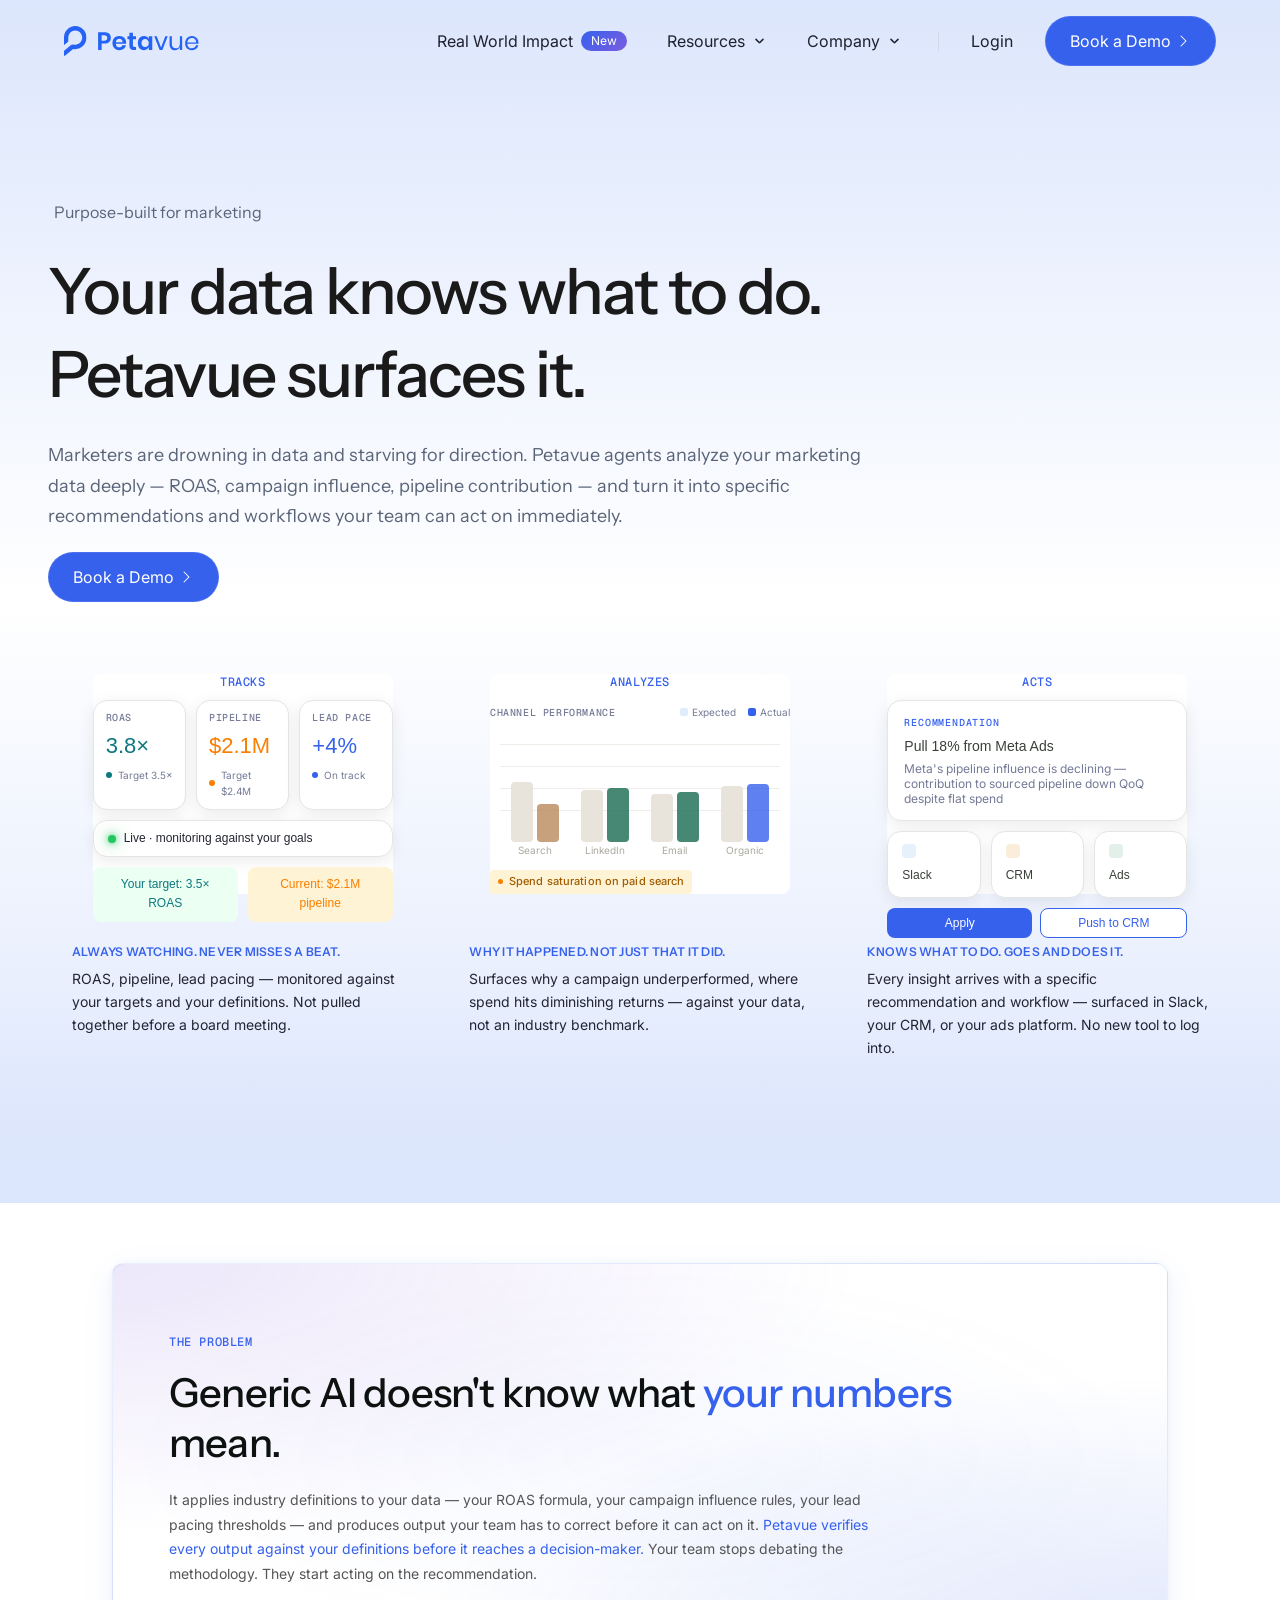
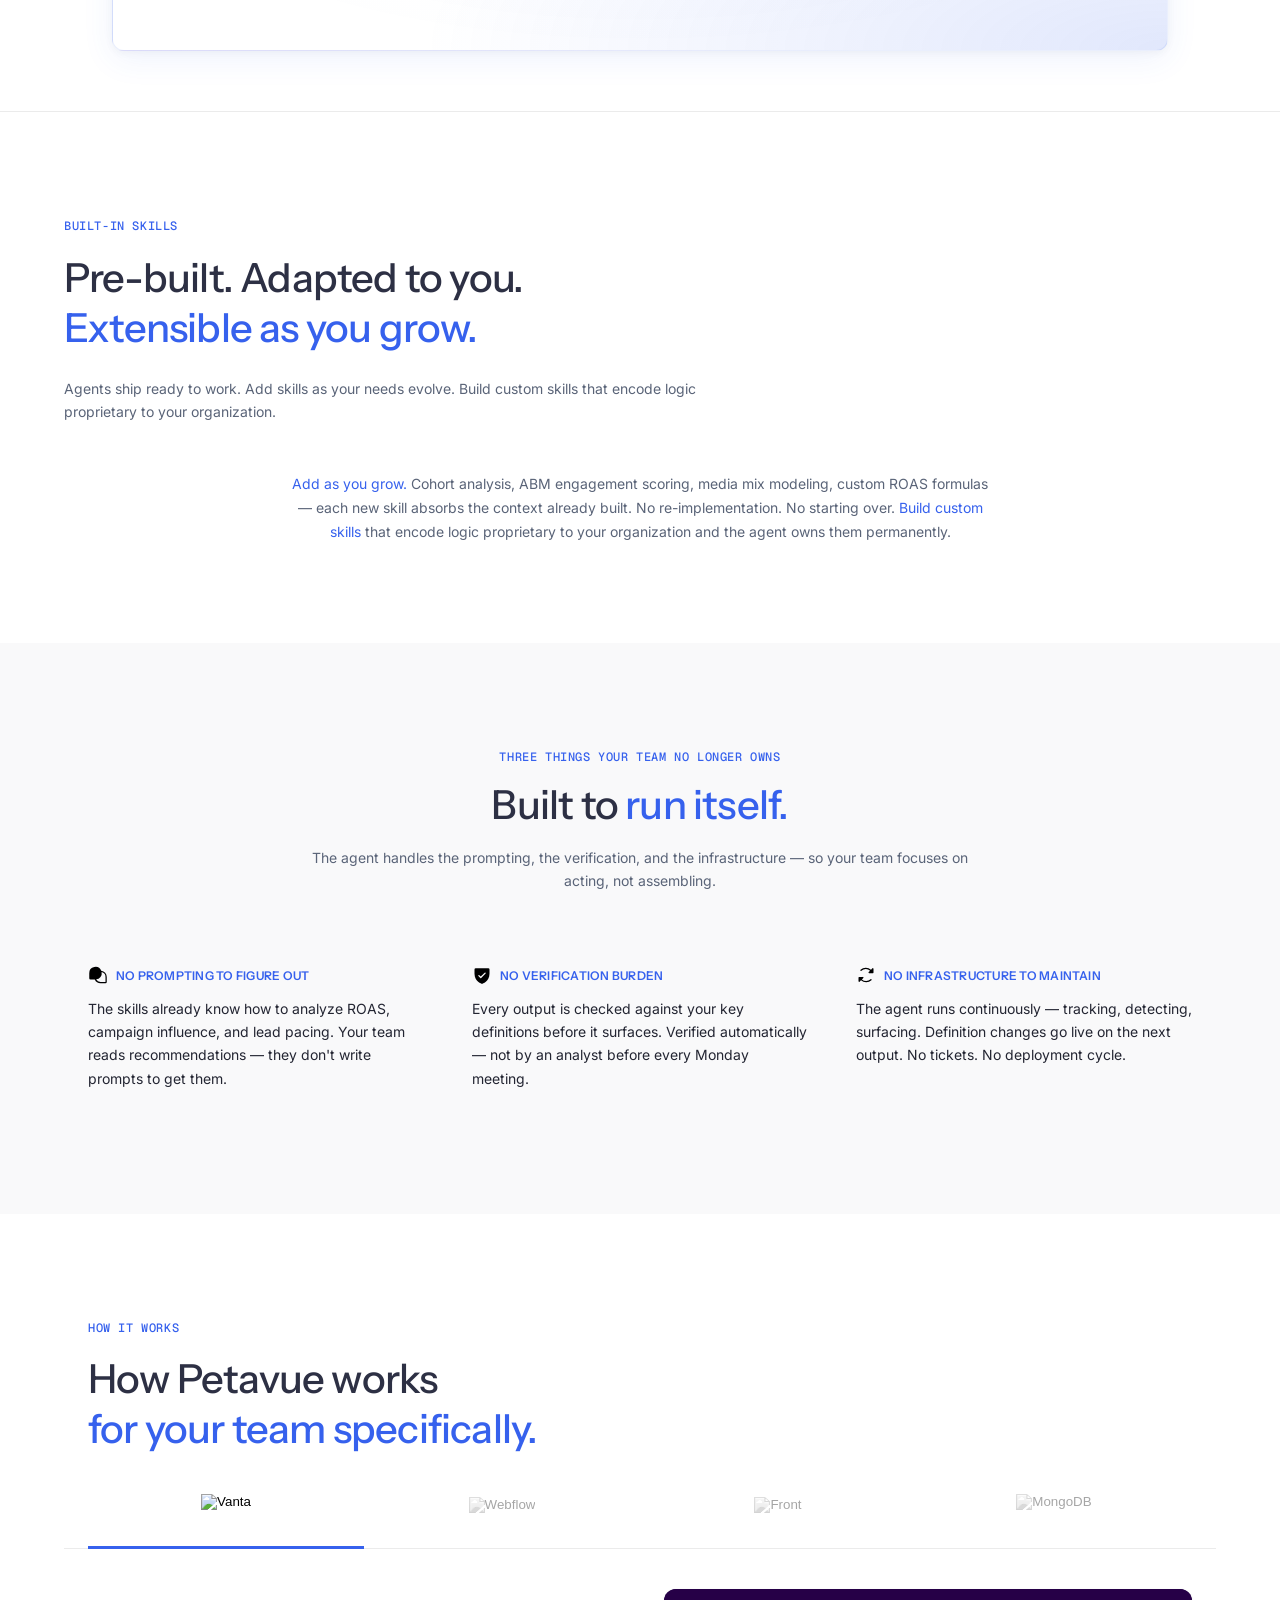
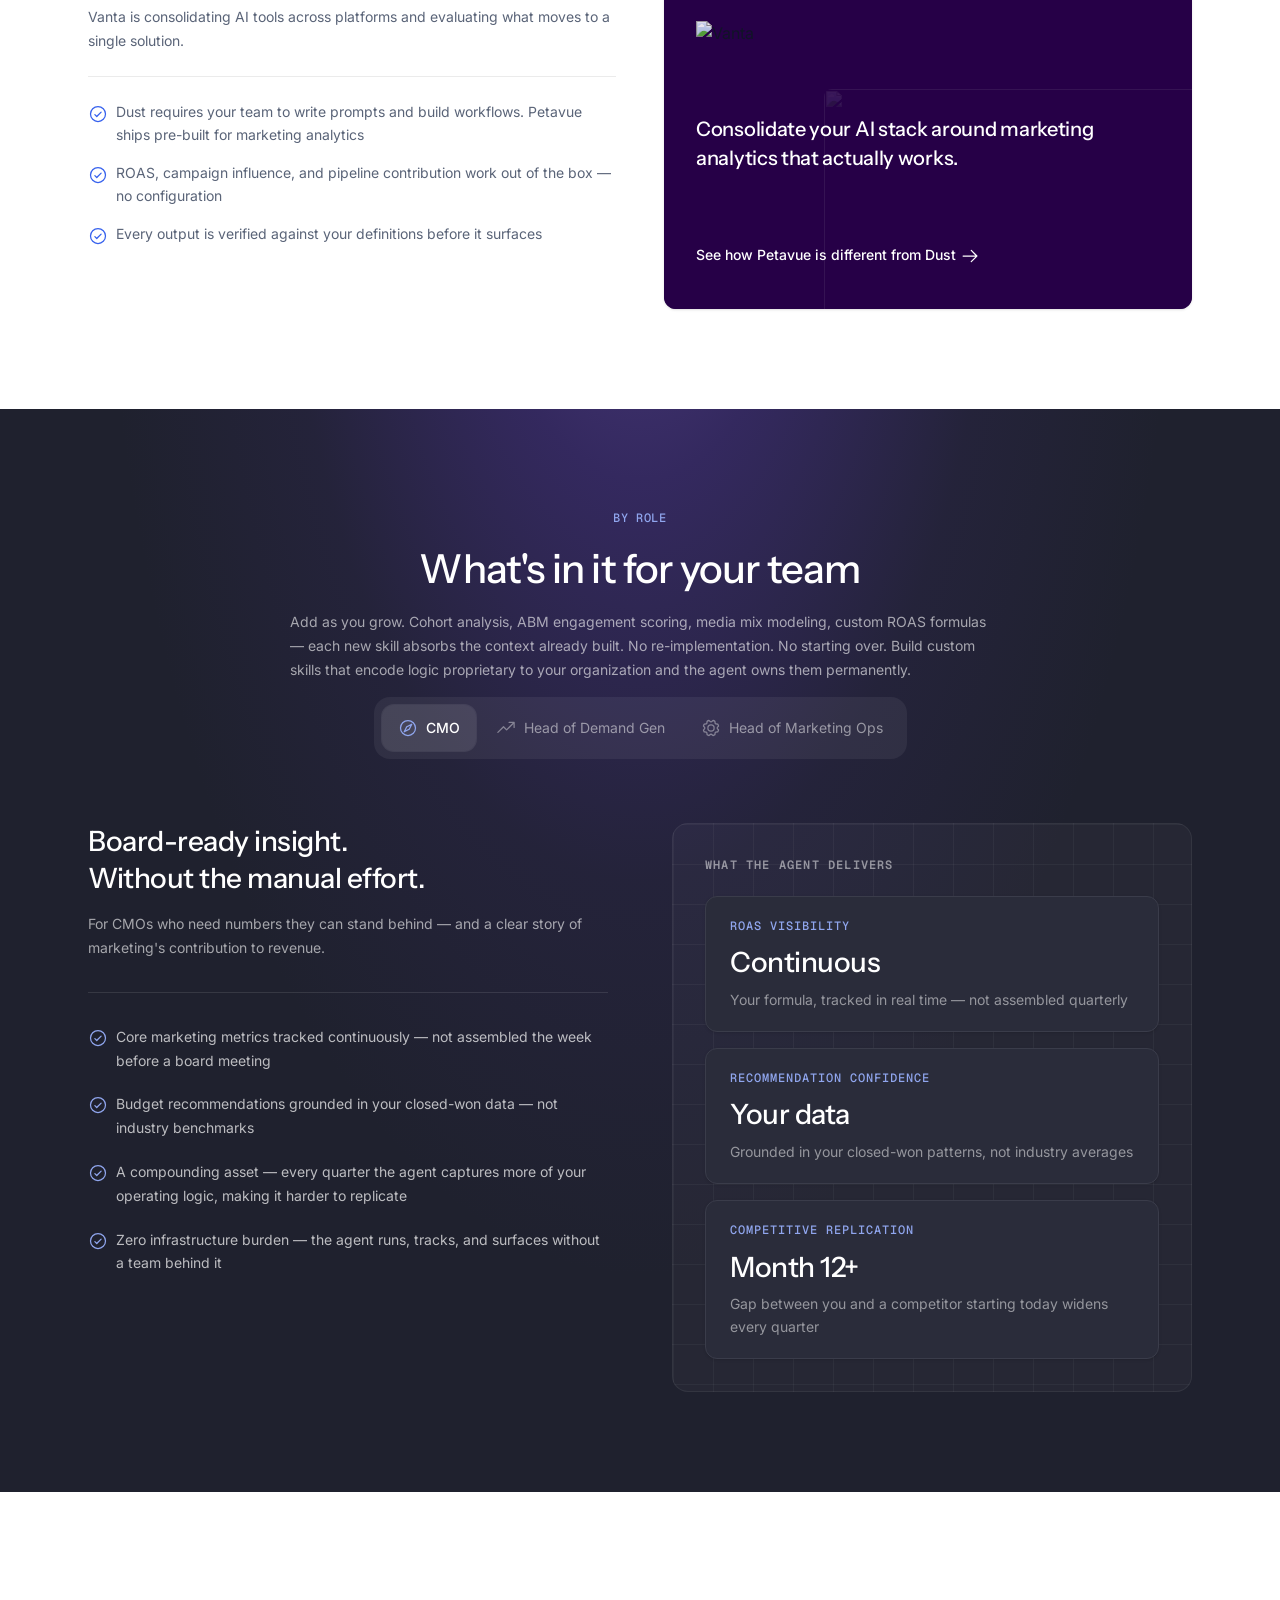
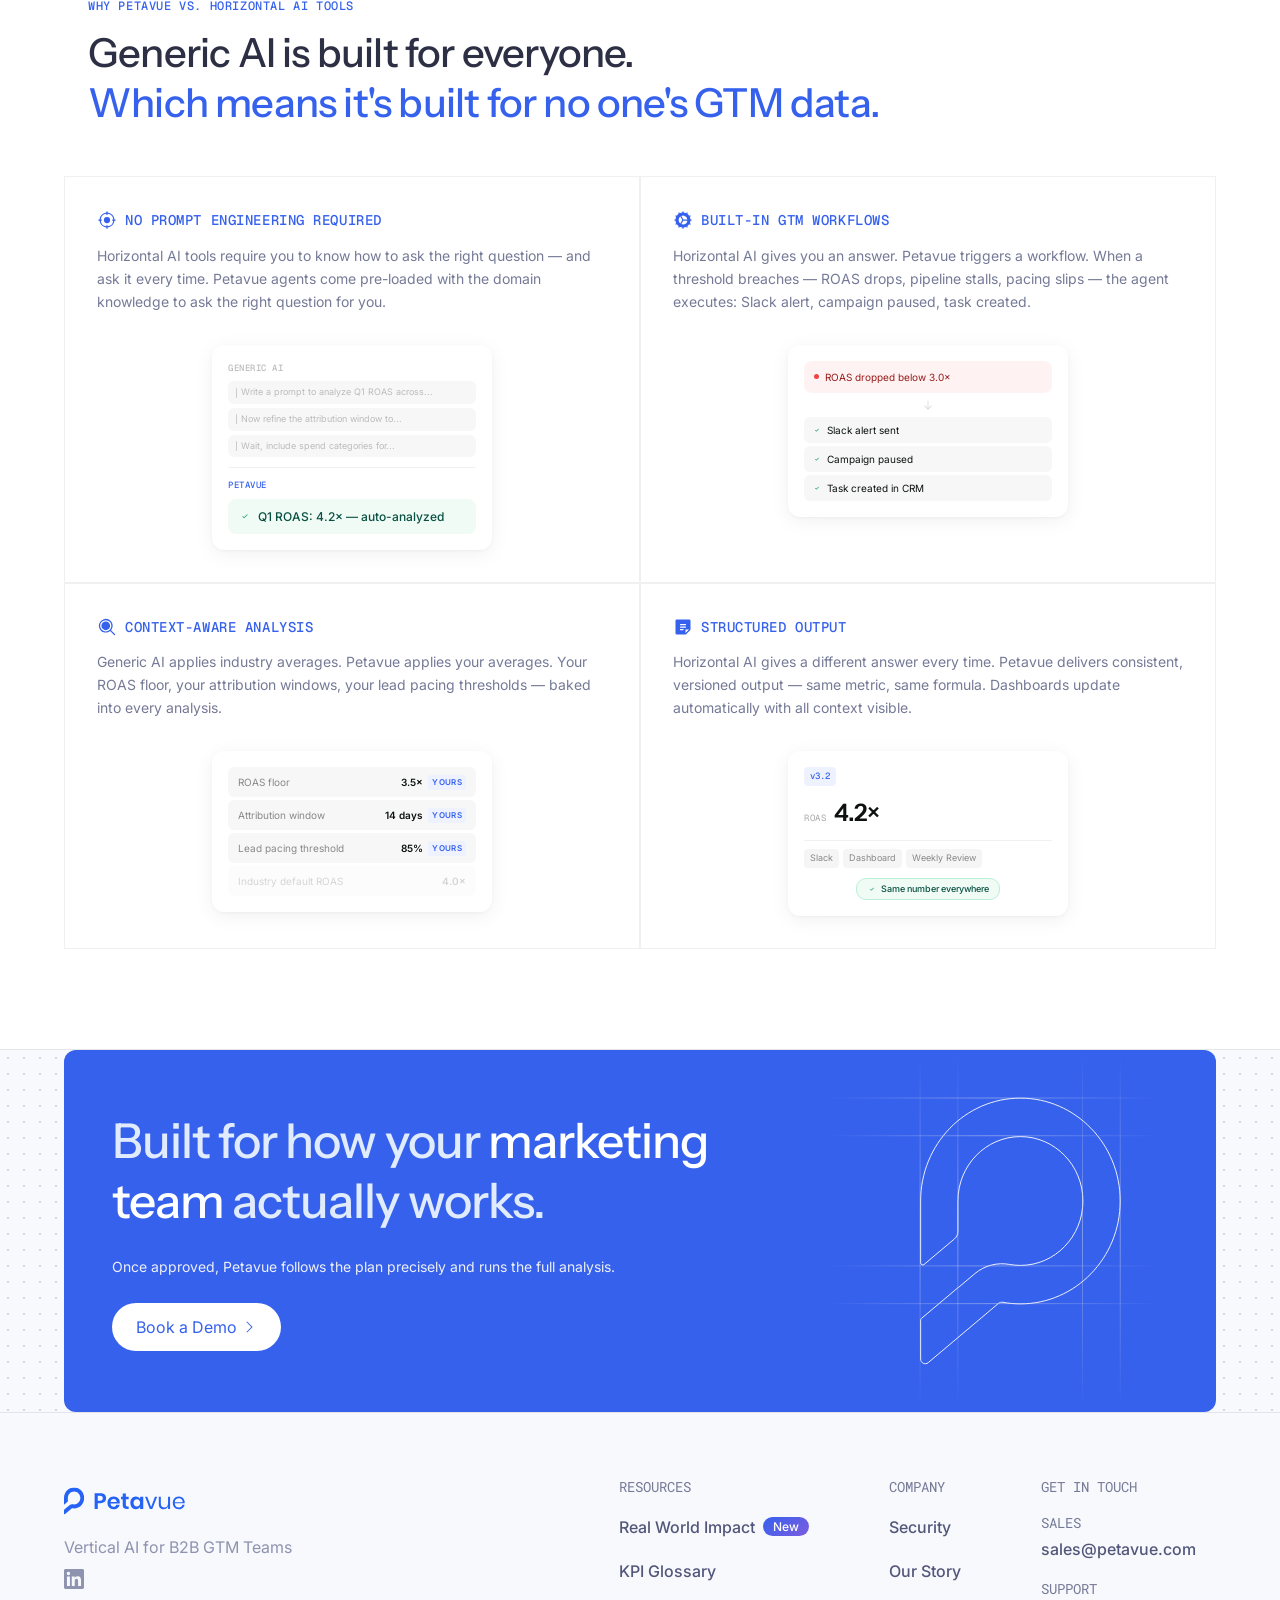
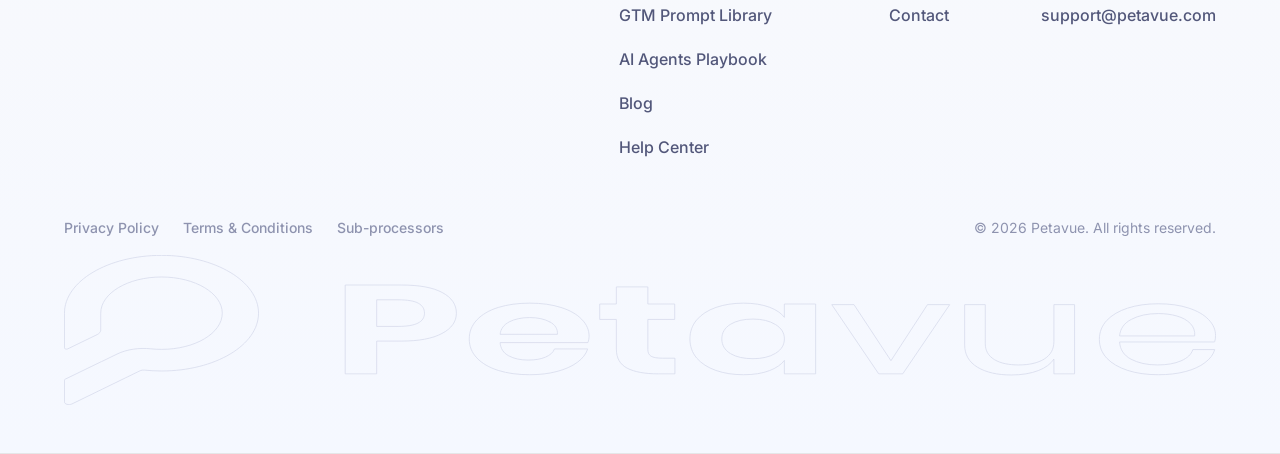
==== commit 44467516: "ui polish — video lightbox, mobile layout refinements, matrix branding - add click-to-expand video l" ====
--- a/homepage-v2.html
+++ b/homepage-v2.html
@@ -65,7 +65,7 @@
           </div>
           <div class="ill-live-bar">
             <span class="ill-live-dot"></span>
-            <span class="ill-live-text">Live · monitoring against your definitions</span>
+            <span class="ill-live-text">Live · monitoring against your goals</span>
           </div>
           <div class="ill-pills-row">
             <div class="ill-pill ill-pill--green">Your target: 3.5× ROAS</div>
@@ -133,8 +133,8 @@
           <span class="ill-section-label">Acts</span>
           <div class="ill-rec-card">
             <span class="ill-rec-label">RECOMMENDATION</span>
-            <span class="ill-rec-action">Reduce Meta spend by 18%</span>
-            <span class="ill-rec-meta">Reallocate to LinkedIn Sponsored</span>
+            <span class="ill-rec-action">Pull 18% from Meta Ads</span>
+            <span class="ill-rec-meta">Meta's pipeline influence is declining — contribution to sourced pipeline down QoQ despite flat spend</span>
           </div>
           <div class="ill-chips-row">
             <div class="ill-chip"><span class="ill-chip-icon" style="background:#e6f1fb;"></span><span class="ill-chip-label">Slack</span></div>
--- a/style/global.css
+++ b/style/global.css
@@ -181,6 +181,7 @@
     font-family: 'Inter', sans-serif;
     font-size: 16px; font-weight: 400; line-height: 24px;
     margin: 0 .5rem; padding: .5rem 0;
+    border-radius: 60px;
     transition: all .2s;
   }
   .navbar_login:hover { color: var(--text); }
@@ -219,7 +220,7 @@
   /* ─── MOBILE NAV ─── */
   @media (max-width: 991px) {
     .navbar_component { background: var(--bg); height: 81px; }
-    .navbar_container { padding: 16px 24px; position: relative; z-index: 9999; background: var(--bg); }
+    .navbar_container { padding: 0; height: 100%; position: relative; z-index: 9999; background: none; }
     .navbar_menu {
       position: fixed; top: 72px; left: 0; right: 0; bottom: 0;
       background: var(--bg); flex-direction: column;
@@ -265,7 +266,7 @@
     }
     .navbar_login {
       text-align: center; padding: 16px; font-size: 18px;
-      border: 1px solid #d4d9ea; border-radius: 8px; display: block;
+      border: 1px solid #d4d9ea; border-radius: 100px; display: block;
       width: 100%;
     }
     .btn-demo {
@@ -277,7 +278,7 @@
     .navbar_menu-button { display: flex; }
   }
   @media (max-width: 479px) {
-    .navbar_container { padding: 16px 16px; }
+    .navbar_container { padding: 0; }
     .navbar_menu { padding: 24px 24px 24px; }
   }
 
--- a/style/marketing.css
+++ b/style/marketing.css
@@ -221,23 +221,49 @@
   display: none;
 }
 .mktg-hero .hero-badge {
-  display: none;
-  align-items: center;
-  gap: 12px;
-  background: #fff;
+  display: inline-flex;
+  align-items: center;
+  gap: 6px;
+  background: none;
+  border: none;
+  padding: 0;
+  border-radius: 0;
+  font-family: 'Instrument Sans', sans-serif;
+  font-size: 16px;
+  font-weight: 400;
+  color: var(--text-muted);
+  margin-bottom: 24px;
+  box-shadow: none;
+}
+.hero-badge-keyword {
+  display: inline-block;
   border: 1px solid #e5e7eb;
-  padding: 8px 12px;
-  border-radius: 100px;
-  text-transform: uppercase;
+  border-radius: 8px;
+  padding: 4px 8px;
+  font-weight: 500;
+  position: relative;
+  box-shadow: 0 1px 4px rgba(0,0,0,0.06);
+  background-image: linear-gradient(90deg, var(--color-primary-500), #825CDE, var(--color-primary-500));
+  background-size: 200% 100%;
+  -webkit-background-clip: text;
+  -webkit-text-fill-color: transparent;
+  background-clip: text;
+  animation: badgeGradient 3s linear infinite;
+}
+.hero-badge-keyword::before {
+  content: '';
+  position: absolute;
+  inset: 0;
+  background: rgba(255,255,255,0.7);
+  border-radius: 7px;
+  z-index: -1;
+}
+@keyframes badgeGradient {
+  0% { background-position: 0% 50%; }
+  100% { background-position: 200% 50%; }
+}
+.mktg-hero .hero-badge-text {
   font-family: 'Instrument Sans', sans-serif;
-  font-size: 14px;
-  font-weight: 400;
-  color: #1a1a1a;
-  margin-bottom: 32px;
-  box-shadow: 0 1px 4px rgba(0,0,0,0.04);
-}
-.mktg-hero .hero-badge-text {
-  font-family: 'Inter', sans-serif;
   font-size: 12px;
   font-weight: 500;
   background: linear-gradient(90deg, var(--color-primary-500), #825CDE, var(--color-primary-500), #825CDE);
@@ -476,7 +502,7 @@
 
 /* --- Illustration cards grid --- */
 .mktg-ill-cards { display: grid; grid-template-columns: repeat(3, 1fr); gap: 8px; width: 100%; max-width: 80rem; padding: 0; position: relative; z-index: 1; }
-.mktg-ill-card { background: transparent; border: none; border-radius: 16px; overflow: hidden; min-width: 0; box-shadow: none; }
+.mktg-ill-card { background: transparent; border: none; border-radius: 16px; overflow: visible; min-width: 0; box-shadow: none; display: flex; flex-direction: column; gap: 12px; }
 .mktg-ill-card.reveal-on-scroll:nth-child(1) { transition-delay: 0s; }
 .mktg-ill-card.reveal-on-scroll:nth-child(2) { transition-delay: 0.5s; }
 .mktg-ill-card.reveal-on-scroll:nth-child(3) { transition-delay: 1s; }
@@ -514,13 +540,13 @@
 .ill-tile:hover { background: var(--color-neutral-50, #F8F9FC); }
 .ill-tile-label { font-family: 'Geist Mono', monospace; font-size: 10px; font-weight: 500; color: #757a97; letter-spacing: 0.06em; line-height: normal; }
 .ill-tile-val { font-family: 'Geist', sans-serif; font-size: 22px; font-weight: 500; }
-.ill-tile-target { display: flex; align-items: center; gap: 6px; font-family: 'Inter', sans-serif; font-size: 9px; color: #757a97; }
+.ill-tile-target { display: flex; align-items: center; gap: 6px; font-family: 'Inter', sans-serif; font-size: 10px; color: #757a97; }
 .ill-tile-dot { width: 6px; height: 6px; border-radius: 50%; flex-shrink: 0; }
 .ill-live-bar { display: flex; align-items: center; gap: 8px; background: #fff; border: 1px solid #e5e5e5; border-radius: 14px; padding: 8px 14px; box-shadow: 0 4px 16px rgba(0,0,0,0.08); }
-.ill-live-dot { width: 8px; height: 8px; border-radius: 50%; background: #0d787f; flex-shrink: 0; box-shadow: 0 0 4px rgba(13,120,127,0.5), 0 0 8px rgba(13,120,127,0.3), 0 0 16px rgba(13,120,127,0.15); animation: liveDotGlow 2s ease-in-out infinite; }
+.ill-live-dot { width: 8px; height: 8px; border-radius: 50%; background: #22c55e; flex-shrink: 0; box-shadow: 0 0 6px rgba(34,197,94,0.8), 0 0 14px rgba(34,197,94,0.55), 0 0 24px rgba(34,197,94,0.3); animation: liveDotGlow 1.6s ease-in-out infinite; }
 @keyframes liveDotGlow {
-  0%, 100% { box-shadow: 0 0 4px rgba(13,120,127,0.5), 0 0 8px rgba(13,120,127,0.3), 0 0 16px rgba(13,120,127,0.15); }
-  50% { box-shadow: 0 0 6px rgba(13,120,127,0.7), 0 0 12px rgba(13,120,127,0.5), 0 0 24px rgba(13,120,127,0.25); }
+  0%, 100% { box-shadow: 0 0 6px rgba(34,197,94,0.8), 0 0 14px rgba(34,197,94,0.55), 0 0 24px rgba(34,197,94,0.3); }
+  50% { box-shadow: 0 0 10px rgba(34,197,94,1), 0 0 22px rgba(34,197,94,0.8), 0 0 36px rgba(34,197,94,0.5); }
 }
 .ill-live-text { font-family: 'Geist', sans-serif; font-size: 12px; font-weight: 500; color: #232532; }
 .ill-pills-row { display: flex; flex-wrap: wrap; gap: 10px; }
@@ -532,7 +558,7 @@
 .ill-chart-header { display: flex; align-items: center; justify-content: space-between; }
 .ill-chart-title { font-family: 'Geist Mono', monospace; font-size: 10px; font-weight: 500; color: #757a97; letter-spacing: 0.06em; line-height: normal; }
 .ill-legend { display: flex; gap: 12px; align-items: center; }
-.ill-legend-item { display: flex; align-items: center; gap: 4px; font-family: 'Inter', sans-serif; font-size: 9px; color: #757a97; line-height: normal; }
+.ill-legend-item { display: flex; align-items: center; gap: 4px; font-family: 'Inter', sans-serif; font-size: 10px; color: #757a97; line-height: normal; }
 .ill-legend-swatch { width: 8px; height: 8px; border-radius: 2px; }
 .ill-bar-chart { position: relative; height: 120px; display: flex; justify-content: space-between; align-items: flex-end; padding: 0 10px 12px; }
 .ill-bar-chart .gridline { position: absolute; left: 10px; right: 10px; height: 0; border-top: 0.5px solid #f0ede8; }
@@ -550,8 +576,8 @@
 .ill-bar-chart.in-view .ill-bar-group:nth-child(4) .ill-bar:nth-child(2) { animation-delay: 0.53s; }
 @keyframes barGrow { to { transform: scaleY(1); } }
 .ill-bar-dash { position: absolute; width: 0; border-left: 1px dashed #b8895a; }
-.ill-insight-bar { background: #0d1210; border-radius: 6px; padding: 7px 14px; text-align: center; font-family: 'Inter', sans-serif; font-size: 12px; color: #fff; transition: background 0.2s ease; cursor: default; }
-.ill-insight-bar:hover { background: #1a2420; }
+.ill-insight-bar { display: inline-flex; align-self: flex-start; align-items: center; gap: 6px; background: #fef3d5; border-radius: 4px; padding: 3px 8px; font-family: 'Inter', sans-serif; font-size: 11px; font-weight: 500; color: #a15c00; letter-spacing: 0.01em; }
+.ill-insight-bar::before { content: ''; width: 5px; height: 5px; border-radius: 50%; background: #f87f00; flex-shrink: 0; }
 
 /* === Card 3 internals === */
 .ill-rec-card { background: #fff; border: 1px solid #e5e5e5; border-radius: 14px; padding: 14px 16px; display: flex; flex-direction: column; gap: 4px; box-shadow: 0 4px 16px rgba(0,0,0,0.08); }
@@ -584,9 +610,9 @@
 @media (max-width: 640px) {
   .mktg-ill-cards { grid-template-columns: 1fr; }
   .hiw-steps { padding: 0 16px; }
-  .hiw-step-badge { padding: 5px 12px; font-size: 12px; }
+  .hiw-step-badge { font-size: 12px; }
   .mktg-how-section { padding: 40px 0 60px; }
-  .mktg-how-header { padding: 0 24px; }
+  .mktg-how-header { padding: 0; }
 }
 
 /* --- Problem section --- */
@@ -666,24 +692,24 @@
   display: inline-flex;
   align-items: center;
   justify-content: center;
+  align-self: center;
   background: none;
-  border: 1px solid var(--color-neutral-100);
-  border-radius: 100px;
-  padding: 6px 18px;
-  font-family: 'Inter', sans-serif;
+  border: none;
+  border-radius: 0;
+  padding: 0;
+  font-family: 'Instrument Sans', sans-serif;
   font-size: 14px;
   font-weight: 500;
   color: var(--color-neutral-900);
-  letter-spacing: 0;
+  letter-spacing: 0.04em;
+  text-transform: uppercase;
   white-space: nowrap;
-  transition: border-color 0.4s ease, color 0.4s ease, background 0.4s ease, box-shadow 0.4s ease;
+  transition: color 0.4s ease;
   z-index: 1;
   box-shadow: none;
 }
 .hiw-step-badge.hiw-step-active {
-  border-color: var(--color-primary-500);
   color: var(--color-primary-500);
-  background: #fff;
 }
 
 /* Connecting lines (hidden) */
@@ -747,6 +773,7 @@
 
 /* Scrolling skill pills marquee */
 .skill-pills-marquee {
+  display: none !important;
   overflow: clip;
   margin: 48px 0 0;
   width: 100%;
@@ -886,12 +913,18 @@
 .mktg-skills-grid.in-view .mktg-skill-card:nth-child(6) > * { opacity: 1; transform: translateY(0); transition-delay: 1.25s; }
 
 /* --- Skills bottom row: note + stats side by side --- */
+.skills-bottom-wrap {
+  background: var(--color-primary-50);
+  border: 1px solid var(--color-primary-100, rgba(54,97,237,0.12));
+  border-radius: 16px;
+  padding: 32px;
+  margin-top: 48px;
+}
 .skills-bottom-row {
   display: flex;
   align-items: flex-start;
   justify-content: center;
   gap: 48px;
-  margin-top: 48px;
   padding: 8px 0;
 }
 .skills-bottom-row .mktg-skills-note.reveal-on-scroll { transition-delay: 0s; }
@@ -920,7 +953,7 @@
 .stat-num {
   font-family: 'Instrument Sans', sans-serif;
   font-size: 28px;
-  font-weight: 600;
+  font-weight: 500;
   color: var(--color-primary-500);
   line-height: 1.1;
 }
@@ -1050,8 +1083,8 @@
 }
 .cap-panel-layout {
   display: grid;
-  grid-template-columns: 50% 50%;
-  gap: 40px;
+  grid-template-columns: 40% 60%;
+  gap: 48px;
   align-items: flex-start;
 }
 .cap-panel-left {
@@ -1162,14 +1195,20 @@
 .cap-panel-right {
   position: sticky;
   top: 120px;
+  border-radius: 16px;
+  padding: 12px;
+  background: linear-gradient(135deg, rgba(255,255,255,0.6) 0%, rgba(255,255,255,0.15) 100%);
+  box-shadow: 0 0 0 1px rgba(255,255,255,0.3), 0 8px 32px rgba(54,97,237,0.1), 0 2px 8px rgba(0,0,0,0.06);
+  backdrop-filter: blur(12px);
+  -webkit-backdrop-filter: blur(12px);
+  overflow: hidden;
+  align-self: flex-start;
+  height: fit-content;
 }
 .cap-video-placeholder {
   width: 100%;
-  aspect-ratio: 964 / 525;
-  background: var(--color-neutral-50);
-  border: 1px solid #e5e5e5; border-radius: 14px; display: flex; flex-direction: column;
-  align-items: center; justify-content: center; gap: 12px;
-  box-shadow: 0 4px 24px rgba(0,0,0,0.06);
+  border-radius: 8px;
+  overflow: hidden;
 }
 .cap-video-label { font-family: 'Inter', sans-serif; font-size: 14px; color: var(--color-neutral-500); }
 /* cap-tab-card styles removed — using cap-acc accordion instead */
@@ -1229,20 +1268,145 @@
   text-align: center;
 }
 
-/* Video placeholder */
-.cap-video-placeholder {
+/* Video placeholder — simple container, glass is on cap-panel-right */
+/* Video player controls */
+.video-wrap {
+  position: relative;
+  overflow: hidden;
+  border-radius: inherit;
+}
+.video-wrap video {
+  cursor: pointer;
+}
+.video-play-btn {
+  position: absolute;
+  bottom: 12px;
+  left: 12px;
+  width: 36px;
+  height: 36px;
+  border-radius: 50%;
+  background: rgba(0,0,0,0.5);
+  border: none;
+  cursor: pointer;
+  display: flex;
+  align-items: center;
+  justify-content: center;
+  opacity: 0;
+  transition: opacity 0.2s;
+  z-index: 2;
+  padding: 0;
+}
+.video-wrap:hover .video-play-btn {
+  opacity: 1;
+}
+.video-play-btn svg {
+  width: 14px;
+  height: 14px;
+  fill: #fff;
+}
+.video-play-btn .icon-play { display: none; }
+.video-play-btn .icon-pause { display: block; }
+.video-play-btn.is-paused .icon-play { display: block; }
+.video-play-btn.is-paused .icon-pause { display: none; }
+
+.video-fs-btn {
+  position: absolute;
+  bottom: 12px;
+  right: 12px;
+  display: inline-flex;
+  align-items: center;
+  gap: 6px;
+  height: 32px;
+  padding: 0 12px;
+  border-radius: 999px;
+  background: rgba(0,0,0,0.55);
+  border: 1px solid rgba(255,255,255,0.12);
+  color: #fff;
+  font-family: 'Inter', sans-serif;
+  font-size: 12px;
+  font-weight: 500;
+  letter-spacing: 0.01em;
+  cursor: pointer;
+  opacity: 0;
+  transform: translateY(4px);
+  transition: opacity 0.2s ease, transform 0.2s ease, background 0.15s ease;
+  z-index: 2;
+  backdrop-filter: blur(6px);
+  -webkit-backdrop-filter: blur(6px);
+}
+.video-wrap:hover .video-fs-btn {
+  opacity: 1;
+  transform: translateY(0);
+}
+.video-fs-btn:hover { background: rgba(0,0,0,0.75); }
+.video-fs-btn svg { width: 14px; height: 14px; fill: currentColor; }
+
+/* Video lightbox / fullscreen overlay */
+.video-lightbox {
+  position: fixed;
+  inset: 0;
+  background: rgba(8, 10, 20, 0.88);
+  backdrop-filter: blur(8px);
+  -webkit-backdrop-filter: blur(8px);
+  display: flex;
+  align-items: center;
+  justify-content: center;
+  z-index: 99999;
+  opacity: 0;
+  pointer-events: none;
+  transition: opacity 0.2s ease;
+  padding: 40px;
+}
+.video-lightbox.is-open {
+  opacity: 1;
+  pointer-events: auto;
+}
+.video-lightbox-inner {
+  position: relative;
   width: 100%;
+  max-width: 1200px;
+  max-height: 85vh;
   aspect-ratio: 16 / 9;
-  background: var(--color-neutral-50);
-  border: 1px solid #e5e5e5;
-  border-radius: 14px;
-  display: flex;
-  flex-direction: column;
+  transform: scale(0.96);
+  transition: transform 0.25s cubic-bezier(0.22, 1, 0.36, 1);
+}
+.video-lightbox.is-open .video-lightbox-inner {
+  transform: scale(1);
+}
+.video-lightbox-video {
+  width: 100%;
+  height: 100%;
+  border-radius: 12px;
+  background: #000;
+  box-shadow: 0 20px 80px rgba(0,0,0,0.5);
+  display: block;
+  object-fit: contain;
+}
+.video-lightbox-close {
+  position: absolute;
+  top: -44px;
+  right: 0;
+  width: 36px;
+  height: 36px;
+  border-radius: 50%;
+  background: rgba(255,255,255,0.12);
+  border: 1px solid rgba(255,255,255,0.2);
+  color: #fff;
+  cursor: pointer;
+  display: flex;
   align-items: center;
   justify-content: center;
-  gap: 12px;
-  margin-bottom: 32px;
-}
+  padding: 0;
+  transition: background 0.15s ease;
+}
+.video-lightbox-close:hover { background: rgba(255,255,255,0.22); }
+.video-lightbox-close svg { width: 16px; height: 16px; fill: currentColor; }
+body.video-lightbox-open { overflow: hidden; }
+@media (max-width: 768px) {
+  .video-lightbox { padding: 20px; }
+  .video-lightbox-close { top: -40px; width: 32px; height: 32px; }
+}
+
 .cap-video-label {
   font-family: 'Inter', sans-serif;
   font-size: 14px;
@@ -1510,114 +1674,57 @@
   overflow-x: auto;
   -webkit-overflow-scrolling: touch;
 }
-.matrix-columns {
-  display: grid;
-  grid-template-columns: 50% 50%;
-  gap: 0;
+/* Comparison table */
+.matrix-table {
+  width: 100%;
   max-width: 80rem;
   margin: 0 auto;
-  align-items: stretch;
+  border-collapse: separate;
+  border-spacing: 0;
+  border-radius: 12px;
+  overflow: hidden;
   border: 1px solid rgba(0,0,0,0.08);
-  border-radius: 16px;
-  overflow: hidden;
-}
-.matrix-icon-cols {
-  display: grid;
-  grid-template-columns: 1fr 1fr;
-  gap: 12px;
-}
-
-.matrix-col {
-  border-radius: 0;
-  overflow: hidden;
-  border-right: 1px solid rgba(0,0,0,0.08);
-}
-.matrix-col:last-child {
-  border-right: none;
-}
-.matrix-col-header {
-  padding: 24px 28px 16px;
-  display: flex;
-  align-items: center;
-}
-.matrix-col-title {
-  font-family: 'Instrument Sans', sans-serif;
-  font-size: 18px;
-  font-weight: 600;
+}
+.matrix-table thead th {
+  font-family: 'Inter', sans-serif;
+  font-size: 14px;
+  font-weight: 500;
+  padding: 16px 24px;
+  text-align: center;
+  border-bottom: 1px solid rgba(0,0,0,0.08);
+}
+.matrix-table thead th:first-child {
+  text-align: left;
+}
+.matrix-th-generic {
+  color: var(--text-muted);
+  background: var(--color-neutral-50);
+}
+.matrix-th-petavue {
+  color: #fff;
+  background: var(--color-primary-500);
+}
+.matrix-col-logo { height: 28px; width: auto; }
+.matrix-table tbody td {
+  font-family: 'Inter', sans-serif;
+  font-size: 14px;
+  line-height: 1.6;
   color: var(--text);
-}
-.matrix-col-logo { height: 28px; width: auto; }
-.matrix-col-features {
-  list-style: none;
-  padding: 0;
-  display: flex;
-  flex-direction: column;
-  gap: 0;
-}
-.matrix-col-features li {
-  display: flex;
-  align-items: center;
-  gap: 12px;
-  font-family: 'Inter', sans-serif;
-  font-size: 16px;
-  line-height: 1.5;
-  height: 58px;
-  padding: 0 28px;
-  border-bottom: 1px solid rgba(0,0,0,0.08);
-}
-.matrix-col-features li:last-child {
+  padding: 16px 24px;
+  border-bottom: 1px solid rgba(0,0,0,0.06);
+}
+.matrix-table tbody tr:last-child td {
   border-bottom: none;
 }
-.matrix-col-features li svg { flex-shrink: 0; margin-top: 1px; }
-
-/* Labels column */
-.matrix-col-labels {
-  background: transparent;
-}
-.matrix-col-labels .matrix-col-features li {
-  color: var(--text);
-  font-weight: 500;
-}
-.matrix-col-labels .matrix-col-header {
-  visibility: hidden;
-}
-
-/* Icon-only columns */
-.matrix-col-icons {
-  align-items: center;
-}
-.matrix-col-icons li {
-  justify-content: center;
-  width: 100%;
-  height: 58px;
-  padding: 0 28px;
-}
-
-/* Petavue column */
-.matrix-col-petavue {
-  background: #fff;
-  box-shadow: 0 4px 24px rgba(0,0,0,0.08);
-  width: 100%;
-}
-.matrix-col-petavue .matrix-col-header {
-  justify-content: center;
-}
-
-/* Generic AI — plain */
-.matrix-col-generic {
-  background: transparent;
-  width: 100%;
-}
-.matrix-col-generic .matrix-col-header {
-  justify-content: center;
-}
-.matrix-col-generic .matrix-col-features li {
-  color: var(--color-neutral-500);
-}
-
-@media (max-width: 640px) {
-  .matrix-icon-cols { grid-template-columns: 80px 80px; }
-}
+.matrix-cell-icon {
+  text-align: center;
+  vertical-align: middle;
+}
+.matrix-cell-petavue {
+  background: var(--color-primary-500);
+}
+.matrix-cell-icon svg { fill: var(--color-neutral-600); }
+.matrix-cell-icon.matrix-cell-petavue svg { fill: #fff; }
 
 /* --- Runs itself section --- */
 .mktg-runs-section {
@@ -1654,16 +1761,19 @@
   width: 100%;
   max-width: 1000px;
   aspect-ratio: 964 / 525;
-  background: var(--color-neutral-50);
-  border: 1px solid #e5e5e5;
-  border-radius: 14px;
+  border-radius: 16px;
+  padding: 12px;
+  background: linear-gradient(135deg, rgba(255,255,255,0.6) 0%, rgba(255,255,255,0.15) 100%);
+  box-shadow: 0 0 0 1px rgba(255,255,255,0.3), 0 8px 32px rgba(54,97,237,0.1), 0 2px 8px rgba(0,0,0,0.06);
+  backdrop-filter: blur(12px);
+  -webkit-backdrop-filter: blur(12px);
   display: flex;
   flex-direction: column;
   align-items: center;
   justify-content: center;
   gap: 12px;
   margin: 0 auto 48px;
-  box-shadow: 0 4px 24px rgba(0,0,0,0.06);
+  overflow: hidden;
 }
 .runs-video-label {
   font-family: 'Inter', sans-serif;
@@ -2350,8 +2460,8 @@
 .mktg-role-header {
   display: flex;
   flex-direction: column;
-  align-items: flex-start;
-  text-align: left;
+  align-items: center;
+  text-align: center;
   margin-bottom: 64px;
 }
 .mktg-role-header .section-heading {
@@ -2585,14 +2695,14 @@
 }
 .mktg-faq-layout {
   display: flex;
-  gap: 112px;
+  gap: 48px;
   align-items: flex-start;
   max-width: 80rem;
   margin: 0 auto;
   padding: 0;
 }
 .mktg-faq-left {
-  flex: 0 0 auto;
+  flex: 0 0 40%;
   min-width: 200px;
   position: sticky;
   top: 120px;
@@ -2642,7 +2752,7 @@
   background: transparent;
   cursor: pointer;
   text-align: left;
-  font-family: 'Inter', sans-serif;
+  font-family: 'Instrument Sans', sans-serif;
   font-size: 16px;
   font-weight: 500;
   color: var(--text);
@@ -2796,7 +2906,7 @@
 /* --- Tablet --- */
 @media (max-width: 991px) {
   .mktg-hero {
-    padding: 120px 24px 80px;
+    padding: 80px 24px;
     min-height: auto;
   }
   .mktg-hero-inner {
@@ -2821,17 +2931,22 @@
   .mktg-runs-section { padding: 64px 0; }
   .mktg-runs-title { font-size: 32px; }
   .mktg-runs-sub { font-size: 14px; margin-bottom: 36px; }
-  .mktg-runs-cards { grid-template-columns: 1fr; gap: 16px; }
-  .mktg-runs-card { padding: 20px; }
+  .mktg-runs-cards { grid-template-columns: 1fr; gap: 24px; }
+  .mktg-runs-card { padding: 12px 0; }
+  .skills-bottom-wrap { padding: 16px; }
 
   .mktg-role-section { padding: 64px 0; }
   .mktg-role-header { margin-bottom: 40px; }
   .mktg-role-tabs { overflow-x: auto; -webkit-overflow-scrolling: touch; }
   .mktg-role-tabs::after { display: none; }
-  .mktg-role-tab { flex: none; width: auto; min-width: auto; padding: 10px 12px; }
-  .mktg-role-tab.is-active { background: #fff; box-shadow: 0 0 0 1px rgba(17,24,39,0.08), 0 2px 4px rgba(17,24,39,0.06); }
-  .mktg-role-tab.is-active .mktg-role-tab-icon { color: var(--color-primary-500); }
-  .mktg-role-tab.is-active .mktg-role-tab-label { color: var(--text); }
+  .mktg-role-tab { flex: none; width: auto; min-width: auto; padding: 10px 12px; color: var(--text-muted); }
+  .mktg-role-tab:hover { background: var(--color-neutral-100); }
+  .mktg-role-tab.is-active { background: transparent; box-shadow: none; }
+  .mktg-role-tab.is-active:hover { background: transparent; }
+  .mktg-role-tab.is-active .mktg-role-tab-icon { color: #fff; }
+  .mktg-role-tab.is-active .mktg-role-tab-label { color: #fff; }
+  .mktg-role-tab .mktg-role-tab-icon { color: rgba(255,255,255,0.5); }
+  .mktg-role-tab .mktg-role-tab-label { color: rgba(255,255,255,0.5); }
   .mktg-role-panel.is-active { display: flex; flex-direction: column; gap: 40px; }
   .mktg-role-title { font-size: 28px; }
   .mktg-role-right { padding: 24px; }
@@ -2879,7 +2994,7 @@
 /* --- Mobile --- */
 @media (max-width: 479px) {
   .mktg-hero {
-    padding: 100px 16px 48px;
+    padding: 80px 16px;
   }
   .mktg-hero h1 { font-size: 32px; letter-spacing: -1.2px; }
   .mktg-hero h1 em { font-size: 32px; letter-spacing: -1.2px; }
@@ -2925,26 +3040,40 @@
 /* Tablet (991px) */
 @media (max-width: 991px) {
   /* Navbar — keep transparent until scrolled or menu open */
-  .navbar_component { background: transparent !important; background-image: none !important; height: auto !important; }
-  .navbar_container { background: transparent !important; }
-  .navbar_component.nav-scrolled,
-  .navbar_component.nav-menu-open { background: var(--bg) !important; }
-  .navbar_component.nav-scrolled .navbar_container,
-  .navbar_component.nav-menu-open .navbar_container { background: var(--bg) !important; }
-  /* Dark mode navbar on mobile — reset when menu open */
-  .navbar_component.nav-dark.nav-menu-open { background: var(--bg) !important; }
-  .navbar_component.nav-dark.nav-menu-open .link_button,
-  .navbar_component.nav-dark.nav-menu-open .navbar_dropdown-toggle,
-  .navbar_component.nav-dark.nav-menu-open .navbar_login { color: var(--text) !important; }
-  .navbar_component.nav-dark.nav-menu-open .navbar_dropdown-icon svg { stroke: var(--text) !important; }
-  .navbar_component.nav-dark.nav-menu-open .badge-new { background: linear-gradient(137deg, #3661ed 0%, #825CDE 100%); color: #fff; }
-  .navbar_component.nav-dark.nav-menu-open .navbar_menu-divider { background: #d4d9ea; }
+  .navbar_component { background: transparent !important; background-image: none !important; height: auto !important; border-bottom: none !important; }
+  .navbar_container { background: none !important; }
+  /* Scrolled — light fill */
+  .navbar_component.nav-scrolled { background: var(--bg) !important; border-bottom: 1px solid var(--color-neutral-200) !important; }
+  .navbar_component.nav-scrolled .navbar_container { background: none !important; }
+  /* Menu open — light fill */
+  .navbar_component.nav-menu-open { background: var(--bg) !important; border-bottom: 1px solid var(--color-neutral-200) !important; }
+  .navbar_component.nav-menu-open .navbar_container { background: none !important; }
+  /* Dark mode — keep dark bg, dark text, dark border */
+  .navbar_component.nav-dark { background: transparent !important; border-bottom: none !important; }
+  .navbar_component.nav-dark .navbar_container { background: none !important; }
+  .navbar_component.nav-dark.nav-scrolled { background: var(--color-neutral-900) !important; border-bottom: 1px solid rgba(255,255,255,0.08) !important; }
+  .navbar_component.nav-dark.nav-scrolled .navbar_container { background: none !important; }
+  /* Dark + menu open — dark bg for expanded menu */
+  .navbar_component.nav-dark.nav-menu-open { background: var(--color-neutral-900) !important; border-bottom: 1px solid rgba(255,255,255,0.08) !important; }
+  .navbar_component.nav-dark.nav-menu-open .navbar_container { background: none !important; }
+  .navbar_component.nav-dark.nav-menu-open .navbar_menu { background: var(--color-neutral-900) !important; }
+  /* Dark hamburger lines */
+  .navbar_component.nav-dark .menu-icon_line { background: #fff !important; }
+  /* Dark mobile menu links stay white */
+  .navbar_component.nav-dark .navbar_menu .link_button,
+  .navbar_component.nav-dark .navbar_menu .navbar_dropdown-toggle,
+  .navbar_component.nav-dark .navbar_menu .navbar_login { color: #fff !important; }
+  .navbar_component.nav-dark .navbar_menu .navbar_dropdown-icon svg { stroke: #fff !important; }
+  .navbar_component.nav-dark .navbar_menu .navbar_menu-divider { background: rgba(255,255,255,0.15) !important; }
+  .navbar_component.nav-dark .navbar_menu .navbar_menu-buttons .btn-demo { background: #3661ed !important; color: #fff !important; }
 
   /* Hero */
   .mktg-hero-inner { max-width: 100%; margin-top: 56px; }
   .mktg-hero h1,
   .mktg-hero .subtitle { max-width: 100%; }
-  .hero-media { max-width: 100%; }
+  .hero-media { max-width: 100%; padding: 6px; transform: none !important; opacity: 1 !important; }
+  .cap-panel-right { padding: 6px; }
+  .matrix-cell-icon svg { width: 16px; height: 16px; }
 
   /* Capabilities — left align on tablet */
   .mktg-capabilities-section { padding: 64px 0; }
@@ -2966,16 +3095,14 @@
 
   /* Matrix — horizontal scroll, 3 equal columns */
   .mktg-matrix-section { padding: 64px 0; }
-  .matrix-columns { display: grid; grid-template-columns: 1fr 1fr 1fr; overflow-x: auto; -webkit-overflow-scrolling: touch; max-width: 100%; min-width: 600px; }
-  .matrix-col-labels { min-width: 0; }
-  .matrix-icon-cols { display: contents; }
-
-  /* Role panel — remove side padding */
-  .mktg-role-panel.is-active .mktg-role-left,
-  .mktg-role-panel.is-active .mktg-role-right { width: 100%; padding-left: 0; padding-right: 0; }
+  .matrix-table { font-size: 14px; }
+
+  /* Role panel */
+  .mktg-role-panel.is-active .mktg-role-left { width: 100%; padding-left: 0; padding-right: 0; }
+  .mktg-role-panel.is-active .mktg-role-right { width: 100%; padding: 16px; }
 
   /* Illustration cards */
-  .mktg-ill-cards { grid-template-columns: 1fr; gap: 16px; }
+  .mktg-ill-cards { grid-template-columns: 1fr; gap: 24px; }
 
   /* FAQ */
   .mktg-faq-layout { flex-direction: column; gap: 32px; }
@@ -2983,9 +3110,9 @@
 
   /* CTA — left align */
   .mktg-cta-inner { flex-direction: column; text-align: left; padding: 0; }
-  .mktg-cta-content { align-items: flex-start; padding: 48px 0 24px; }
+  .mktg-cta-content { align-items: flex-start; padding: 24px 0 24px; }
   .mktg-cta-heading { font-size: 28px; text-align: left; }
-  .mktg-cta-graphic { width: 100%; height: 200px; }
+  .mktg-cta-graphic { display: none; }
 
   /* Section headings */
   .section-heading { font-size: 32px !important; }
@@ -2999,13 +3126,25 @@
 /* Mobile (479px) */
 @media (max-width: 479px) {
   /* Hero */
-  .mktg-hero { padding: 100px 16px 48px; }
+  .mktg-hero { padding: 80px 16px; }
   .mktg-hero-inner { margin-top: 48px; }
+  /* Hero */
   .mktg-hero h1 { font-size: 28px; letter-spacing: -1px; }
   .mktg-hero h1 em { font-size: 28px; letter-spacing: -1px; }
   .mktg-hero .subtitle { font-size: 14px; }
+  .mktg-hero .hero-badge { padding: 0; }
   .hero-ctas { flex-direction: column; width: 100%; }
   .hero-ctas .btn-primary { width: 100%; justify-content: center; }
+
+  /* How section */
+  .mktg-how-header { max-width: 100%; padding: 0; }
+  .hiw-step-badge { font-size: 12px; align-self: flex-start; }
+
+  /* Illustration cards */
+  .mktg-ill-card { align-items: center; }
+  .mktg-ill-card-visual { width: 100%; display: flex; justify-content: center; }
+  .mktg-ill-card-inner { background: none; padding: 0; }
+  .mktg-ill-card-body { padding: 12px 0 24px; }
 
   /* Capabilities — left align */
   .mktg-capabilities-section { padding: 48px 0; }
@@ -3021,11 +3160,10 @@
   .cap-acc-trigger { padding: 12px 8px; font-size: 12px; }
   .cap-acc-body p { font-size: 12px; padding: 0 0 12px 36px; }
 
-  /* Matrix — 3 equal columns with scroll */
-  .matrix-columns { grid-template-columns: 1fr 1fr 1fr; min-width: 500px; }
-  .matrix-col-features li { font-size: 14px; height: auto; padding: 12px 16px; }
-  .matrix-col-icons li { height: auto; padding: 12px 16px; }
-  .matrix-col-header { padding: 16px; }
+  /* Matrix — 3 equal columns with scroll, matched rows */
+  .matrix-table tbody td { font-size: 12px; padding: 12px 16px; }
+  .matrix-table thead th { font-size: 12px; padding: 12px 16px; }
+  .matrix-col-logo { height: 20px; }
 
   /* Skills */
   .skill-pills-marquee { margin: 24px 0 0; }
@@ -3035,10 +3173,12 @@
   /* Runs section */
   .runs-video-placeholder { max-width: 100%; }
 
-  /* Role section — remove left/right padding */
-  .mktg-role-panel.is-active { flex-direction: column; }
-  .mktg-role-left { width: 100%; padding-left: 0; padding-right: 0; }
-  .mktg-role-right { width: 100%; padding: 16px 0; }
+  /* Role section */
+  .mktg-role-header { align-items: flex-start; text-align: left; }
+  .mktg-role-tabs { width: 100%; overflow-x: auto; -webkit-overflow-scrolling: touch; }
+  .mktg-role-panel.is-active { flex-direction: column; padding: 0; }
+  .mktg-role-left { width: 100%; padding: 0; }
+  .mktg-role-right { width: 100%; padding: 16px; }
   .mktg-role-title { font-size: 22px; }
   .mktg-role-points li { font-size: 14px; }
 
@@ -3047,17 +3187,10 @@
   .section-heading { font-size: 28px !important; }
   .section-sub { font-size: 14px !important; }
 
-  /* CTA — left align */
-  .mktg-cta-inner { text-align: left; padding: 0; }
+  /* CTA — left align with padding */
+  .mktg-cta-inner { text-align: left; padding: 0 16px; }
   .mktg-cta-content { align-items: flex-start; }
-  .mktg-cta-heading { text-align: left; }
-
-  /* CTA */
-  .mktg-cta-heading { font-size: 24px; }
+  .mktg-cta-heading { text-align: left; font-size: 24px; }
   .mktg-cta-sub { font-size: 14px; }
   .mktg-cta-dotbg { padding: 32px 0; }
-
-  /* How section */
-  .mktg-how-header { max-width: 100%; }
-  .hiw-step-badge { font-size: 12px; padding: 4px 12px; }
-}
+}
